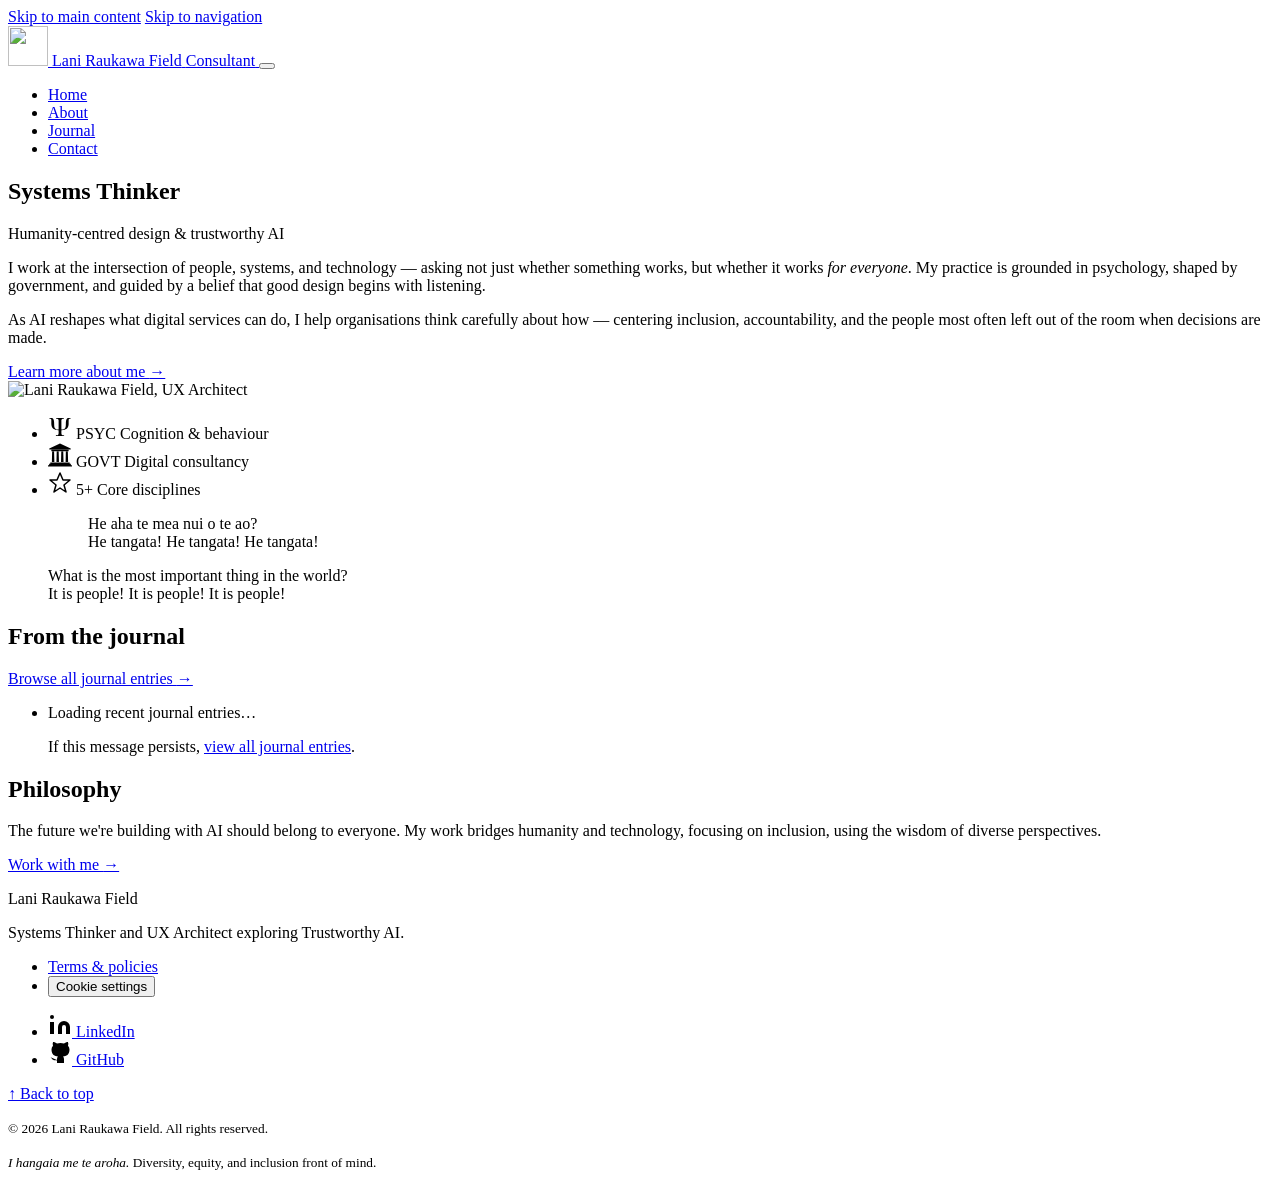
==== index.html @ 93c26df5 "Add files via upload HTML - Index (home) CSS - Base, Components, Layout JS - Cookie consent, Na" ====
<!DOCTYPE html>
<html lang="en-NZ">
<head>
  <meta charset="UTF-8" />
  <meta name="viewport" content="width=device-width, initial-scale=1.0" />
  <meta http-equiv="X-UA-Compatible" content="IE=edge" />

  <!-- ═══════════════════════════════════════════════
       PRIMARY META — SEO, AEO & GEO
  ════════════════════════════════════════════════ -->
  <title>Lani Raukawa Field — UX Architect & Trustworthy AI Consultant</title>
  <meta name="description"
        content="Lani Raukawa Field is a Wellington-based UX Architect and consultant specialising in human-centred design, trustworthy AI, accessibility, and government digital services." />
  <meta name="author" content="Lani Raukawa Field" />
  <meta name="robots" content="index, follow" />
  <link rel="canonical" href="https://lani.nz/" />

  <!-- Geo meta for local discovery -->
  <meta name="geo.region" content="NZ-WGN" />
  <meta name="geo.placename" content="Wellington, New Zealand" />

  <!-- ═══════════════════════════════════════════════
       OPEN GRAPH — social sharing
  ════════════════════════════════════════════════ -->
  <meta property="og:type"        content="website" />
  <meta property="og:url"         content="https://lani.nz/" />
  <meta property="og:title"       content="Lani Raukawa Field — UX Architect & Trustworthy AI Consultant" />
  <meta property="og:description" content="Human-centred design, trustworthy AI, and accessible government digital services. The future we're building should belong to everyone." />
  <meta property="og:image"       content="https://lani.nz/assets/images/og-image.png" />
  <meta property="og:locale"      content="en_NZ" />
  <meta property="og:site_name"   content="Lani Raukawa Field" />

  <!-- Twitter Card -->
  <meta name="twitter:card"        content="summary_large_image" />
  <meta name="twitter:title"       content="Lani Raukawa Field — UX Architect & Trustworthy AI Consultant" />
  <meta name="twitter:description" content="Human-centred design, trustworthy AI, and accessible government digital services." />
  <meta name="twitter:image"       content="https://lani.nz/assets/images/og-image.png" />

  <!-- ═══════════════════════════════════════════════
       STRUCTURED DATA — Person + WebSite schema
  ════════════════════════════════════════════════ -->
  <script type="application/ld+json">
  {
    "@context": "https://schema.org",
    "@graph": [
      {
        "@type": "Person",
        "@id": "https://lani.nz/#person",
        "name": "Lani Raukawa Field",
        "jobTitle": "UX Architect and Trustworthy AI Consultant",
        "description": "Systems thinker specialising in human-centred design, trustworthy AI, accessibility, and government digital services.",
        "url": "https://lani.nz",
        "sameAs": [
          "https://linkedin.com/in/lanifield",
          "https://github.com/lanifield"
        ],
        "address": {
          "@type": "PostalAddress",
          "addressLocality": "Wellington",
          "addressCountry": "NZ"
        }
      },
      {
        "@type": "WebSite",
        "@id": "https://lani.nz/#website",
        "url": "https://lani.nz",
        "name": "Lani Raukawa Field",
        "publisher": { "@id": "https://lani.nz/#person" }
      }
    ]
  }
  </script>

  <!-- ═══════════════════════════════════════════════
       PERFORMANCE — resource hints
       Self-hosted fonts: preload the above-the-fold
       weights to eliminate layout shift on first paint.
       Oxanium is used in the header (first visible text).
       Exo 2 regular is the body typeface throughout.
  ════════════════════════════════════════════════ -->

  <!-- Preload critical fonts — these are used above the fold -->
  <link rel="preload"
        href="assets/fonts/Oxanium-VariableFont_wght.woff2"
        as="font"
        type="font/woff2"
        crossorigin="anonymous" />
  <link rel="preload"
        href="assets/fonts/Exo2-VariableFont_wght.woff2"
        as="font"
        type="font/woff2"
        crossorigin="anonymous" />

  <!-- Site stylesheets: load order matters — base → components → layout -->
  <link rel="stylesheet" href="assets/css/base.css" />
  <link rel="stylesheet" href="assets/css/components.css" />
  <link rel="stylesheet" href="assets/css/layout.css" />

  <!-- Favicon set — ico for broad support, png fallbacks -->
  <link rel="icon"             href="assets/images/favicon.ico" sizes="any" />
  <link rel="icon"             href="assets/images/favicon-32x32.png" type="image/png" sizes="32x32" />
  <link rel="icon"             href="assets/images/favicon-16x16.png" type="image/png" sizes="16x16" />
  <link rel="apple-touch-icon" href="assets/images/apple-touch-icon.png" />

  <!-- Print stylesheet -->
  <link rel="stylesheet" href="assets/css/print.css" media="print" />
</head>

<body>

  <!-- ═══════════════════════════════════════════════
       SKIP NAVIGATION
       Must be the very first focusable element.
       Visible on focus only — keyboard users and
       screen reader users can jump past repeated nav.
  ════════════════════════════════════════════════ -->
  <a class="skip-link" href="#main-content">Skip to main content</a>
  <a class="skip-link" href="#site-nav">Skip to navigation</a>

  <!-- ═══════════════════════════════════════════════
       COOKIE CONSENT BANNER
       Shown on first visit. Controls MS Clarity load.
       Role="dialog" makes it a modal region for AT.
  ════════════════════════════════════════════════ -->
  <div id="cookie-banner"
       role="dialog"
       aria-modal="false"
       aria-labelledby="cookie-banner-heading"
       aria-describedby="cookie-banner-desc"
       hidden>
    <h2 id="cookie-banner-heading">Your privacy choices</h2>
    <p id="cookie-banner-desc">
      This site uses essential cookies to function. With your permission I also
      use Microsoft Clarity to understand how people use the site — no personal
      data is sold or shared. You can change your mind any time.
    </p>
    <div class="cookie-actions">
      <button type="button" id="cookie-accept-all"     class="btn btn--primary">Accept analytics</button>
      <button type="button" id="cookie-essential-only" class="btn btn--secondary">Essential only</button>
      <button type="button" id="cookie-decline-all"    class="btn btn--ghost">Decline all</button>
    </div>
    <p>
      <a href="terms.html#cookie-policy">Read the full cookie policy</a>
    </p>
  </div>

  <!-- ═══════════════════════════════════════════════
       SITE HEADER
       <header> with role="banner" is implicit but
       explicit role added for older AT compatibility.
       Sticky via CSS. Contains logo + nav.
  ════════════════════════════════════════════════ -->
  <header class="site-header" role="banner">
    <div class="container site-header__inner">

      <!-- Logo / site identity -->
      <a class="site-header__logo" href="/" aria-label="Lani Raukawa Field — home">
        <img src="assets/images/logo.svg"
             alt=""
             width="40"
             height="40"
             aria-hidden="true" />
        <span class="site-header__name">
          <span class="site-header__fullname">Lani Raukawa Field</span>
          <span class="site-header__title">Consultant</span>
        </span>
      </a>

      <!-- Hamburger toggle — visible on mobile only -->
      <button class="nav-toggle"
              type="button"
              aria-controls="site-nav"
              aria-expanded="false"
              aria-label="Open navigation menu">
        <!-- Three decorative lines; hidden from AT since label carries meaning -->
        <span aria-hidden="true"></span>
        <span aria-hidden="true"></span>
        <span aria-hidden="true"></span>
      </button>

      <!-- Primary navigation
           id="site-nav" matches skip-link target and aria-controls above -->
      <nav id="site-nav"
           class="site-nav"
           aria-label="Primary navigation">
        <ul class="site-nav__list" role="list">
          <li><a href="/"          class="site-nav__link site-nav__link--active" aria-current="page">Home</a></li>
          <li><a href="about.html" class="site-nav__link">About</a></li>
          <li><a href="journal.html" class="site-nav__link">Journal</a></li>
          <li><a href="contact.html" class="site-nav__link">Contact</a></li>
        </ul>
      </nav>

    </div><!-- /.container -->
  </header><!-- /site-header -->


  <!-- ═══════════════════════════════════════════════
       MAIN CONTENT
       id="main-content" is the skip-link target.
       <main> landmark is implicit but explicit for AT.
  ════════════════════════════════════════════════ -->
  <main id="main-content" role="main">


    <!-- ───────────────────────────────────────────
         SECTION 1 · HERO
         Introduces Lani as a systems thinker.
         Two-column layout: text left, image right.
         Holographic tablet visual treatment via CSS.
    ──────────────────────────────────────────── -->
    <section class="section hero"
             aria-labelledby="hero-heading">

      <div class="container hero__inner">

        <!-- Left column: text content -->
        <div class="hero__content">

          <h1 id="hero-heading" class="hero__heading">
            Systems Thinker
          </h1>

          <p class="hero__subheading">
            Humanity-centred design &amp; trustworthy AI
          </p>

          <!-- Two paragraphs of introduction copy.
               Written to reflect Lani's warm, knowledgeable voice.
               Placeholder — Lani may wish to refine this. -->
          <p class="hero__body">
            I work at the intersection of people, systems, and technology —
            asking not just whether something works, but whether it works
            <em>for everyone</em>. My practice is grounded in psychology,
            shaped by government, and guided by a belief that good design
            begins with listening.
          </p>

          <p class="hero__body">
            As AI reshapes what digital services can do, I help organisations
            think carefully about how — centering inclusion, accountability,
            and the people most often left out of the room when decisions
            are made.
          </p>

          <a href="about.html"
             class="btn btn--primary">
            Learn more about me
            <span aria-hidden="true">→</span>
          </a>

        </div><!-- /.hero__content -->

        <!-- Right column: avatar + skills highlight -->
        <div class="hero__aside">

          <!-- Avatar image
               Decorative frame applied via CSS.
               Alt text describes who this is, not the style treatment. -->
          <div class="hero__avatar-frame" aria-hidden="false">
            <img class="hero__avatar"
                 src="assets/images/avatar.png"
                 alt="Lani Raukawa Field, UX Architect"
                 width="320"
                 height="320"
                 loading="eager" />
          </div>

          <!-- Skills highlight grid
               3 columns × 1 row.
               Role="list" on ul restores list semantics removed by
               CSS list-style:none in some browsers/AT combinations. -->
          <ul class="skills-highlight" role="list" aria-label="Areas of expertise">

            <li class="skills-highlight__item">
              <!-- Icon is decorative; label carries all meaning -->
              <span class="skills-highlight__icon" aria-hidden="true">
                <!-- Psi symbol — psychology / cognition -->
                <svg width="24" height="24" viewBox="0 0 100 100" focusable="false"
                     xmlns="http://www.w3.org/2000/svg">
                  <path fill="currentColor" fill-rule="evenodd"
                    d="m 67.304417,87.23545 0,-2.116402 c 0,0 -6.613757,0.132275 -8.465609,-1.322751
                       -1.851852,-1.455027 -3.042328,-3.968254 -3.042328,-7.804233 0,-3.835979
                       0,-12.037037 0,-12.037037 0,0 17.592593,-1.851853 23.148149,-7.407408
                       5.555555,-5.555556 7.142856,-14.550264 7.142856,-20.10582 0,-2.777778
                       0.02911,-10.243841 0.02911,-14.146836 0,-2.38388 0.421245,-6.628384
                       3.656598,-6.628384 1.608726,0 4.118524,0.008 4.118524,0.008 l 0,-2.777777
                       c 0,0 -3.439153,-0.132276 -5.555555,-0.132276 -2.116402,0
                       -7.208995,0.330688 -9.78836,2.910053 -2.579365,2.579366
                       -4.232804,9.656085 -4.232804,21.825397 0,12.169313 -1.058201,15.476191
                       -4.100529,18.518519 -4.563971,4.563971 -14.41799,4.89418 -14.41799,4.89418
                       0,0 0,-30.687831 0,-34.920635 0,-4.232804 -0.132275,-6.481482
                       1.851852,-8.465609 1.984127,-1.984127 8.597884,-1.719576 8.597884,-1.719576
                       l 0,-3.042328 -32.492432,0 0,3.042328 c 0,0 6.613757,-0.264551
                       8.597884,1.719576 1.984127,1.984127 1.851852,4.232805 1.851852,8.465609
                       0,4.232804 0,34.920635 0,34.920635 0,0 -9.854019,-0.330209
                       -14.41799,-4.89418 C 26.743202,52.976191 25.685001,49.669313
                       25.685001,37.5 c 0,-12.169312 -1.653439,-19.246031
                       -4.232804,-21.825397 -2.579365,-2.579365 -7.671958,-2.910053
                       -9.78836,-2.910053 -2.1164019,0 -5.5555551,0.132276
                       -5.5555551,0.132276 l 0,2.777777 c 0,0 2.5097979,-0.008
                       4.1185241,-0.008 3.235353,0 3.656598,4.244504 3.656598,6.628384
                       0,3.902995 0.02911,11.369058 0.02911,14.146836 0,5.555556
                       1.587301,14.550264 7.142856,20.10582 5.555556,5.555555
                       23.148149,7.407408 23.148149,7.407408 0,0 0,8.201058
                       0,12.037037 0,3.835979 -1.190476,6.349206 -3.042328,7.804233
                       -1.851852,1.455026 -8.465609,1.322751 -8.465609,1.322751
                       l 0,2.116402" />
                </svg>
              </span>
              <span class="skills-highlight__abbr">PSYC</span>
              <span class="skills-highlight__label">Cognition &amp; behaviour</span>
            </li>

            <li class="skills-highlight__item">
              <span class="skills-highlight__icon" aria-hidden="true">
                <!-- Civic building — government / public sector -->
                <svg width="24" height="24" viewBox="0 0 390 373" focusable="false"
                     xmlns="http://www.w3.org/2000/svg">
                  <path fill="currentColor" stroke-width="0"
                    d="m67.164558,130.0056l31.776917,0l4.885239,171.014328l-40.937836,0.00116l4.275681,-171.016083l0,0.000595zm-29.948761,177.162003l315.327385,0l0,22.00351l18.893341,0l-0.001129,22.00354l18.322998,0l0,22.001221l-389.758392,-0.00174l0,-21.999481l18.323006,0l0,-22.00354l18.892212,0l0,-22.00351l0.00058,0zm331.772636,-224.911293l-174.112427,-82.25631l-174.115273,82.25631l0.001144,13.447571l348.225975,0.001144l0,-13.448715l0.00058,0zm-314.660698,19.600403l281.104668,0l0,21.999496l-281.104668,0l0,-21.999496zm235.877312,28.148888l31.776886,0l4.886414,171.016068l-40.937256,-0.00174l4.273956,-171.014328zm-74.346817,0l31.776901,0.001144l4.886383,171.013184l-40.938995,0.00116l4.275711,-171.016083l0,0.000595zm-74.346848,0l31.775757,-0.001755l4.888748,171.016083l-40.94017,0l4.275665,-171.014328z" />
                </svg>
              </span>
              <span class="skills-highlight__abbr">GOVT</span>
              <span class="skills-highlight__label">Digital consultancy</span>
            </li>

            <li class="skills-highlight__item">
              <span class="skills-highlight__icon" aria-hidden="true">
                <svg width="24" height="24" viewBox="0 0 24 24" focusable="false"
                     xmlns="http://www.w3.org/2000/svg">
                  <!-- Star / disciplines icon path placeholder -->
                  <polygon points="12,2 15,9 22,9 16,14 18,21 12,17 6,21 8,14 2,9 9,9"
                           stroke="currentColor" stroke-width="1.5" fill="none" stroke-linejoin="round"/>
                </svg>
              </span>
              <span class="skills-highlight__abbr">5+</span>
              <span class="skills-highlight__label">Core disciplines</span>
            </li>

          </ul><!-- /.skills-highlight -->

        </div><!-- /.hero__aside -->

      </div><!-- /.container -->

    </section><!-- /hero -->


    <!-- ───────────────────────────────────────────
         SECTION 2 · WHAKATAUKI
         Block quotation with Māori text and
         English translation. Lang attributes ensure
         correct pronunciation for screen readers
         and text-to-speech engines.
    ──────────────────────────────────────────── -->
    <section class="section whakatauaki"
             aria-label="Whakatauki — guiding proverb">

      <div class="container">

        <figure class="whakatauaki__figure">
          <blockquote class="whakatauaki__quote" lang="mi">
            <p>He aha te mea nui o te ao?<br />
               He tangata! He tangata! He tangata!</p>
          </blockquote>
          <figcaption class="whakatauaki__translation" lang="en">
            <p>What is the most important thing in the world?<br />
               It is people! It is people! It is people!</p>
          </figcaption>
        </figure>

      </div><!-- /.container -->

    </section><!-- /whakatauaki -->


    <!-- ───────────────────────────────────────────
         SECTION 3 · JOURNAL PREVIEW
         Three most recent journal cards.
         Cards are populated from journal.json via
         journal.js — falls back gracefully if JS
         is unavailable (empty state message shown).
         aria-live="polite" announces updates to AT
         when new cards load.
    ──────────────────────────────────────────── -->
    <section class="section journal-preview"
             aria-labelledby="journal-preview-heading">

      <div class="container">

        <!-- Section header: title left, CTA right -->
        <div class="journal-preview__header">
          <h2 id="journal-preview-heading" class="journal-preview__title">
            From the journal
          </h2>
          <a href="journal.html"
             class="btn btn--secondary">
            Browse all journal entries
            <span aria-hidden="true">→</span>
          </a>
        </div>

        <!-- Card grid
             aria-live so screen readers announce
             when JS populates the cards. -->
        <ul class="card-grid"
            id="journal-preview-grid"
            role="list"
            aria-live="polite"
            aria-label="Recent journal entries">

          <!-- No-JS / loading fallback — hidden once JS populates -->
          <li class="card-grid__fallback" id="journal-preview-fallback">
            <p>Loading recent journal entries…</p>
            <p>If this message persists,
               <a href="journal.html">view all journal entries</a>.</p>
          </li>

        </ul><!-- /.card-grid -->

      </div><!-- /.container -->

    </section><!-- /journal-preview -->


    <!-- ───────────────────────────────────────────
         SECTION 4 · PHILOSOPHY / SERVICE POSITION
         Introduces Lani's guiding philosophy.
         Leads visitors toward the contact page.
    ──────────────────────────────────────────── -->
    <section class="section philosophy"
             aria-labelledby="philosophy-heading">

      <div class="container philosophy__inner">

        <h2 id="philosophy-heading" class="philosophy__title">
          Philosophy
        </h2>

        <p class="philosophy__body">
          The future we're building with AI should belong to everyone.
          My work bridges humanity and technology, focusing on inclusion,
          using the wisdom of diverse perspectives.
        </p>

        <a href="contact.html"
           class="btn btn--primary">
          Work with me
          <span aria-hidden="true">→</span>
        </a>

      </div><!-- /.container -->

    </section><!-- /philosophy -->


  </main><!-- /main-content -->


  <!-- ═══════════════════════════════════════════════
       SITE FOOTER
       <footer> with role="contentinfo" is implicit
       but explicit for older AT.
  ════════════════════════════════════════════════ -->
  <footer class="site-footer" role="contentinfo">
    <div class="container site-footer__inner">

      <!-- Footer identity -->
      <div class="site-footer__brand">
        <p class="site-footer__name">Lani Raukawa Field</p>
        <p class="site-footer__statement">
          Systems Thinker and UX Architect exploring Trustworthy AI.
        </p>
      </div>

      <!-- Footer navigation -->
      <nav class="site-footer__nav"
           aria-label="Footer navigation">
        <ul role="list">
          <li><a href="terms.html">Terms &amp; policies</a></li>
          <li><button type="button" id="cookie-settings-toggle">Cookie settings</button></li>
        </ul>
      </nav>

      <!-- Social links -->
      <nav class="site-footer__social"
           aria-label="Social media links">
        <ul role="list">

          <li>
            <a href="https://linkedin.com/in/lanifield"
               target="_blank"
               rel="noopener noreferrer"
               aria-label="LinkedIn profile (opens in new tab)">
              <svg class="social-icon" width="24" height="24" viewBox="0 0 24 24"
                   focusable="false" aria-hidden="true"
                   xmlns="http://www.w3.org/2000/svg">
                <path d="M16 8a6 6 0 0 1 6 6v7h-4v-7a2 2 0 0 0-2-2 2 2 0 0 0-2 2v7h-4v-7a6 6 0 0 1 6-6z"/>
                <rect x="2" y="9" width="4" height="12"/>
                <circle cx="4" cy="4" r="2"/>
              </svg>
              <span class="sr-only">LinkedIn</span>
            </a>
          </li>

          <li>
            <a href="https://github.com/lanifield"
               target="_blank"
               rel="noopener noreferrer"
               aria-label="GitHub profile (opens in new tab)">
              <svg class="social-icon" width="24" height="24" viewBox="0 0 24 24"
                   focusable="false" aria-hidden="true"
                   xmlns="http://www.w3.org/2000/svg">
                <path d="M9 19c-5 1.5-5-2.5-7-3m14 6v-3.87a3.37 3.37 0 0 0-.94-2.61c3.14-.35 6.44-1.54 6.44-7A5.44 5.44 0 0 0 20 4.77 5.07 5.07 0 0 0 19.91 1S18.73.65 16 2.48a13.38 13.38 0 0 0-7 0C6.27.65 5.09 1 5.09 1A5.07 5.07 0 0 0 5 4.77a5.44 5.44 0 0 0-1.5 3.78c0 5.42 3.3 6.61 6.44 7A3.37 3.37 0 0 0 9 18.13V22"/>
              </svg>
              <span class="sr-only">GitHub</span>
            </a>
          </li>

        </ul>
      </nav>

      <!-- Back to top -->
      <a href="#main-content"
         class="site-footer__back-top"
         aria-label="Back to top of page">
        <span aria-hidden="true">↑</span>
        Back to top
      </a>

      <!-- Copyright and te reo acknowledgement -->
      <div class="site-footer__legal">
        <p>
          <small>
            &copy; <span id="copyright-year"></span> Lani Raukawa Field.
            All rights reserved.
          </small>
        </p>
        <p class="site-footer__whakatauaki" lang="mi">
          <small>
            <em>I hangaia me te aroha.</em>
            <span lang="en">Diversity, equity, and inclusion front of mind.</span>
          </small>
        </p>
      </div>

    </div><!-- /.container -->
  </footer><!-- /site-footer -->


  <!-- ═══════════════════════════════════════════════
       SCRIPTS
       Loaded async at end of body.
       Order: cookie consent → journal loader → nav.
       MS Clarity injected by cookie-consent.js only
       when analytics consent is granted.
  ════════════════════════════════════════════════ -->

  <!-- Dynamic copyright year — no framework needed -->
  <script>
    document.getElementById('copyright-year').textContent = new Date().getFullYear();
  </script>

  <!-- Cookie consent manager
       Handles banner display, localStorage preference,
       and conditional Clarity injection. -->
  <script src="assets/js/cookie-consent.js" defer></script>

  <!-- Navigation: hamburger toggle + active state -->
  <script src="assets/js/nav.js" defer></script>

  <!-- Journal preview loader
       Fetches journal.json and renders latest 3 cards. -->
  <script src="assets/js/journal-preview.js" defer></script>

</body>
</html>
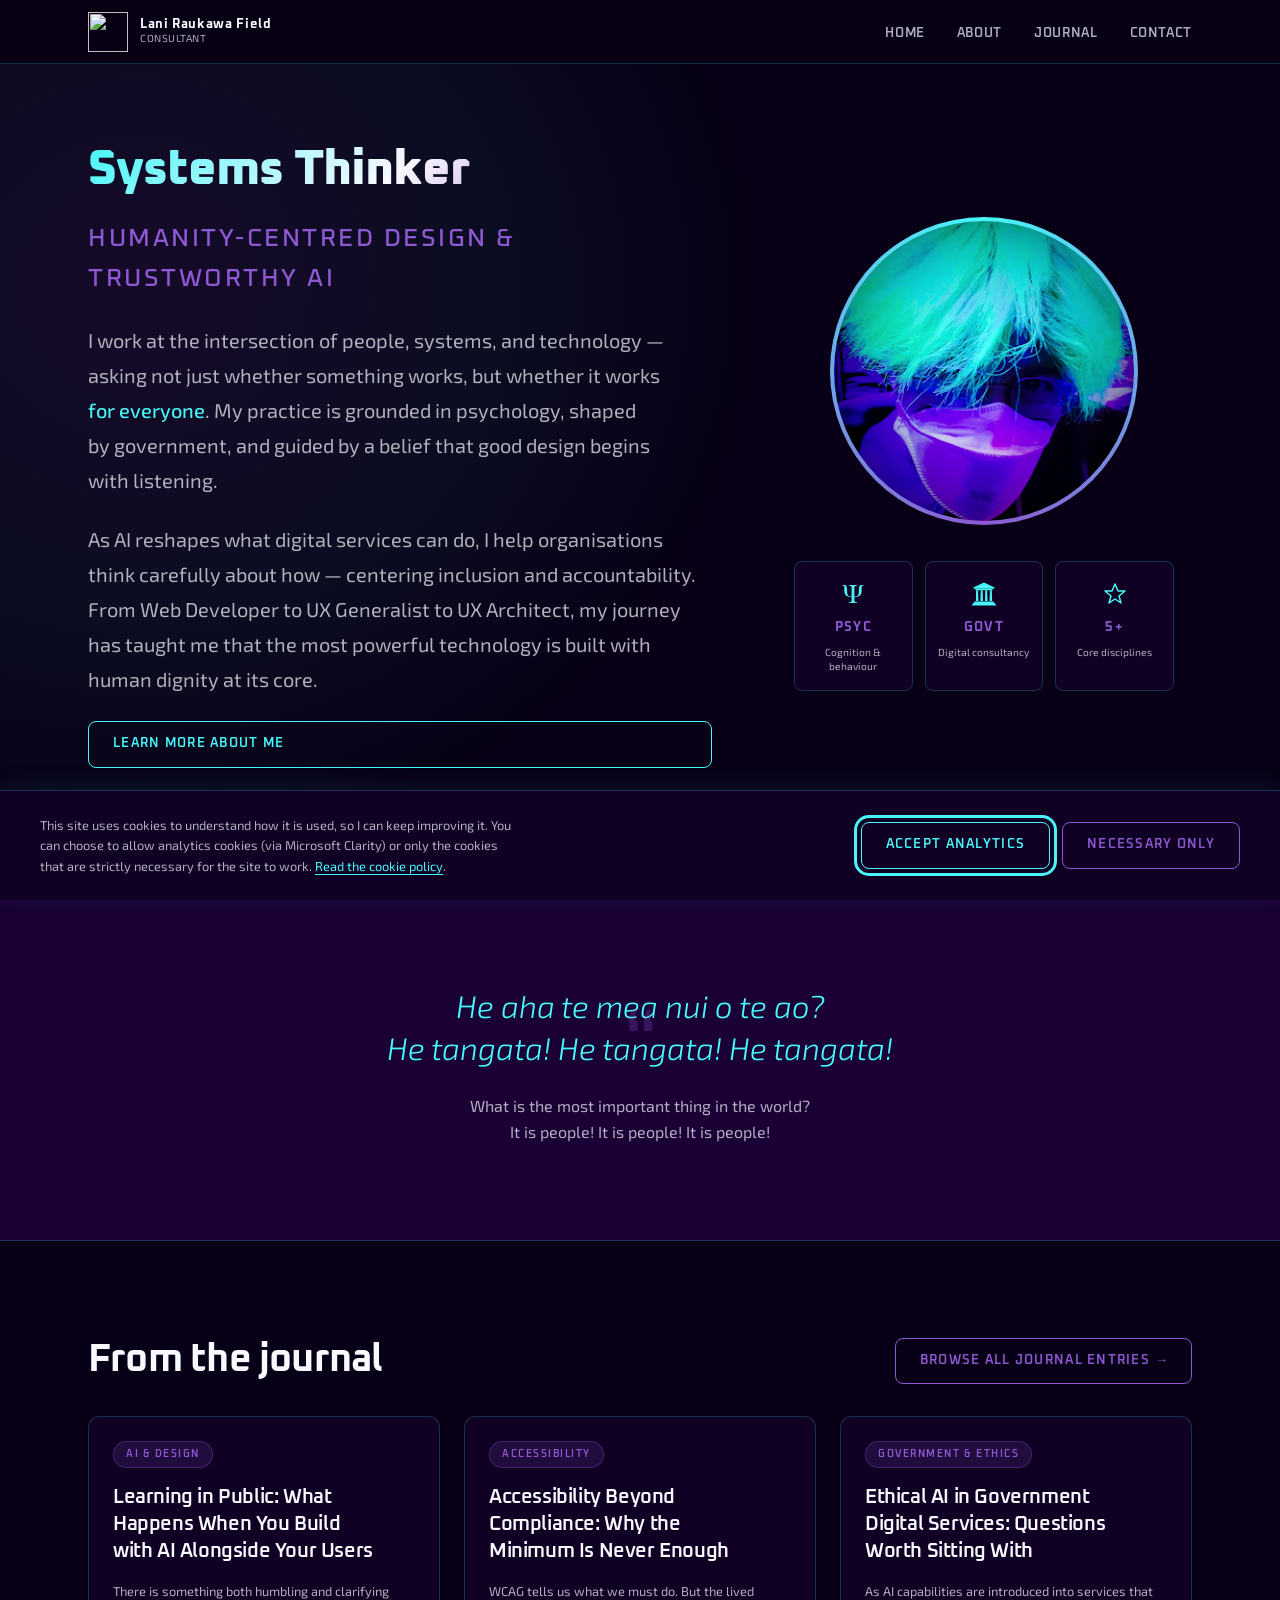
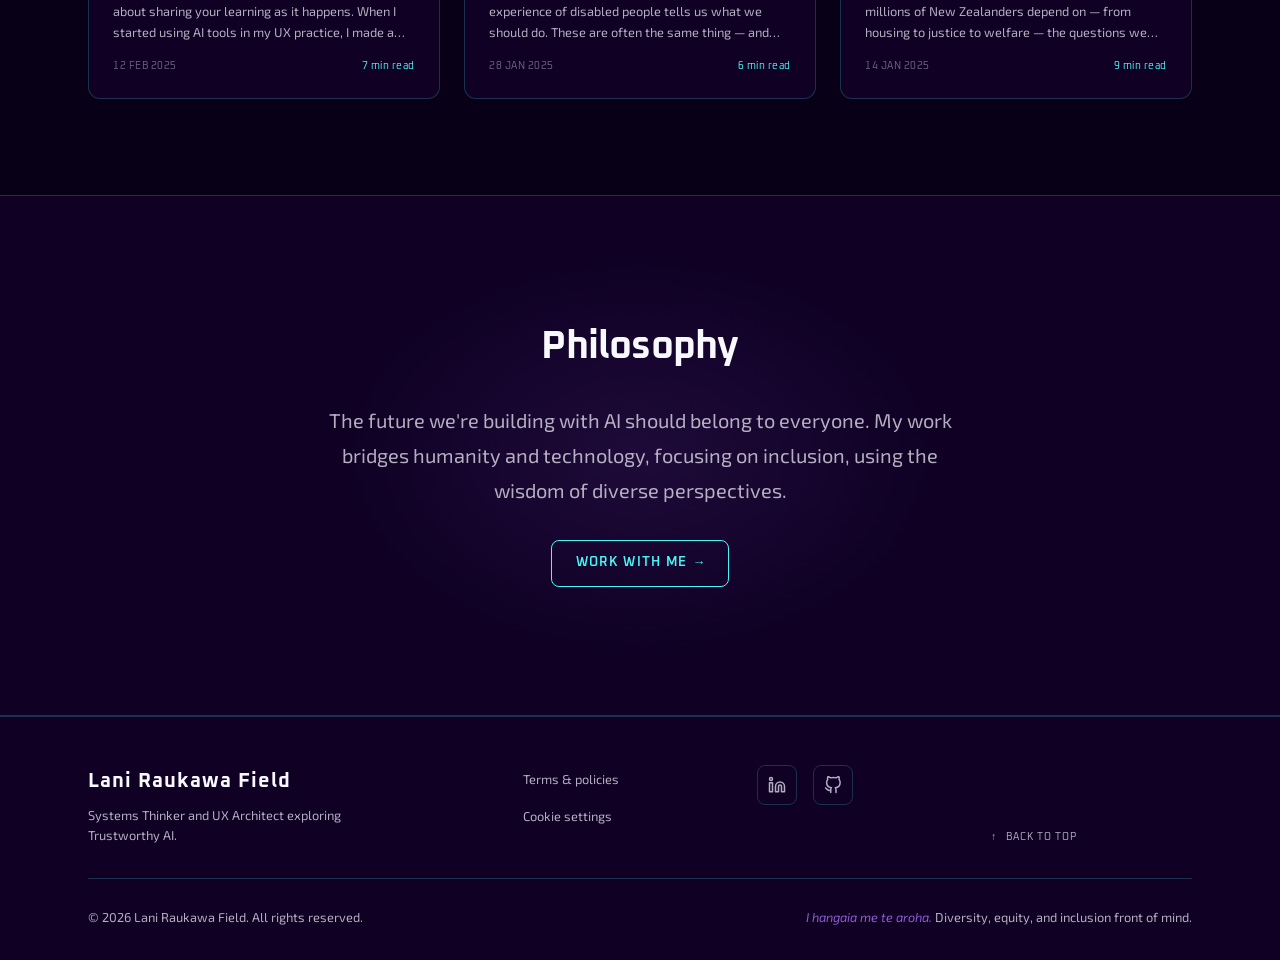
==== commit 8c6ab83f: "Refactor cookie banner and hero section content Updated aria-describedby attribute and improved text" ====
--- a/index.html
+++ b/index.html
@@ -126,10 +126,10 @@
        role="dialog"
        aria-modal="false"
        aria-labelledby="cookie-banner-heading"
-       aria-describedby="cookie-banner-desc"
+       aria-describedby="cookie-banner-description"
        hidden>
     <h2 id="cookie-banner-heading">Your privacy choices</h2>
-    <p id="cookie-banner-desc">
+    <p id="cookie-banner-description">
       This site uses essential cookies to function. With your permission I also
       use Microsoft Clarity to understand how people use the site — no personal
       data is sold or shared. You can change your mind any time.
@@ -184,7 +184,7 @@
            class="site-nav"
            aria-label="Primary navigation">
         <ul class="site-nav__list" role="list">
-          <li><a href="/"          class="site-nav__link site-nav__link--active" aria-current="page">Home</a></li>
+          <li><a href="/" class="site-nav__link site-nav__link--active" aria-current="page">Home</a></li>
           <li><a href="about.html" class="site-nav__link">About</a></li>
           <li><a href="journal.html" class="site-nav__link">Journal</a></li>
           <li><a href="contact.html" class="site-nav__link">Contact</a></li>
@@ -205,7 +205,7 @@
 
     <!-- ───────────────────────────────────────────
          SECTION 1 · HERO
-         Introduces Lani as a systems thinker.
+         Introduces me as a systems thinker.
          Two-column layout: text left, image right.
          Holographic tablet visual treatment via CSS.
     ──────────────────────────────────────────── -->
@@ -238,15 +238,15 @@
 
           <p class="hero__body">
             As AI reshapes what digital services can do, I help organisations
-            think carefully about how — centering inclusion, accountability,
-            and the people most often left out of the room when decisions
-            are made.
+            think carefully about how — centering inclusion and accountability.
+            From Web Developer to UX Generalist to UX Architect, my journey has
+            taught me that the most powerful technology is built with human 
+            dignity at its core.
           </p>
 
           <a href="about.html"
              class="btn btn--primary">
             Learn more about me
-            <span aria-hidden="true">→</span>
           </a>
 
         </div><!-- /.hero__content -->
@@ -260,7 +260,7 @@
           <div class="hero__avatar-frame" aria-hidden="false">
             <img class="hero__avatar"
                  src="assets/images/avatar.png"
-                 alt="Lani Raukawa Field, UX Architect"
+                 alt="Lani Raukawa Field, UX/AI Consultant"
                  width="320"
                  height="320"
                  loading="eager" />
--- a/assets/css/base.css
+++ b/assets/css/base.css
@@ -0,0 +1,515 @@
+/* ================================================================
+   BASE.CSS — Lani Raukawa Field · lanifield.nz
+   Design tokens · Reset · Typography · Accessibility utilities
+   ================================================================
+   Table of contents:
+     1. Design tokens (custom properties)
+     2. @font-face declarations
+     3. Reset & box model
+     4. Base typography
+     5. Focus styles
+     6. Accessibility utilities
+     7. Reduced-motion preferences
+   ================================================================ */
+
+
+/* ----------------------------------------------------------------
+   1. DESIGN TOKENS
+   All visual decisions in one place.
+   Changing a token here propagates everywhere.
+   ---------------------------------------------------------------- */
+
+:root {
+
+  /* Colour palette */
+  --color-void:      #080016;   /* Shadow Void — body background          */
+  --color-void-80:   #0f0024;   /* Slightly lighter — card/panel bg       */
+  --color-void-60:   #1a0035;   /* Section alternates                     */
+  --color-smoke:     #f8f8ff;   /* Smokey White — body text               */
+  --color-smoke-70:  rgba(248, 248, 255, 0.70); /* Muted body text        */
+  --color-smoke-40:  rgba(248, 248, 255, 0.40); /* Placeholder / disabled */
+  --color-cyan:      #48f6f8;   /* Electric Cyan — primary accent          */
+  --color-cyan-dim:  rgba(72, 246, 248, 0.15);  /* Glow / hover fill      */
+  --color-lavender:  #8d59d2;   /* Digital Lavender — secondary accent    */
+  --color-lavender-dim: rgba(141, 89, 210, 0.15);
+  --color-green:     #4efd54;   /* Neon Green — tertiary / success        */
+  --color-green-dim: rgba(78, 253, 84, 0.12);
+
+  /* Semantic colour aliases */
+  --color-bg:            var(--color-void);
+  --color-bg-raised:     var(--color-void-80);
+  --color-bg-elevated:   var(--color-void-60);
+  --color-text:          var(--color-smoke);
+  --color-text-muted:    var(--color-smoke-70);
+  --color-text-subtle:   var(--color-smoke-40);
+  --color-primary:       var(--color-cyan);
+  --color-secondary:     var(--color-lavender);
+  --color-accent:        var(--color-green);
+  --color-border:        rgba(72, 246, 248, 0.20);
+  --color-border-strong: rgba(72, 246, 248, 0.45);
+
+  /* Focus ring — WCAG 2.2 §2.4.11 requires 2px + 3:1 ratio */
+  --color-focus:         var(--color-cyan);
+  --focus-ring:          0 0 0 3px var(--color-focus);
+
+  /* Typography */
+  --font-display: 'Oxanium', 'Courier New', monospace;
+  --font-body:    'Exo 2', 'Segoe UI', system-ui, sans-serif;
+
+  /* Type scale — Major Third (×1.250) from 1rem base
+     Calculated: base × ratio^n
+     xs   0.64rem   ×0.512
+     sm   0.80rem   ×0.640
+     md   1.00rem   base
+     lg   1.25rem   ×1.250
+     xl   1.563rem  ×1.563
+     2xl  1.953rem  ×1.953
+     3xl  2.441rem  ×2.441
+     4xl  3.052rem  ×3.052
+  */
+  --text-xs:  0.64rem;
+  --text-sm:  0.80rem;
+  --text-md:  1.00rem;
+  --text-lg:  1.25rem;
+  --text-xl:  1.563rem;
+  --text-2xl: 1.953rem;
+  --text-3xl: 2.441rem;
+  --text-4xl: 3.052rem;
+
+  /* Font weights (variable font range 200–800 for both families) */
+  --weight-light:    300;
+  --weight-regular:  400;
+  --weight-medium:   500;
+  --weight-semibold: 600;
+  --weight-bold:     700;
+  --weight-extrabold: 800;
+
+  /* Line heights */
+  --leading-tight:  1.2;
+  --leading-snug:   1.35;
+  --leading-base:   1.6;
+  --leading-loose:  1.75;
+
+  /* Letter spacing */
+  --tracking-tight:  -0.02em;
+  --tracking-normal:  0em;
+  --tracking-wide:    0.05em;
+  --tracking-wider:   0.10em;
+  --tracking-widest:  0.15em;
+
+  /* Spacing — 8pt grid
+     4 / 8 / 12 / 16 / 24 / 32 / 48 / 64 / 96 / 128px */
+  --space-1:  0.25rem;   /*  4px */
+  --space-2:  0.50rem;   /*  8px */
+  --space-3:  0.75rem;   /* 12px */
+  --space-4:  1.00rem;   /* 16px */
+  --space-6:  1.50rem;   /* 24px */
+  --space-8:  2.00rem;   /* 32px */
+  --space-12: 3.00rem;   /* 48px */
+  --space-16: 4.00rem;   /* 64px */
+  --space-24: 6.00rem;   /* 96px */
+  --space-32: 8.00rem;   /* 128px */
+
+  /* Border radius */
+  --radius-sm:   4px;
+  --radius-md:   8px;
+  --radius-lg:  12px;
+  --radius-xl:  16px;
+  --radius-full: 9999px;
+
+  /* Borders */
+  --border-thin:   1px solid var(--color-border);
+  --border-medium: 1px solid var(--color-border-strong);
+
+  /* Shadows — coloured for dark-mode depth */
+  --shadow-sm:  0 1px 4px rgba(72, 246, 248, 0.08);
+  --shadow-md:  0 4px 16px rgba(72, 246, 248, 0.12),
+                0 1px 4px  rgba(0, 0, 0, 0.40);
+  --shadow-lg:  0 8px 32px rgba(72, 246, 248, 0.15),
+                0 2px 8px  rgba(0, 0, 0, 0.50);
+  --shadow-glow-cyan:     0 0 24px rgba(72, 246, 248, 0.35);
+  --shadow-glow-lavender: 0 0 24px rgba(141, 89, 210, 0.40);
+
+  /* Layout */
+  --container-max:    1200px;
+  --container-narrow:  720px;
+  --container-wide:   1400px;
+  --header-height:      64px;
+
+  /* Transitions */
+  --transition-fast:   150ms ease-out;
+  --transition-base:   250ms ease-out;
+  --transition-slow:   400ms ease-out;
+  --transition-spring: 350ms cubic-bezier(0.34, 1.56, 0.64, 1);
+
+  /* Z-index scale */
+  --z-below:   -1;
+  --z-base:     0;
+  --z-raised:  10;
+  --z-nav:     100;
+  --z-overlay: 200;
+  --z-modal:   300;
+  --z-toast:   400;
+}
+
+
+/* ----------------------------------------------------------------
+   2. @FONT-FACE DECLARATIONS
+   Variable fonts — one request per family.
+   font-display: swap prevents invisible text during load.
+   @supports ensures variable axes work where supported.
+   ---------------------------------------------------------------- */
+
+/* Oxanium — display / headings (weight range 200–800) */
+@font-face {
+  font-family: 'Oxanium';
+  src: url('../fonts/Oxanium-VariableFont_wght.woff2') format('woff2 supports variations'),
+       url('../fonts/Oxanium-VariableFont_wght.woff2') format('woff2-variations');
+  font-weight: 200 800;
+  font-style: normal;
+  font-display: swap;
+}
+
+/* Exo 2 — body / UI (weight range 100–900) */
+@font-face {
+  font-family: 'Exo 2';
+  src: url('../fonts/Exo2-VariableFont_wght.woff2') format('woff2 supports variations'),
+       url('../fonts/Exo2-VariableFont_wght.woff2') format('woff2-variations');
+  font-weight: 100 900;
+  font-style: normal;
+  font-display: swap;
+}
+
+/* Exo 2 Italic — used for whakatauki quote */
+@font-face {
+  font-family: 'Exo 2';
+  src: url('../fonts/Exo2-Italic-VariableFont_wght.woff2') format('woff2 supports variations'),
+       url('../fonts/Exo2-Italic-VariableFont_wght.woff2') format('woff2-variations');
+  font-weight: 100 900;
+  font-style: italic;
+  font-display: swap;
+}
+
+
+/* ----------------------------------------------------------------
+   3. RESET & BOX MODEL
+   Minimal opinionated reset — not a full normalise.
+   ---------------------------------------------------------------- */
+
+*,
+*::before,
+*::after {
+  box-sizing: border-box;
+  margin: 0;
+  padding: 0;
+}
+
+html {
+  /* Prevent font size inflation on mobile */
+  -webkit-text-size-adjust: 100%;
+  text-size-adjust: 100%;
+
+  /* Smooth scroll — overridden to instant for reduced-motion */
+  scroll-behavior: smooth;
+
+  /* Set root font — 16px = 1rem */
+  font-size: 100%;
+
+  /* Improve text rendering */
+  -webkit-font-smoothing: antialiased;
+  -moz-osx-font-smoothing: grayscale;
+}
+
+body {
+  background-color: var(--color-bg);
+  color: var(--color-text);
+  font-family: var(--font-body);
+  font-size: var(--text-md);
+  font-weight: var(--weight-regular);
+  line-height: var(--leading-base);
+  min-height: 100dvh;
+  overflow-x: hidden;
+}
+
+/* Remove default list styles — re-added where semantic context needs them */
+ul,
+ol {
+  list-style: none;
+}
+
+/* Improve media defaults */
+img,
+video,
+svg {
+  display: block;
+  max-width: 100%;
+}
+
+/* Inherit fonts for form elements */
+button,
+input,
+select,
+textarea {
+  font: inherit;
+}
+
+/* Remove button browser defaults */
+button {
+  background: none;
+  border: none;
+  cursor: pointer;
+}
+
+/* Improve link defaults */
+a {
+  color: inherit;
+  text-decoration: none;
+}
+
+/* Horizontal rule */
+hr {
+  border: none;
+  border-top: var(--border-thin);
+  margin-block: var(--space-8);
+}
+
+/* Prevent orphans on short text elements */
+p,
+li,
+figcaption {
+  text-wrap: pretty;
+}
+
+h1, h2, h3, h4, h5, h6 {
+  text-wrap: balance;
+}
+
+/* SVG colour inheritance */
+svg {
+  fill: currentColor;
+  overflow: visible;
+}
+
+
+/* ----------------------------------------------------------------
+   4. BASE TYPOGRAPHY
+   ---------------------------------------------------------------- */
+
+/* Headings — display font, tight tracking */
+h1, h2, h3 {
+  font-family: var(--font-display);
+  font-weight: var(--weight-bold);
+  letter-spacing: var(--tracking-tight);
+  line-height: var(--leading-tight);
+  color: var(--color-text);
+}
+
+h4, h5, h6 {
+  font-family: var(--font-body);
+  font-weight: var(--weight-semibold);
+  line-height: var(--leading-snug);
+  color: var(--color-text);
+}
+
+h1 { font-size: clamp(var(--text-2xl), 5vw, var(--text-4xl)); }
+h2 { font-size: clamp(var(--text-xl),  4vw, var(--text-3xl)); }
+h3 { font-size: clamp(var(--text-lg),  3vw, var(--text-2xl)); }
+h4 { font-size: var(--text-xl); }
+h5 { font-size: var(--text-lg); }
+h6 { font-size: var(--text-md); }
+
+/* Body text */
+p {
+  max-width: 68ch;  /* Optimal reading measure */
+  color: var(--color-text-muted);
+}
+
+/* Links inline in body text */
+p a,
+li a,
+figcaption a {
+  color: var(--color-primary);
+  text-decoration: underline;
+  text-decoration-thickness: 1px;
+  text-underline-offset: 3px;
+  transition: color var(--transition-fast),
+              text-decoration-color var(--transition-fast);
+}
+
+p a:hover,
+li a:hover,
+figcaption a:hover {
+  color: var(--color-smoke);
+  text-decoration-color: var(--color-cyan);
+}
+
+/* Emphasis */
+em {
+  font-style: italic;
+  color: var(--color-primary);
+}
+
+strong {
+  font-weight: var(--weight-bold);
+  color: var(--color-text);
+}
+
+/* Small text */
+small {
+  font-size: var(--text-sm);
+  color: var(--color-text-muted);
+}
+
+/* Block quotation */
+blockquote {
+  border-left: 3px solid var(--color-lavender);
+  padding-left: var(--space-6);
+  font-style: italic;
+  color: var(--color-text-muted);
+}
+
+/* Code — used in journal entries */
+code {
+  font-family: 'Courier New', Courier, monospace;
+  font-size: 0.875em;
+  background-color: var(--color-bg-raised);
+  color: var(--color-cyan);
+  padding: 0.1em 0.35em;
+  border-radius: var(--radius-sm);
+  border: 1px solid var(--color-border);
+}
+
+pre {
+  background-color: var(--color-bg-raised);
+  border: var(--border-thin);
+  border-radius: var(--radius-md);
+  padding: var(--space-6);
+  overflow-x: auto;
+}
+
+pre code {
+  background: none;
+  border: none;
+  padding: 0;
+  font-size: var(--text-sm);
+}
+
+
+/* ----------------------------------------------------------------
+   5. FOCUS STYLES
+   WCAG 2.2 §2.4.11 — Focus Appearance.
+   Visible focus ring on ALL interactive elements,
+   not just keyboard navigation.
+   ---------------------------------------------------------------- */
+
+/* Remove default browser outlines — we provide our own */
+:focus {
+  outline: none;
+}
+
+/* Apply focus ring to all interactive elements */
+:focus-visible {
+  outline: 3px solid var(--color-focus);
+  outline-offset: 3px;
+  border-radius: var(--radius-sm);
+}
+
+/* Button focus — slightly larger offset */
+button:focus-visible,
+[role="button"]:focus-visible {
+  outline: 3px solid var(--color-focus);
+  outline-offset: 4px;
+  border-radius: var(--radius-md);
+}
+
+/* Link focus within text — offset avoids underlining clash */
+a:focus-visible {
+  outline: 3px solid var(--color-focus);
+  outline-offset: 2px;
+  border-radius: 2px;
+}
+
+
+/* ----------------------------------------------------------------
+   6. ACCESSIBILITY UTILITIES
+   ---------------------------------------------------------------- */
+
+/* Visually hidden — readable by AT, invisible on screen.
+   Standard pattern; do not use display:none or visibility:hidden. */
+.sr-only {
+  position: absolute;
+  width: 1px;
+  height: 1px;
+  padding: 0;
+  margin: -1px;
+  overflow: hidden;
+  clip: rect(0, 0, 0, 0);
+  white-space: nowrap;
+  border: 0;
+}
+
+/* Focusable sr-only — reveals on focus (used for skip links) */
+.sr-only-focusable:focus,
+.sr-only-focusable:focus-visible {
+  position: static;
+  width: auto;
+  height: auto;
+  padding: var(--space-2) var(--space-4);
+  margin: 0;
+  overflow: visible;
+  clip: auto;
+  white-space: normal;
+}
+
+/* Skip link
+   Positioned off-screen until focused.
+   Appears top-left when tabbed to.  */
+.skip-link {
+  position: fixed;
+  top: var(--space-4);
+  left: var(--space-4);
+  z-index: var(--z-toast);
+  background-color: var(--color-bg);
+  color: var(--color-primary);
+  font-family: var(--font-display);
+  font-size: var(--text-sm);
+  font-weight: var(--weight-bold);
+  letter-spacing: var(--tracking-wide);
+  text-transform: uppercase;
+  padding: var(--space-3) var(--space-6);
+  border: 2px solid var(--color-primary);
+  border-radius: var(--radius-md);
+  transform: translateY(-200%);
+  transition: transform var(--transition-fast);
+  text-decoration: none;
+}
+
+.skip-link:focus,
+.skip-link:focus-visible {
+  transform: translateY(0);
+  outline: 3px solid var(--color-focus);
+  outline-offset: 3px;
+}
+
+
+/* ----------------------------------------------------------------
+   7. REDUCED-MOTION PREFERENCES
+   Respects prefers-reduced-motion at the base level.
+   Components add their own motion; this ensures the
+   baseline is always safe.
+   ---------------------------------------------------------------- */
+
+@media (prefers-reduced-motion: reduce) {
+  html {
+    scroll-behavior: auto;
+  }
+
+  *,
+  *::before,
+  *::after {
+    animation-duration: 0.01ms !important;
+    animation-iteration-count: 1 !important;
+    transition-duration: 0.01ms !important;
+    scroll-behavior: auto !important;
+  }
+}
--- a/assets/css/components.css
+++ b/assets/css/components.css
@@ -0,0 +1,966 @@
+/* ================================================================
+   COMPONENTS.CSS — Lani Raukawa Field · lanifield.nz
+   Reusable UI components
+   ================================================================
+   Table of contents:
+     1.  Container
+     2.  Buttons
+     3.  Site header & logo
+     4.  Navigation
+     5.  Cookie consent banner
+     6.  Journal cards
+     7.  Skills highlight
+     8.  Whakatauki (proverb block)
+     9.  Philosophy section
+    10.  Site footer
+    11.  Decorative: circuit-trace motif
+   ================================================================ */
+
+
+/* ----------------------------------------------------------------
+   1. CONTAINER
+   Centred wrapper with responsive horizontal padding.
+   ---------------------------------------------------------------- */
+
+.container {
+  width: 100%;
+  max-width: var(--container-max);
+  margin-inline: auto;
+  padding-inline: var(--space-6);
+}
+
+@media (min-width: 800px) {
+  .container {
+    padding-inline: var(--space-8);
+  }
+}
+
+@media (min-width: 1200px) {
+  .container {
+    padding-inline: var(--space-12);
+  }
+}
+
+
+/* ----------------------------------------------------------------
+   2. BUTTONS
+   Two variants: primary (cyan outline) and secondary (ghost).
+   Focus, hover, and active states all visible.
+   ---------------------------------------------------------------- */
+
+.btn {
+  display: inline-flex;
+  align-items: center;
+  gap: var(--space-2);
+  font-family: var(--font-display);
+  font-size: var(--text-sm);
+  font-weight: var(--weight-semibold);
+  letter-spacing: var(--tracking-wider);
+  text-transform: uppercase;
+  padding: var(--space-3) var(--space-6);
+  border-radius: var(--radius-md);
+  border: 1px solid transparent;
+  text-decoration: none;
+  cursor: pointer;
+  transition: background-color var(--transition-base),
+              color var(--transition-base),
+              border-color var(--transition-base),
+              box-shadow var(--transition-base),
+              transform var(--transition-fast);
+  white-space: nowrap;
+  position: relative;
+  overflow: hidden;
+}
+
+.btn:active {
+  transform: translateY(1px);
+}
+
+/* Primary — Electric Cyan outline, fills on hover */
+.btn--primary {
+  color: var(--color-cyan);
+  border-color: var(--color-cyan);
+  background-color: transparent;
+}
+
+.btn--primary::before {
+  content: '';
+  position: absolute;
+  inset: 0;
+  background-color: var(--color-cyan);
+  opacity: 0;
+  transition: opacity var(--transition-base);
+}
+
+.btn--primary:hover {
+  color: var(--color-void);
+  box-shadow: var(--shadow-glow-cyan);
+}
+
+.btn--primary:hover::before {
+  opacity: 1;
+}
+
+.btn--primary span {
+  position: relative;
+  z-index: 1;
+}
+
+.btn--primary:focus-visible {
+  outline: 3px solid var(--color-focus);
+  outline-offset: 4px;
+}
+
+/* Secondary — Lavender ghost */
+.btn--secondary {
+  color: var(--color-lavender);
+  border-color: var(--color-lavender);
+  background-color: transparent;
+}
+
+.btn--secondary:hover {
+  background-color: var(--color-lavender-dim);
+  box-shadow: var(--shadow-glow-lavender);
+}
+
+.btn--secondary:focus-visible {
+  outline: 3px solid var(--color-lavender);
+  outline-offset: 4px;
+}
+
+/* Text only — no border, for inline CTAs */
+.btn--ghost {
+  color: var(--color-cyan);
+  border-color: transparent;
+  padding-inline: var(--space-2);
+}
+
+.btn--ghost:hover {
+  color: var(--color-smoke);
+}
+
+
+/* ----------------------------------------------------------------
+   3. SITE HEADER
+   Sticky, full-width dark bar.
+   Inner content uses flex layout.
+   ---------------------------------------------------------------- */
+
+.site-header {
+  position: sticky;
+  top: 0;
+  z-index: var(--z-nav);
+  background-color: var(--color-void);
+  border-bottom: 1px solid var(--color-border);
+  height: var(--header-height);
+
+  /* Subtle backdrop blur for glass-panel feel */
+  backdrop-filter: blur(8px);
+  -webkit-backdrop-filter: blur(8px);
+
+  /* Compensate when backdrop-filter not supported */
+  background-color: rgba(8, 0, 22, 0.95);
+}
+
+.site-header__inner {
+  height: 100%;
+  display: flex;
+  align-items: center;
+  justify-content: space-between;
+  gap: var(--space-4);
+}
+
+/* Logo / site identity link */
+.site-header__logo {
+  display: flex;
+  align-items: center;
+  gap: var(--space-3);
+  text-decoration: none;
+  flex-shrink: 0;
+}
+
+.site-header__logo img {
+  width: 40px;
+  height: 40px;
+  flex-shrink: 0;
+}
+
+.site-header__name {
+  display: flex;
+  flex-direction: column;
+  gap: 1px;
+}
+
+.site-header__fullname {
+  font-family: var(--font-display);
+  font-size: var(--text-sm);
+  font-weight: var(--weight-bold);
+  color: var(--color-smoke);
+  letter-spacing: var(--tracking-wide);
+  line-height: 1.1;
+}
+
+.site-header__title {
+  font-family: var(--font-body);
+  font-size: var(--text-xs);
+  font-weight: var(--weight-regular);
+  color: var(--color-text-muted);
+  letter-spacing: var(--tracking-wide);
+  text-transform: uppercase;
+  line-height: 1.1;
+}
+
+.site-header__logo:hover .site-header__fullname {
+  color: var(--color-cyan);
+  transition: color var(--transition-fast);
+}
+
+
+/* ----------------------------------------------------------------
+   4. NAVIGATION
+   Mobile: hidden off-screen, slides in on toggle.
+   Desktop: horizontal flex list.
+   ---------------------------------------------------------------- */
+
+/* Hamburger button — mobile only */
+.nav-toggle {
+  display: flex;
+  flex-direction: column;
+  justify-content: center;
+  gap: 5px;
+  width: 40px;
+  height: 40px;
+  padding: var(--space-2);
+  flex-shrink: 0;
+  position: relative;
+  z-index: var(--z-nav);
+}
+
+.nav-toggle span {
+  display: block;
+  height: 2px;
+  width: 100%;
+  background-color: var(--color-smoke);
+  border-radius: var(--radius-full);
+  transform-origin: center;
+  transition: transform var(--transition-base),
+              opacity var(--transition-base),
+              background-color var(--transition-fast);
+}
+
+.nav-toggle:hover span {
+  background-color: var(--color-cyan);
+}
+
+/* Animated to X when open */
+.nav-toggle[aria-expanded="true"] span:nth-child(1) {
+  transform: translateY(7px) rotate(45deg);
+}
+
+.nav-toggle[aria-expanded="true"] span:nth-child(2) {
+  opacity: 0;
+  transform: scaleX(0);
+}
+
+.nav-toggle[aria-expanded="true"] span:nth-child(3) {
+  transform: translateY(-7px) rotate(-45deg);
+}
+
+/* Nav list — mobile: hidden by default */
+.site-nav {
+  position: fixed;
+  inset: var(--header-height) 0 0 0;
+  background-color: rgba(8, 0, 22, 0.97);
+  display: flex;
+  align-items: center;
+  justify-content: center;
+  opacity: 0;
+  visibility: hidden;
+  transform: translateY(-8px);
+  transition: opacity var(--transition-base),
+              visibility var(--transition-base),
+              transform var(--transition-base);
+  backdrop-filter: blur(12px);
+  -webkit-backdrop-filter: blur(12px);
+}
+
+.site-nav.is-open {
+  opacity: 1;
+  visibility: visible;
+  transform: translateY(0);
+}
+
+.site-nav__list {
+  display: flex;
+  flex-direction: column;
+  align-items: center;
+  gap: var(--space-6);
+}
+
+.site-nav__link {
+  font-family: var(--font-display);
+  font-size: var(--text-xl);
+  font-weight: var(--weight-semibold);
+  letter-spacing: var(--tracking-wide);
+  color: var(--color-text-muted);
+  text-decoration: none;
+  text-transform: uppercase;
+  transition: color var(--transition-fast);
+  position: relative;
+  padding-block: var(--space-2);
+}
+
+.site-nav__link::after {
+  content: '';
+  position: absolute;
+  bottom: 0;
+  left: 0;
+  width: 0;
+  height: 2px;
+  background-color: var(--color-cyan);
+  transition: width var(--transition-base);
+}
+
+.site-nav__link:hover {
+  color: var(--color-smoke);
+}
+
+.site-nav__link:hover::after {
+  width: 100%;
+}
+
+.site-nav__link--active {
+  color: var(--color-cyan);
+}
+
+.site-nav__link--active::after {
+  width: 100%;
+}
+
+/* Desktop nav — horizontal, no overlay */
+@media (min-width: 800px) {
+  .nav-toggle {
+    display: none;
+  }
+
+  .site-nav {
+    position: static;
+    background: none;
+    opacity: 1;
+    visibility: visible;
+    transform: none;
+    backdrop-filter: none;
+    -webkit-backdrop-filter: none;
+    inset: auto;
+    display: flex;
+    align-items: center;
+  }
+
+  .site-nav__list {
+    flex-direction: row;
+    gap: var(--space-8);
+  }
+
+  .site-nav__link {
+    font-size: var(--text-sm);
+  }
+}
+
+
+/* ----------------------------------------------------------------
+   5. COOKIE CONSENT BANNER
+   Appears at bottom of viewport.
+   Two consent tiers: necessary-only or analytics-included.
+   ---------------------------------------------------------------- */
+
+.cookie-banner {
+  position: fixed;
+  bottom: 0;
+  left: 0;
+  right: 0;
+  z-index: var(--z-overlay);
+  background-color: var(--color-bg-raised);
+  border-top: 1px solid var(--color-border);
+  padding: var(--space-6);
+  transform: translateY(100%);
+  transition: transform var(--transition-slow);
+  box-shadow: 0 -4px 24px rgba(72, 246, 248, 0.08);
+}
+
+.cookie-banner.is-visible {
+  transform: translateY(0);
+}
+
+.cookie-banner__inner {
+  max-width: var(--container-max);
+  margin-inline: auto;
+  display: flex;
+  flex-direction: column;
+  gap: var(--space-4);
+}
+
+.cookie-banner__text {
+  font-size: var(--text-sm);
+  color: var(--color-text-muted);
+  max-width: 60ch;
+}
+
+.cookie-banner__text a {
+  color: var(--color-primary);
+  text-decoration: underline;
+  text-underline-offset: 3px;
+}
+
+.cookie-banner__actions {
+  display: flex;
+  flex-wrap: wrap;
+  gap: var(--space-3);
+}
+
+@media (min-width: 800px) {
+  .cookie-banner__inner {
+    flex-direction: row;
+    align-items: center;
+    justify-content: space-between;
+  }
+}
+
+
+/* ----------------------------------------------------------------
+   6. JOURNAL CARDS
+   Card grid — 1 / 2 / 3 columns at breakpoints.
+   Each card has category tag, title, excerpt, date, read-more link.
+   ---------------------------------------------------------------- */
+
+/* Section header row: title left, CTA right */
+.journal-preview__header {
+  display: flex;
+  flex-direction: column;
+  gap: var(--space-4);
+  margin-bottom: var(--space-8);
+}
+
+.journal-preview__title {
+  color: var(--color-smoke);
+}
+
+@media (min-width: 500px) {
+  .journal-preview__header {
+    flex-direction: row;
+    align-items: center;
+    justify-content: space-between;
+  }
+}
+
+/* Card grid */
+.card-grid {
+  display: grid;
+  grid-template-columns: 1fr;
+  gap: var(--space-6);
+  list-style: none;
+}
+
+@media (min-width: 500px) {
+  .card-grid {
+    grid-template-columns: repeat(2, 1fr);
+  }
+}
+
+@media (min-width: 800px) {
+  .card-grid {
+    grid-template-columns: repeat(3, 1fr);
+  }
+}
+
+/* Loading fallback */
+.card-grid__fallback {
+  grid-column: 1 / -1;
+  color: var(--color-text-muted);
+  font-size: var(--text-sm);
+}
+
+/* Individual card */
+.card {
+  background-color: var(--color-bg-raised);
+  border: 1px solid var(--color-border);
+  border-radius: var(--radius-lg);
+  padding: var(--space-6);
+  display: flex;
+  flex-direction: column;
+  gap: var(--space-4);
+  transition: border-color var(--transition-base),
+              box-shadow var(--transition-base),
+              transform var(--transition-base);
+  position: relative;
+  overflow: hidden;
+}
+
+/* Subtle top-edge glow on hover */
+.card::before {
+  content: '';
+  position: absolute;
+  top: 0;
+  left: 0;
+  right: 0;
+  height: 1px;
+  background: linear-gradient(
+    90deg,
+    transparent,
+    var(--color-cyan),
+    transparent
+  );
+  opacity: 0;
+  transition: opacity var(--transition-base);
+}
+
+.card:hover {
+  border-color: var(--color-border-strong);
+  box-shadow: var(--shadow-md);
+  transform: translateY(-2px);
+}
+
+.card:hover::before {
+  opacity: 1;
+}
+
+/* Category tag */
+.card__category {
+  display: inline-block;
+  font-family: var(--font-display);
+  font-size: var(--text-xs);
+  font-weight: var(--weight-semibold);
+  letter-spacing: var(--tracking-widest);
+  text-transform: uppercase;
+  color: var(--color-lavender);
+  background-color: var(--color-lavender-dim);
+  padding: var(--space-1) var(--space-3);
+  border-radius: var(--radius-full);
+  border: 1px solid rgba(141, 89, 210, 0.30);
+  width: fit-content;
+}
+
+/* Card title */
+.card__title {
+  font-family: var(--font-display);
+  font-size: var(--text-lg);
+  font-weight: var(--weight-semibold);
+  color: var(--color-smoke);
+  line-height: var(--leading-snug);
+  letter-spacing: var(--tracking-tight);
+  margin: 0;
+}
+
+.card__title a {
+  color: inherit;
+  text-decoration: none;
+  transition: color var(--transition-fast);
+}
+
+.card__title a::after {
+  content: '';
+  position: absolute;
+  inset: 0;
+}
+
+.card__title a:hover {
+  color: var(--color-cyan);
+}
+
+/* Card excerpt */
+.card__excerpt {
+  font-size: var(--text-sm);
+  color: var(--color-text-muted);
+  line-height: var(--leading-base);
+  flex: 1;
+  max-width: none;
+
+  /* Clamp to 3 lines */
+  display: -webkit-box;
+  -webkit-line-clamp: 3;
+  -webkit-box-orient: vertical;
+  overflow: hidden;
+}
+
+/* Card footer: date + read time */
+.card__meta {
+  display: flex;
+  align-items: center;
+  justify-content: space-between;
+  font-size: var(--text-xs);
+  color: var(--color-text-subtle);
+  font-family: var(--font-display);
+  letter-spacing: var(--tracking-wide);
+  margin-top: auto;
+}
+
+.card__date {
+  text-transform: uppercase;
+}
+
+.card__read-time {
+  color: var(--color-cyan);
+}
+
+
+/* ----------------------------------------------------------------
+   7. SKILLS HIGHLIGHT
+   Three-item grid below avatar in hero.
+   Icon + abbreviation + label per item.
+   ---------------------------------------------------------------- */
+
+.skills-highlight {
+  display: grid;
+  grid-template-columns: repeat(3, 1fr);
+  gap: var(--space-3);
+  width: 100%;
+  margin-top: var(--space-4);
+}
+
+.skills-highlight__item {
+  display: flex;
+  flex-direction: column;
+  align-items: center;
+  gap: var(--space-2);
+  padding: var(--space-4) var(--space-3);
+  background-color: var(--color-bg-raised);
+  border: 1px solid var(--color-border);
+  border-radius: var(--radius-md);
+  text-align: center;
+  transition: border-color var(--transition-base),
+              background-color var(--transition-base);
+}
+
+.skills-highlight__item:hover {
+  border-color: var(--color-border-strong);
+  background-color: var(--color-bg-elevated);
+}
+
+.skills-highlight__icon {
+  color: var(--color-cyan);
+  display: flex;
+  align-items: center;
+  justify-content: center;
+  width: 32px;
+  height: 32px;
+}
+
+.skills-highlight__abbr {
+  font-family: var(--font-display);
+  font-size: var(--text-sm);
+  font-weight: var(--weight-bold);
+  color: var(--color-lavender);
+  letter-spacing: var(--tracking-wider);
+}
+
+.skills-highlight__label {
+  font-size: var(--text-xs);
+  color: var(--color-text-muted);
+  line-height: var(--leading-snug);
+}
+
+
+/* ----------------------------------------------------------------
+   8. WHAKATAUKI
+   Full-width proverb block with centred Māori text
+   and English translation below.
+   ---------------------------------------------------------------- */
+
+.whakatauaki {
+  background-color: var(--color-bg-elevated);
+  border-block: 1px solid var(--color-border);
+  text-align: center;
+}
+
+.whakatauaki__figure {
+  display: flex;
+  flex-direction: column;
+  align-items: center;
+  gap: var(--space-6);
+}
+
+.whakatauaki__quote {
+  border-left: none;
+  padding-left: 0;
+  font-family: var(--font-body);
+  font-style: italic;
+  font-size: clamp(var(--text-xl), 3vw, var(--text-2xl));
+  font-weight: var(--weight-light);
+  color: var(--color-cyan);
+  line-height: var(--leading-snug);
+  letter-spacing: var(--tracking-normal);
+  max-width: 30ch;
+}
+
+.whakatauaki__quote p {
+  max-width: none;
+  color: inherit;
+}
+
+.whakatauaki__translation {
+  font-size: var(--text-md);
+  color: var(--color-text-muted);
+  line-height: var(--leading-base);
+}
+
+.whakatauaki__translation p {
+  max-width: none;
+  color: inherit;
+}
+
+/* Decorative open-quote mark */
+.whakatauaki__figure::before {
+  content: '\201C';
+  font-size: 6rem;
+  font-family: var(--font-body);
+  color: var(--color-lavender);
+  opacity: 0.25;
+  line-height: 1;
+  display: block;
+  height: 0;
+  transform: translateY(var(--space-8));
+  pointer-events: none;
+  aria-hidden: true;
+}
+
+
+/* ----------------------------------------------------------------
+   9. PHILOSOPHY SECTION
+   Dark banner with centred text and CTA.
+   ---------------------------------------------------------------- */
+
+.philosophy {
+  background-color: var(--color-bg-raised);
+  border-block: 1px solid var(--color-border);
+  text-align: center;
+  position: relative;
+  overflow: hidden;
+}
+
+/* Background decoration — subtle radial gradient */
+.philosophy::before {
+  content: '';
+  position: absolute;
+  top: 50%;
+  left: 50%;
+  transform: translate(-50%, -50%);
+  width: 600px;
+  height: 400px;
+  background: radial-gradient(
+    ellipse at center,
+    rgba(141, 89, 210, 0.12) 0%,
+    transparent 70%
+  );
+  pointer-events: none;
+}
+
+.philosophy__inner {
+  position: relative;
+  z-index: 1;
+  display: flex;
+  flex-direction: column;
+  align-items: center;
+  gap: var(--space-8);
+  max-width: var(--container-narrow);
+  margin-inline: auto;
+}
+
+.philosophy__title {
+  font-size: clamp(var(--text-2xl), 4vw, var(--text-3xl));
+  color: var(--color-smoke);
+}
+
+.philosophy__body {
+  font-size: var(--text-lg);
+  color: var(--color-text-muted);
+  line-height: var(--leading-loose);
+  text-align: center;
+  max-width: 55ch;
+}
+
+
+/* ----------------------------------------------------------------
+   10. SITE FOOTER
+   Four areas: brand, nav, social, legal.
+   ---------------------------------------------------------------- */
+
+.site-footer {
+  background-color: var(--color-bg-raised);
+  border-top: 1px solid var(--color-border);
+  padding-block: var(--space-12) var(--space-8);
+}
+
+.site-footer__inner {
+  display: grid;
+  grid-template-columns: 1fr;
+  gap: var(--space-8);
+}
+
+@media (min-width: 500px) {
+  .site-footer__inner {
+    grid-template-columns: 1fr 1fr;
+  }
+}
+
+@media (min-width: 800px) {
+  .site-footer__inner {
+    grid-template-columns: 2fr 1fr 1fr 1fr;
+    align-items: start;
+  }
+}
+
+/* Brand */
+.site-footer__name {
+  font-family: var(--font-display);
+  font-size: var(--text-lg);
+  font-weight: var(--weight-bold);
+  color: var(--color-smoke);
+  letter-spacing: var(--tracking-wide);
+  max-width: none;
+  margin-bottom: var(--space-2);
+}
+
+.site-footer__statement {
+  font-size: var(--text-sm);
+  color: var(--color-text-muted);
+  max-width: 32ch;
+}
+
+/* Footer nav */
+.site-footer__nav ul,
+.site-footer__social ul {
+  display: flex;
+  flex-direction: column;
+  gap: var(--space-3);
+}
+
+.site-footer__nav a,
+.site-footer__nav button {
+  font-size: var(--text-sm);
+  color: var(--color-text-muted);
+  text-decoration: none;
+  transition: color var(--transition-fast);
+  background: none;
+  border: none;
+  cursor: pointer;
+  padding: 0;
+  text-align: left;
+  font-family: var(--font-body);
+}
+
+.site-footer__nav a:hover,
+.site-footer__nav button:hover {
+  color: var(--color-cyan);
+}
+
+/* Social icons */
+.site-footer__social ul {
+  flex-direction: row;
+  gap: var(--space-4);
+}
+
+.site-footer__social a {
+  display: flex;
+  align-items: center;
+  justify-content: center;
+  width: 40px;
+  height: 40px;
+  border: 1px solid var(--color-border);
+  border-radius: var(--radius-md);
+  color: var(--color-text-muted);
+  transition: color var(--transition-fast),
+              border-color var(--transition-fast),
+              background-color var(--transition-fast);
+}
+
+.site-footer__social a:hover {
+  color: var(--color-cyan);
+  border-color: var(--color-border-strong);
+  background-color: var(--color-cyan-dim);
+}
+
+.social-icon {
+  width: 18px;
+  height: 18px;
+  fill: none;
+  stroke: currentColor;
+  stroke-width: 2;
+  stroke-linecap: round;
+  stroke-linejoin: round;
+}
+
+/* Back to top */
+.site-footer__back-top {
+  display: inline-flex;
+  align-items: center;
+  gap: var(--space-2);
+  font-size: var(--text-xs);
+  font-family: var(--font-display);
+  letter-spacing: var(--tracking-wider);
+  text-transform: uppercase;
+  color: var(--color-text-muted);
+  text-decoration: none;
+  transition: color var(--transition-fast);
+  align-self: end;
+}
+
+.site-footer__back-top:hover {
+  color: var(--color-cyan);
+}
+
+/* Legal / copyright row */
+.site-footer__legal {
+  grid-column: 1 / -1;
+  border-top: 1px solid var(--color-border);
+  padding-top: var(--space-6);
+  display: flex;
+  flex-direction: column;
+  gap: var(--space-2);
+}
+
+@media (min-width: 500px) {
+  .site-footer__legal {
+    flex-direction: row;
+    justify-content: space-between;
+    align-items: center;
+  }
+}
+
+.site-footer__whakatauaki em {
+  color: var(--color-lavender);
+}
+
+
+/* ----------------------------------------------------------------
+   11. DECORATIVE: CIRCUIT-TRACE MOTIF
+   Pure CSS animated circuit lines — used as section decoration.
+   Applied via ::after pseudo on sections that call for it.
+   Respects prefers-reduced-motion (handled in base.css).
+   ---------------------------------------------------------------- */
+
+@keyframes trace-flow {
+  0%   { stroke-dashoffset: 1000; opacity: 0; }
+  20%  { opacity: 0.6; }
+  80%  { opacity: 0.6; }
+  100% { stroke-dashoffset: 0; opacity: 0; }
+}
+
+/* Glowing dot pulse used on skills/hero */
+@keyframes pulse-glow {
+  0%, 100% {
+    box-shadow: 0 0 4px var(--color-cyan),
+                0 0 8px var(--color-cyan);
+    opacity: 0.6;
+  }
+  50% {
+    box-shadow: 0 0 8px var(--color-cyan),
+                0 0 20px var(--color-cyan),
+                0 0 40px rgba(72, 246, 248, 0.3);
+    opacity: 1;
+  }
+}
+
+/* Scan line — used on hero avatar frame */
+@keyframes scan {
+  0%   { top: -2px; }
+  100% { top: calc(100% + 2px); }
+}
--- a/assets/css/layout.css
+++ b/assets/css/layout.css
@@ -0,0 +1,367 @@
+/* ================================================================
+   LAYOUT.CSS — Lani Raukawa Field · lanifield.nz
+   Page-level layout, section spacing, hero, responsive grid
+   ================================================================
+   Table of contents:
+     1.  Section base
+     2.  Hero layout
+     3.  Avatar frame
+     4.  Whakatauki section spacing
+     5.  Journal preview section
+     6.  Philosophy section spacing
+     7.  Page-level background
+     8.  Utility layout helpers
+   ================================================================ */
+
+
+/* ----------------------------------------------------------------
+   1. SECTION BASE
+   Consistent vertical rhythm across all sections.
+   ---------------------------------------------------------------- */
+
+.section {
+  padding-block: var(--space-16);
+}
+
+@media (min-width: 800px) {
+  .section {
+    padding-block: var(--space-24);
+  }
+}
+
+
+/* ----------------------------------------------------------------
+   2. HERO LAYOUT
+   Two-column at 800px+: text left, avatar/skills right.
+   Below 800px: stacked, text first.
+   ---------------------------------------------------------------- */
+
+.hero {
+  padding-block-start: calc(var(--space-16) + var(--space-4));
+  position: relative;
+  overflow: hidden;
+}
+
+/* Background atmosphere — deep radial glow, top-left */
+.hero::before {
+  content: '';
+  position: absolute;
+  top: -20%;
+  left: -10%;
+  width: 70%;
+  height: 120%;
+  background: radial-gradient(
+    ellipse at 30% 40%,
+    rgba(141, 89, 210, 0.10) 0%,
+    rgba(72, 246, 248, 0.05) 40%,
+    transparent 70%
+  );
+  pointer-events: none;
+  z-index: 0;
+}
+
+.hero__inner {
+  position: relative;
+  z-index: 1;
+  display: grid;
+  grid-template-columns: 1fr;
+  gap: var(--space-12);
+  align-items: center;
+}
+
+@media (min-width: 800px) {
+  .hero__inner {
+    grid-template-columns: 1fr 1fr;
+    gap: var(--space-16);
+  }
+}
+
+@media (min-width: 1200px) {
+  .hero__inner {
+    grid-template-columns: 3fr 2fr;
+  }
+}
+
+/* Left column: text content */
+.hero__content {
+  display: flex;
+  flex-direction: column;
+  gap: var(--space-6);
+}
+
+.hero__heading {
+  font-size: clamp(var(--text-3xl), 6vw, var(--text-4xl));
+  font-weight: var(--weight-extrabold);
+  letter-spacing: var(--tracking-tight);
+  line-height: 1.05;
+  color: var(--color-smoke);
+
+  /* Gradient text — cyan to lavender */
+  background: linear-gradient(
+    135deg,
+    var(--color-cyan) 0%,
+    var(--color-smoke) 50%,
+    var(--color-lavender) 100%
+  );
+  -webkit-background-clip: text;
+  -webkit-text-fill-color: transparent;
+  background-clip: text;
+}
+
+/* Fallback for browsers without gradient text */
+@supports not (-webkit-background-clip: text) {
+  .hero__heading {
+    color: var(--color-smoke);
+  }
+}
+
+.hero__subheading {
+  font-family: var(--font-display);
+  font-size: clamp(var(--text-md), 2vw, var(--text-xl));
+  font-weight: var(--weight-medium);
+  color: var(--color-lavender);
+  letter-spacing: var(--tracking-wider);
+  text-transform: uppercase;
+  max-width: none;
+}
+
+.hero__body {
+  font-size: var(--text-lg);
+  color: var(--color-text-muted);
+  line-height: var(--leading-loose);
+  max-width: 52ch;
+}
+
+.hero__body em {
+  color: var(--color-cyan);
+  font-style: normal;
+  font-weight: var(--weight-medium);
+}
+
+/* Right column: avatar + skills */
+.hero__aside {
+  display: flex;
+  flex-direction: column;
+  align-items: center;
+  gap: var(--space-6);
+}
+
+@media (min-width: 800px) {
+  .hero__aside {
+    align-items: center;
+    justify-self: center;
+    width: 100%;
+    max-width: 380px;
+  }
+}
+
+
+/* ----------------------------------------------------------------
+   3. AVATAR FRAME
+   Hexagonal clip + animated scan line + glow border.
+   ---------------------------------------------------------------- */
+
+.hero__avatar-frame {
+  position: relative;
+  width: 260px;
+  height: 260px;
+  flex-shrink: 0;
+}
+
+@media (min-width: 500px) {
+  .hero__avatar-frame {
+    width: 300px;
+    height: 300px;
+  }
+}
+
+/* Outer glow ring */
+.hero__avatar-frame::before {
+  content: '';
+  position: absolute;
+  inset: -4px;
+  border-radius: 50%;
+  background: conic-gradient(
+    from 0deg,
+    var(--color-cyan),
+    var(--color-lavender),
+    var(--color-cyan)
+  );
+  animation: ring-spin 8s linear infinite;
+  z-index: -1;
+}
+
+@keyframes ring-spin {
+  from { transform: rotate(0deg); }
+  to   { transform: rotate(360deg); }
+}
+
+/* Inner mask to create ring effect */
+.hero__avatar-frame::after {
+  content: '';
+  position: absolute;
+  inset: 0;
+  border-radius: 50%;
+  border: 2px solid transparent;
+  background: var(--color-bg) padding-box;
+  z-index: 0;
+}
+
+.hero__avatar {
+  width: 100%;
+  height: 100%;
+  object-fit: cover;
+  border-radius: 50%;
+  position: relative;
+  z-index: 1;
+  display: block;
+
+  /* Subtle filter to match cyberpunk palette */
+  filter: saturate(0.9) contrast(1.05);
+}
+
+/* Scan line animation */
+.hero__avatar-frame .scan-line {
+  position: absolute;
+  left: 0;
+  right: 0;
+  height: 2px;
+  background: linear-gradient(
+    90deg,
+    transparent,
+    rgba(72, 246, 248, 0.6),
+    transparent
+  );
+  z-index: 2;
+  pointer-events: none;
+  border-radius: 50%;
+  animation: scan 4s ease-in-out infinite;
+  animation-delay: 1s;
+}
+
+/* Pause scan line if reduced motion */
+@media (prefers-reduced-motion: reduce) {
+  .hero__avatar-frame::before {
+    animation: none;
+  }
+  .hero__avatar-frame .scan-line {
+    animation: none;
+    display: none;
+  }
+}
+
+
+/* ----------------------------------------------------------------
+   4. WHAKATAUKI SECTION SPACING
+   ---------------------------------------------------------------- */
+
+.whakatauaki {
+  padding-block: var(--space-16);
+}
+
+@media (min-width: 800px) {
+  .whakatauaki {
+    padding-block: var(--space-24);
+  }
+}
+
+
+/* ----------------------------------------------------------------
+   5. JOURNAL PREVIEW SECTION
+   ---------------------------------------------------------------- */
+
+.journal-preview {
+  background-color: var(--color-bg);
+}
+
+
+/* ----------------------------------------------------------------
+   6. PHILOSOPHY SECTION SPACING
+   ---------------------------------------------------------------- */
+
+.philosophy {
+  padding-block: var(--space-24);
+}
+
+@media (min-width: 800px) {
+  .philosophy {
+    padding-block: var(--space-32);
+  }
+}
+
+
+/* ----------------------------------------------------------------
+   7. PAGE-LEVEL BACKGROUND
+   Subtle noise texture overlay on body via SVG data URI.
+   Adds depth without additional HTTP request.
+   ---------------------------------------------------------------- */
+
+body::before {
+  content: '';
+  position: fixed;
+  inset: 0;
+  /* Micro-noise: very subtle dot pattern */
+  background-image: url("data:image/svg+xml,%3Csvg xmlns='http://www.w3.org/2000/svg' width='4' height='4'%3E%3Crect width='1' height='1' fill='rgba(248,248,255,0.015)'/%3E%3C/svg%3E");
+  background-repeat: repeat;
+  pointer-events: none;
+  z-index: var(--z-below);
+}
+
+
+/* ----------------------------------------------------------------
+   8. UTILITY LAYOUT HELPERS
+   ---------------------------------------------------------------- */
+
+/* Flex row — quick utility for inline alignment */
+.u-flex-row {
+  display: flex;
+  align-items: center;
+  gap: var(--space-4);
+}
+
+/* Cluster — wrapping flex row */
+.u-cluster {
+  display: flex;
+  flex-wrap: wrap;
+  gap: var(--space-3);
+}
+
+/* Stack — vertical flex */
+.u-stack {
+  display: flex;
+  flex-direction: column;
+  gap: var(--space-4);
+}
+
+/* Text: display font override */
+.u-font-display {
+  font-family: var(--font-display);
+}
+
+/* Colour utilities */
+.u-color-primary   { color: var(--color-primary); }
+.u-color-secondary { color: var(--color-secondary); }
+.u-color-accent    { color: var(--color-accent); }
+.u-color-muted     { color: var(--color-text-muted); }
+
+/* Text size utilities */
+.u-text-sm  { font-size: var(--text-sm); }
+.u-text-xs  { font-size: var(--text-xs); }
+
+/* Section divider — visible rule */
+.u-divider {
+  border: none;
+  border-top: 1px solid var(--color-border);
+  margin-block: var(--space-8);
+}
+
+/* Visually hidden heading (for landmark labelling) */
+.u-section-label {
+  font-family: var(--font-display);
+  font-size: var(--text-xs);
+  font-weight: var(--weight-semibold);
+  letter-spacing: var(--tracking-widest);
+  text-transform: uppercase;
+  color: var(--color-text-subtle);
+  margin-bottom: var(--space-6);
+}
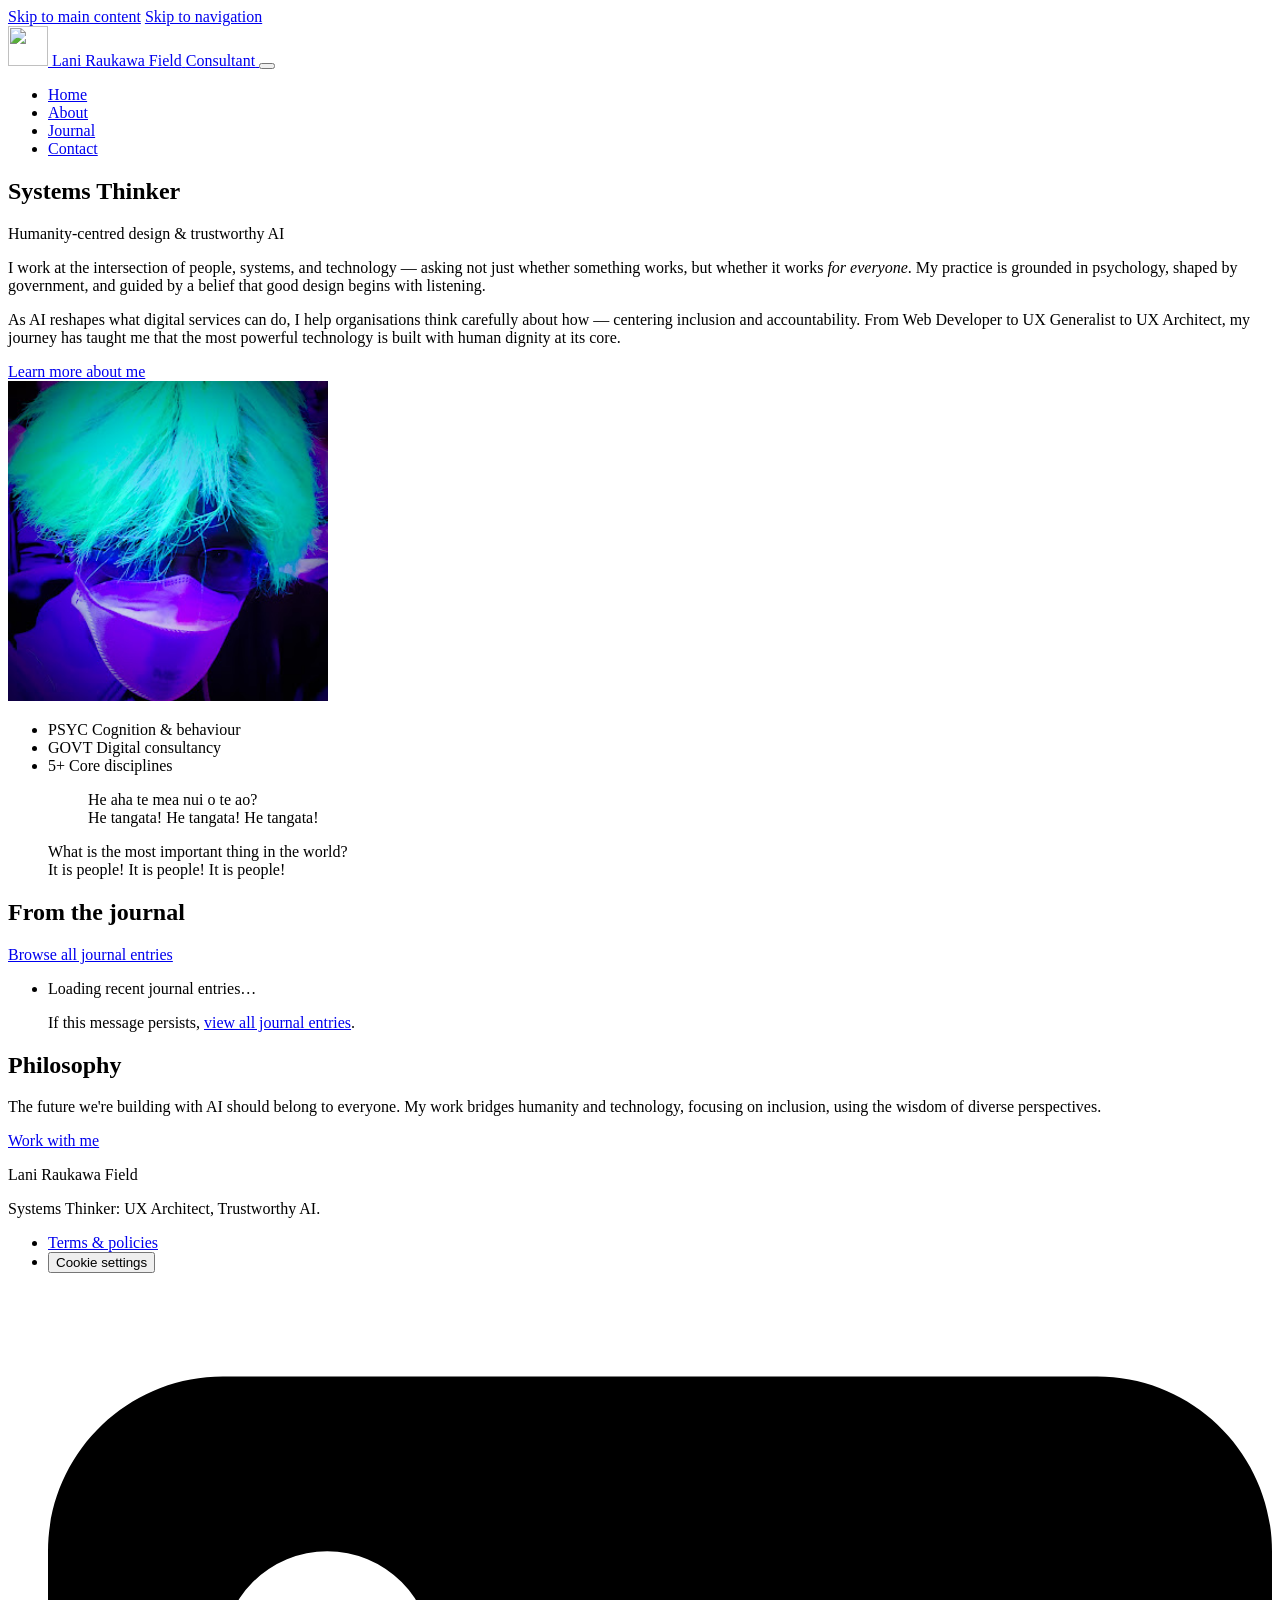
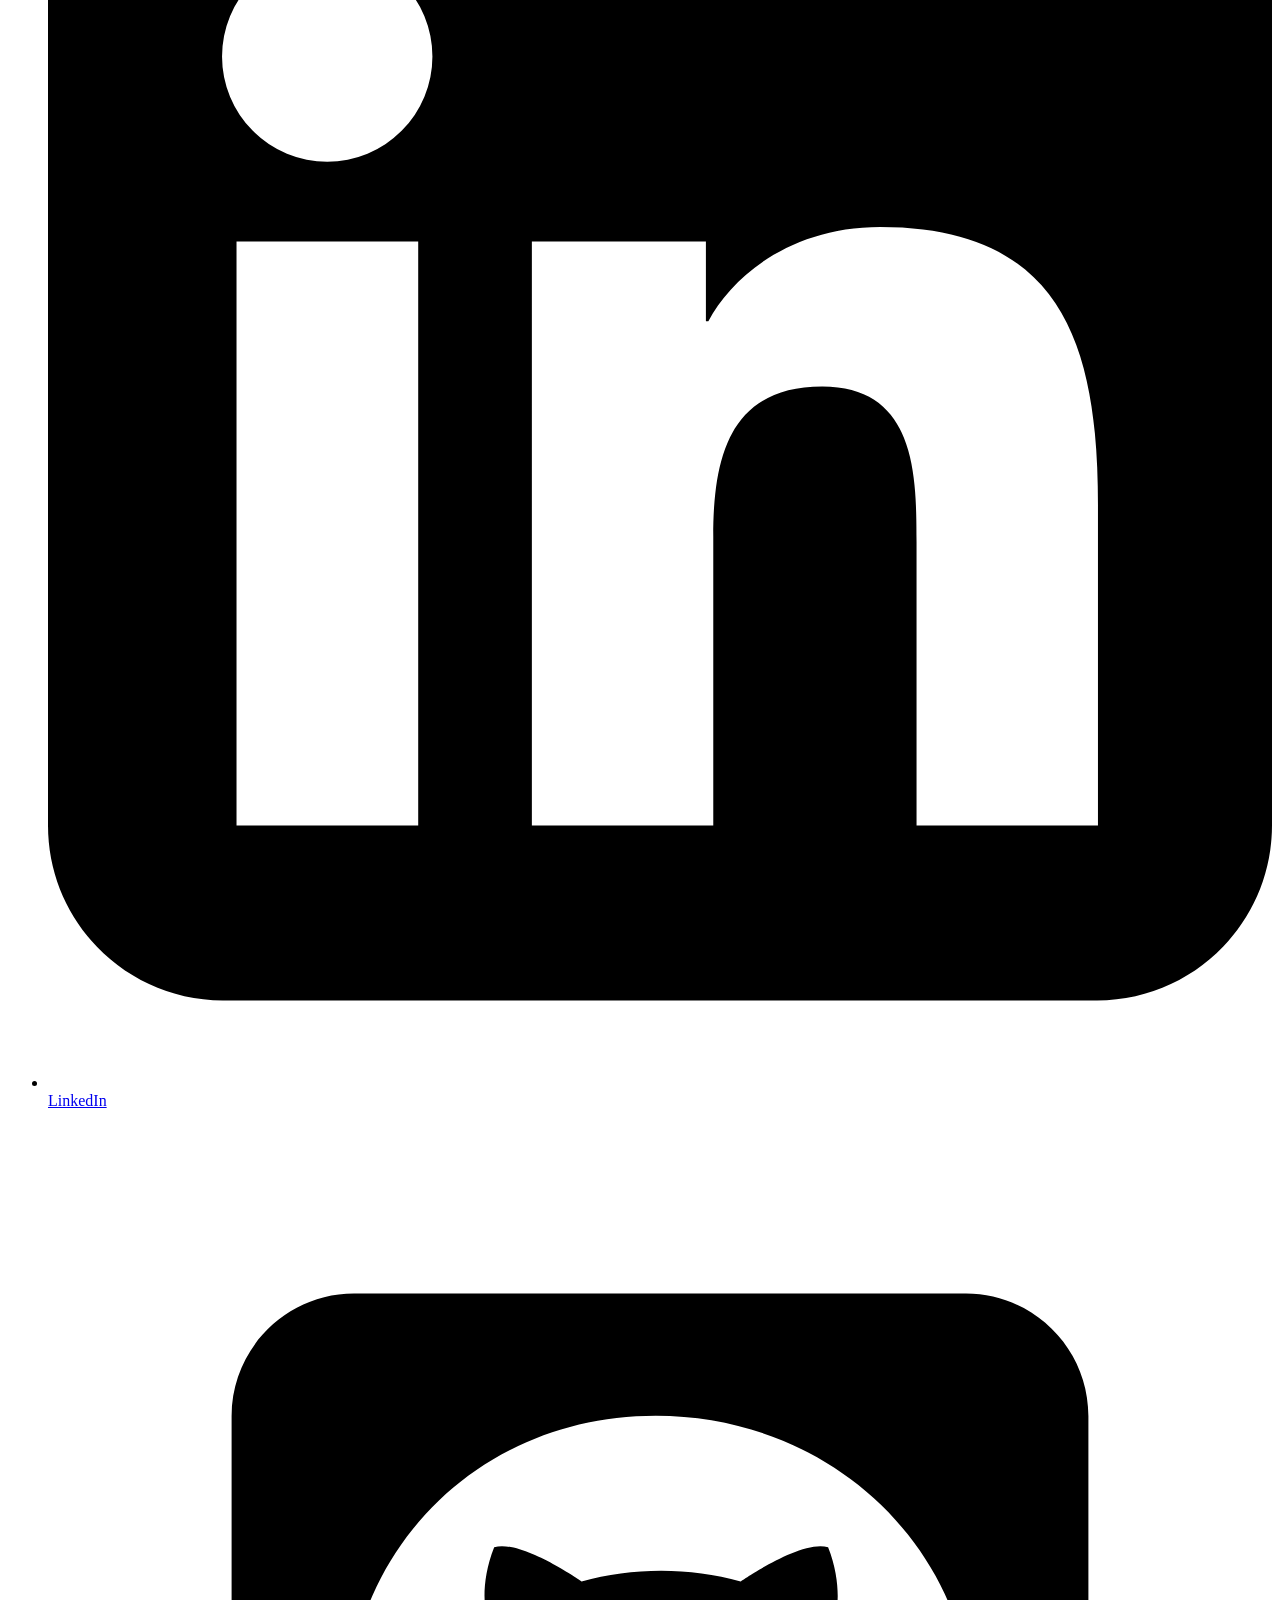
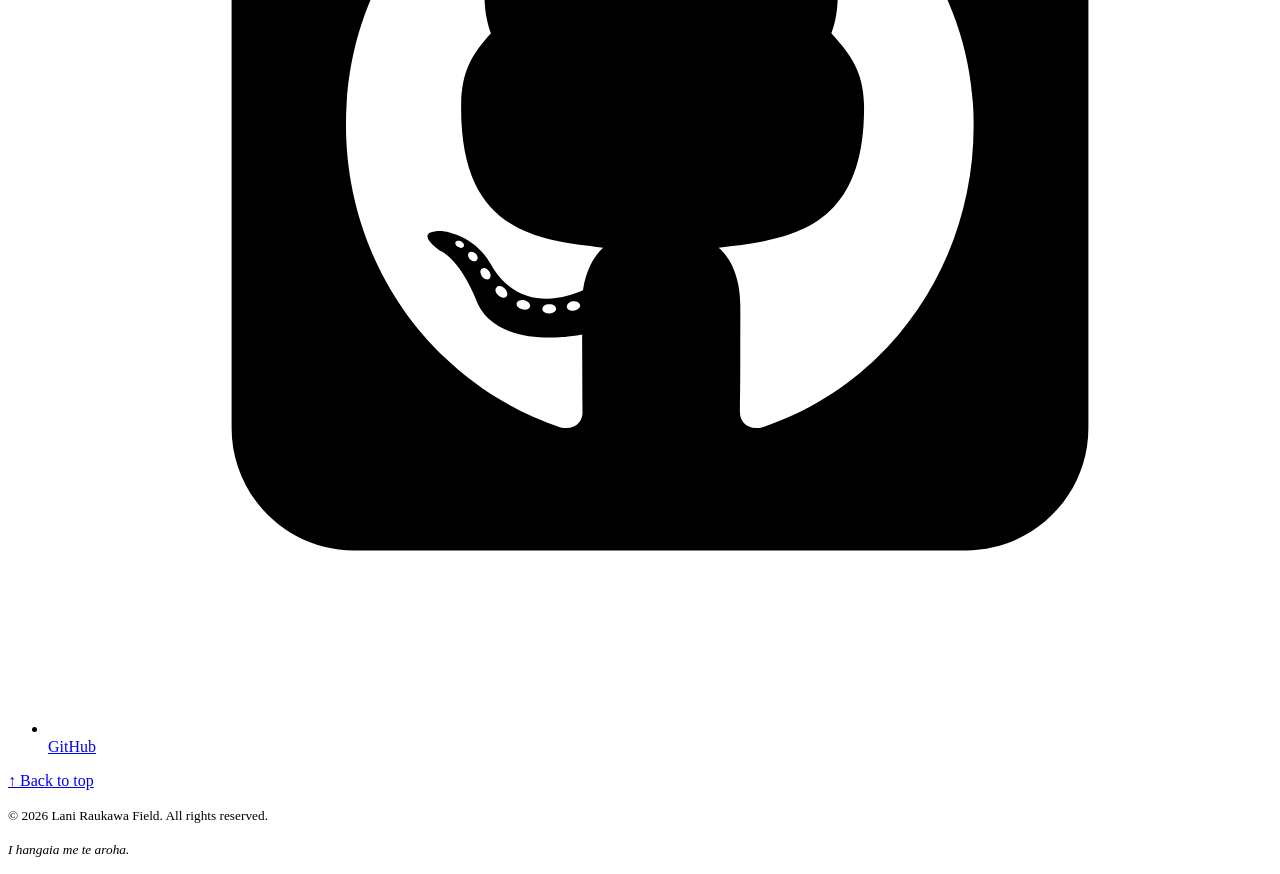
==== commit 63edc456: "Misc updates" ====
--- a/index.html
+++ b/index.html
@@ -8,9 +8,9 @@
   <!-- ═══════════════════════════════════════════════
        PRIMARY META — SEO, AEO & GEO
   ════════════════════════════════════════════════ -->
-  <title>Lani Raukawa Field — UX Architect & Trustworthy AI Consultant</title>
+  <title>Lani Raukawa Field — UX/AI Consultant</title>
   <meta name="description"
-        content="Lani Raukawa Field is a Wellington-based UX Architect and consultant specialising in human-centred design, trustworthy AI, accessibility, and government digital services." />
+        content="Lani Raukawa Field is a Wellington-based UX/AI consultant specialising in humanity-centred design, trustworthy AI, accessibility for all, Māori and Government digital services." />
   <meta name="author" content="Lani Raukawa Field" />
   <meta name="robots" content="index, follow" />
   <link rel="canonical" href="https://lani.nz/" />
@@ -24,15 +24,15 @@
   ════════════════════════════════════════════════ -->
   <meta property="og:type"        content="website" />
   <meta property="og:url"         content="https://lani.nz/" />
-  <meta property="og:title"       content="Lani Raukawa Field — UX Architect & Trustworthy AI Consultant" />
-  <meta property="og:description" content="Human-centred design, trustworthy AI, and accessible government digital services. The future we're building should belong to everyone." />
+  <meta property="og:title"       content="Lani Raukawa Field — UX/AI Consultant" />
+  <meta property="og:description" content="Lani Raukawa Field is a Wellington-based UX/AI consultant specialising in humanity-centred design, trustworthy AI, accessibility for all, Māori and Government digital services." />
   <meta property="og:image"       content="https://lani.nz/assets/images/og-image.png" />
   <meta property="og:locale"      content="en_NZ" />
   <meta property="og:site_name"   content="Lani Raukawa Field" />
 
   <!-- Twitter Card -->
   <meta name="twitter:card"        content="summary_large_image" />
-  <meta name="twitter:title"       content="Lani Raukawa Field — UX Architect & Trustworthy AI Consultant" />
+  <meta name="twitter:title"       content="Lani Raukawa Field — UX/AI Consultant" />
   <meta name="twitter:description" content="Human-centred design, trustworthy AI, and accessible government digital services." />
   <meta name="twitter:image"       content="https://lani.nz/assets/images/og-image.png" />
 
@@ -48,7 +48,7 @@
         "@id": "https://lani.nz/#person",
         "name": "Lani Raukawa Field",
         "jobTitle": "UX Architect and Trustworthy AI Consultant",
-        "description": "Systems thinker specialising in human-centred design, trustworthy AI, accessibility, and government digital services.",
+        "description": "Systems thinker specialising in humanity-centred design, trustworthy AI, accessibility for all, Māori and Government digital services.",
         "url": "https://lani.nz",
         "sameAs": [
           "https://linkedin.com/in/lanifield",
@@ -67,6 +67,25 @@
         "name": "Lani Raukawa Field",
         "publisher": { "@id": "https://lani.nz/#person" }
       }
+     "@type": "FAQPage",
+     "mainEntity": [
+        {
+          "@type": "Question",
+          "name": "Who is Lani Raukawa Field?",
+          "acceptedAnswer": {
+            "@type": "Answer",
+            "text": "Lani is a UX/AI consultant based in Wellington, New Zealand."
+          }
+        },
+        {
+          "@type": "Question",
+          "name": "What does Lani Raukawa Field do?",
+          "acceptedAnswer": {
+            "@type": "Answer",
+            "text": "Lani assists people and organisations wanting to improve their website content for human beings and artificial intelligence."
+          }
+        }
+      ]
     ]
   }
   </script>
@@ -92,9 +111,9 @@
         crossorigin="anonymous" />
 
   <!-- Site stylesheets: load order matters — base → components → layout -->
-  <link rel="stylesheet" href="assets/css/base.css" />
-  <link rel="stylesheet" href="assets/css/components.css" />
-  <link rel="stylesheet" href="assets/css/layout.css" />
+  <link rel="stylesheet" href="assets/styles/base.css" />
+  <link rel="stylesheet" href="assets/styles/components.css" />
+  <link rel="stylesheet" href="assets/styles/layout.css" />
 
   <!-- Favicon set — ico for broad support, png fallbacks -->
   <link rel="icon"             href="assets/images/favicon.ico" sizes="any" />
@@ -103,7 +122,7 @@
   <link rel="apple-touch-icon" href="assets/images/apple-touch-icon.png" />
 
   <!-- Print stylesheet -->
-  <link rel="stylesheet" href="assets/css/print.css" media="print" />
+  <link rel="stylesheet" href="assets/styles/print.css" media="print" />
 </head>
 
 <body>
@@ -275,38 +294,8 @@
             <li class="skills-highlight__item">
               <!-- Icon is decorative; label carries all meaning -->
               <span class="skills-highlight__icon" aria-hidden="true">
-                <!-- Psi symbol — psychology / cognition -->
-                <svg width="24" height="24" viewBox="0 0 100 100" focusable="false"
-                     xmlns="http://www.w3.org/2000/svg">
-                  <path fill="currentColor" fill-rule="evenodd"
-                    d="m 67.304417,87.23545 0,-2.116402 c 0,0 -6.613757,0.132275 -8.465609,-1.322751
-                       -1.851852,-1.455027 -3.042328,-3.968254 -3.042328,-7.804233 0,-3.835979
-                       0,-12.037037 0,-12.037037 0,0 17.592593,-1.851853 23.148149,-7.407408
-                       5.555555,-5.555556 7.142856,-14.550264 7.142856,-20.10582 0,-2.777778
-                       0.02911,-10.243841 0.02911,-14.146836 0,-2.38388 0.421245,-6.628384
-                       3.656598,-6.628384 1.608726,0 4.118524,0.008 4.118524,0.008 l 0,-2.777777
-                       c 0,0 -3.439153,-0.132276 -5.555555,-0.132276 -2.116402,0
-                       -7.208995,0.330688 -9.78836,2.910053 -2.579365,2.579366
-                       -4.232804,9.656085 -4.232804,21.825397 0,12.169313 -1.058201,15.476191
-                       -4.100529,18.518519 -4.563971,4.563971 -14.41799,4.89418 -14.41799,4.89418
-                       0,0 0,-30.687831 0,-34.920635 0,-4.232804 -0.132275,-6.481482
-                       1.851852,-8.465609 1.984127,-1.984127 8.597884,-1.719576 8.597884,-1.719576
-                       l 0,-3.042328 -32.492432,0 0,3.042328 c 0,0 6.613757,-0.264551
-                       8.597884,1.719576 1.984127,1.984127 1.851852,4.232805 1.851852,8.465609
-                       0,4.232804 0,34.920635 0,34.920635 0,0 -9.854019,-0.330209
-                       -14.41799,-4.89418 C 26.743202,52.976191 25.685001,49.669313
-                       25.685001,37.5 c 0,-12.169312 -1.653439,-19.246031
-                       -4.232804,-21.825397 -2.579365,-2.579365 -7.671958,-2.910053
-                       -9.78836,-2.910053 -2.1164019,0 -5.5555551,0.132276
-                       -5.5555551,0.132276 l 0,2.777777 c 0,0 2.5097979,-0.008
-                       4.1185241,-0.008 3.235353,0 3.656598,4.244504 3.656598,6.628384
-                       0,3.902995 0.02911,11.369058 0.02911,14.146836 0,5.555556
-                       1.587301,14.550264 7.142856,20.10582 5.555556,5.555555
-                       23.148149,7.407408 23.148149,7.407408 0,0 0,8.201058
-                       0,12.037037 0,3.835979 -1.190476,6.349206 -3.042328,7.804233
-                       -1.851852,1.455026 -8.465609,1.322751 -8.465609,1.322751
-                       l 0,2.116402" />
-                </svg>
+                <!-- Psi symbol — psychology / cognition -->                    
+                
               </span>
               <span class="skills-highlight__abbr">PSYC</span>
               <span class="skills-highlight__label">Cognition &amp; behaviour</span>
@@ -315,11 +304,7 @@
             <li class="skills-highlight__item">
               <span class="skills-highlight__icon" aria-hidden="true">
                 <!-- Civic building — government / public sector -->
-                <svg width="24" height="24" viewBox="0 0 390 373" focusable="false"
-                     xmlns="http://www.w3.org/2000/svg">
-                  <path fill="currentColor" stroke-width="0"
-                    d="m67.164558,130.0056l31.776917,0l4.885239,171.014328l-40.937836,0.00116l4.275681,-171.016083l0,0.000595zm-29.948761,177.162003l315.327385,0l0,22.00351l18.893341,0l-0.001129,22.00354l18.322998,0l0,22.001221l-389.758392,-0.00174l0,-21.999481l18.323006,0l0,-22.00354l18.892212,0l0,-22.00351l0.00058,0zm331.772636,-224.911293l-174.112427,-82.25631l-174.115273,82.25631l0.001144,13.447571l348.225975,0.001144l0,-13.448715l0.00058,0zm-314.660698,19.600403l281.104668,0l0,21.999496l-281.104668,0l0,-21.999496zm235.877312,28.148888l31.776886,0l4.886414,171.016068l-40.937256,-0.00174l4.273956,-171.014328zm-74.346817,0l31.776901,0.001144l4.886383,171.013184l-40.938995,0.00116l4.275711,-171.016083l0,0.000595zm-74.346848,0l31.775757,-0.001755l4.888748,171.016083l-40.94017,0l4.275665,-171.014328z" />
-                </svg>
+
               </span>
               <span class="skills-highlight__abbr">GOVT</span>
               <span class="skills-highlight__label">Digital consultancy</span>
@@ -327,12 +312,8 @@
 
             <li class="skills-highlight__item">
               <span class="skills-highlight__icon" aria-hidden="true">
-                <svg width="24" height="24" viewBox="0 0 24 24" focusable="false"
-                     xmlns="http://www.w3.org/2000/svg">
-                  <!-- Star / disciplines icon path placeholder -->
-                  <polygon points="12,2 15,9 22,9 16,14 18,21 12,17 6,21 8,14 2,9 9,9"
-                           stroke="currentColor" stroke-width="1.5" fill="none" stroke-linejoin="round"/>
-                </svg>
+                <!-- Star / disciplines icon -->
+
               </span>
               <span class="skills-highlight__abbr">5+</span>
               <span class="skills-highlight__label">Core disciplines</span>
@@ -397,7 +378,6 @@
           <a href="journal.html"
              class="btn btn--secondary">
             Browse all journal entries
-            <span aria-hidden="true">→</span>
           </a>
         </div>
 
@@ -447,7 +427,6 @@
         <a href="contact.html"
            class="btn btn--primary">
           Work with me
-          <span aria-hidden="true">→</span>
         </a>
 
       </div><!-- /.container -->
@@ -470,7 +449,7 @@
       <div class="site-footer__brand">
         <p class="site-footer__name">Lani Raukawa Field</p>
         <p class="site-footer__statement">
-          Systems Thinker and UX Architect exploring Trustworthy AI.
+          Systems Thinker: UX Architect, Trustworthy AI.
         </p>
       </div>
 
@@ -487,37 +466,24 @@
       <nav class="site-footer__social"
            aria-label="Social media links">
         <ul role="list">
-
           <li>
             <a href="https://linkedin.com/in/lanifield"
                target="_blank"
                rel="noopener noreferrer"
                aria-label="LinkedIn profile (opens in new tab)">
-              <svg class="social-icon" width="24" height="24" viewBox="0 0 24 24"
-                   focusable="false" aria-hidden="true"
-                   xmlns="http://www.w3.org/2000/svg">
-                <path d="M16 8a6 6 0 0 1 6 6v7h-4v-7a2 2 0 0 0-2-2 2 2 0 0 0-2 2v7h-4v-7a6 6 0 0 1 6-6z"/>
-                <rect x="2" y="9" width="4" height="12"/>
-                <circle cx="4" cy="4" r="2"/>
-              </svg>
+              <svg xmlns="http://www.w3.org/2000/svg" viewBox="0 0 448 512"><!--!Font Awesome Free v7.2.0 by @fontawesome - https://fontawesome.com License - https://fontawesome.com/license/free Copyright 2026 Fonticons, Inc.--><path d="M64 32C28.7 32 0 60.7 0 96L0 416c0 35.3 28.7 64 64 64l320 0c35.3 0 64-28.7 64-64l0-320c0-35.3-28.7-64-64-64L64 32zm5 170.2l66.5 0 0 213.8-66.5 0 0-213.8zm71.7-67.7a38.5 38.5 0 1 1 -77 0 38.5 38.5 0 1 1 77 0zM317.9 416l0-104c0-24.8-.5-56.7-34.5-56.7-34.6 0-39.9 27-39.9 54.9l0 105.8-66.4 0 0-213.8 63.7 0 0 29.2 .9 0c8.9-16.8 30.6-34.5 62.9-34.5 67.2 0 79.7 44.3 79.7 101.9l0 117.2-66.4 0z"/></svg>
               <span class="sr-only">LinkedIn</span>
             </a>
           </li>
-
           <li>
             <a href="https://github.com/lanifield"
                target="_blank"
                rel="noopener noreferrer"
                aria-label="GitHub profile (opens in new tab)">
-              <svg class="social-icon" width="24" height="24" viewBox="0 0 24 24"
-                   focusable="false" aria-hidden="true"
-                   xmlns="http://www.w3.org/2000/svg">
-                <path d="M9 19c-5 1.5-5-2.5-7-3m14 6v-3.87a3.37 3.37 0 0 0-.94-2.61c3.14-.35 6.44-1.54 6.44-7A5.44 5.44 0 0 0 20 4.77 5.07 5.07 0 0 0 19.91 1S18.73.65 16 2.48a13.38 13.38 0 0 0-7 0C6.27.65 5.09 1 5.09 1A5.07 5.07 0 0 0 5 4.77a5.44 5.44 0 0 0-1.5 3.78c0 5.42 3.3 6.61 6.44 7A3.37 3.37 0 0 0 9 18.13V22"/>
-              </svg>
+              <svg xmlns="http://www.w3.org/2000/svg" viewBox="0 0 640 640"><!--!Font Awesome Free v7.2.0 by @fontawesome - https://fontawesome.com License - https://fontawesome.com/license/free Copyright 2026 Fonticons, Inc.--><path d="M544 160C544 124.7 515.3 96 480 96L160 96C124.7 96 96 124.7 96 160L96 480C96 515.3 124.7 544 160 544L480 544C515.3 544 544 515.3 544 480L544 160zM361.8 471.7C361.8 469.9 361.8 465.7 361.9 460.1C362 448.7 362 431.3 362 416.4C362 400.8 356.8 390.9 350.7 385.7C387.7 381.6 426.7 376.5 426.7 312.6C426.7 294.4 420.2 285.3 409.6 273.6C411.3 269.3 417 251.6 407.9 228.6C394 224.3 362.2 246.5 362.2 246.5C335.6 239 305.6 239 279 246.5C279 246.5 247.2 224.3 233.3 228.6C224.2 251.5 229.8 269.2 231.6 273.6C221 285.3 216 294.4 216 312.6C216 376.2 253.3 381.6 290.3 385.7C285.5 390 281.2 397.4 279.7 408C270.2 412.3 245.9 419.7 231.4 394.1C222.3 378.3 205.9 377 205.9 377C189.7 376.8 204.8 387.2 204.8 387.2C215.6 392.2 223.2 411.4 223.2 411.4C232.9 441.1 279.3 431.1 279.3 431.1C279.3 440.1 279.4 452.8 279.4 461.7C279.4 466.5 279.5 470.3 279.5 471.7C279.5 476 276.5 481.2 268 479.7C202 457.6 155.8 394.8 155.8 321.4C155.8 229.6 226 159.9 317.8 159.9C409.6 159.9 484 229.6 484 321.4C484.1 394.8 439.3 457.7 373.3 479.7C364.9 481.2 361.8 476 361.8 471.7zM271.3 416.9C271.1 415.4 272.4 414.1 274.3 413.7C276.2 413.5 278 414.3 278.2 415.6C278.5 416.9 277.2 418.2 275.2 418.6C273.3 419 271.5 418.2 271.3 416.9zM262.2 420.1C260 420.3 258.5 419.2 258.5 417.7C258.5 416.4 260 415.3 262 415.3C263.9 415.1 265.7 416.2 265.7 417.7C265.7 419 264.2 420.1 262.2 420.1zM247.9 417.9C246 417.5 244.7 416 245.1 414.7C245.5 413.4 247.5 412.8 249.2 413.2C251.2 413.8 252.5 415.3 252 416.6C251.6 417.9 249.6 418.5 247.9 417.9zM235.4 410.6C233.9 409.3 233.5 407.4 234.5 406.5C235.4 405.4 237.3 405.6 238.8 407.1C240.1 408.4 240.6 410.4 239.7 411.2C238.8 412.3 236.9 412.1 235.4 410.6zM226.9 400.6C225.8 399.1 225.8 397.4 226.9 396.7C228 395.8 229.7 396.5 230.6 398C231.7 399.5 231.7 401.3 230.6 402.1C229.7 402.7 228 402.1 226.9 400.6zM220.6 391.8C219.5 390.5 219.3 389 220.2 388.3C221.1 387.4 222.6 387.9 223.7 388.9C224.8 390.2 225 391.7 224.1 392.4C223.2 393.3 221.7 392.8 220.6 391.8zM214.6 385.4C213.3 384.8 212.7 383.7 213.1 382.8C213.5 382.2 214.6 381.9 215.9 382.4C217.2 383.1 217.8 384.2 217.4 385C217 385.9 215.7 386.1 214.6 385.4z"/></svg>
               <span class="sr-only">GitHub</span>
             </a>
           </li>
-
         </ul>
       </nav>
 
@@ -540,11 +506,9 @@
         <p class="site-footer__whakatauaki" lang="mi">
           <small>
             <em>I hangaia me te aroha.</em>
-            <span lang="en">Diversity, equity, and inclusion front of mind.</span>
           </small>
         </p>
       </div>
-
     </div><!-- /.container -->
   </footer><!-- /site-footer -->
 
@@ -565,14 +529,14 @@
   <!-- Cookie consent manager
        Handles banner display, localStorage preference,
        and conditional Clarity injection. -->
-  <script src="assets/js/cookie-consent.js" defer></script>
-
-  <!-- Navigation: hamburger toggle + active state -->
-  <script src="assets/js/nav.js" defer></script>
+  <script src="assets/scripts/cookie-consent.js" defer></script>
 
   <!-- Journal preview loader
        Fetches journal.json and renders latest 3 cards. -->
-  <script src="assets/js/journal-preview.js" defer></script>
+  <script src="assets/scripts/journal-preview.js" defer></script>
+
+  <!-- Navigation: hamburger toggle + active state -->
+  <script src="assets/scripts/nav.js" defer></script>
 
 </body>
 </html>
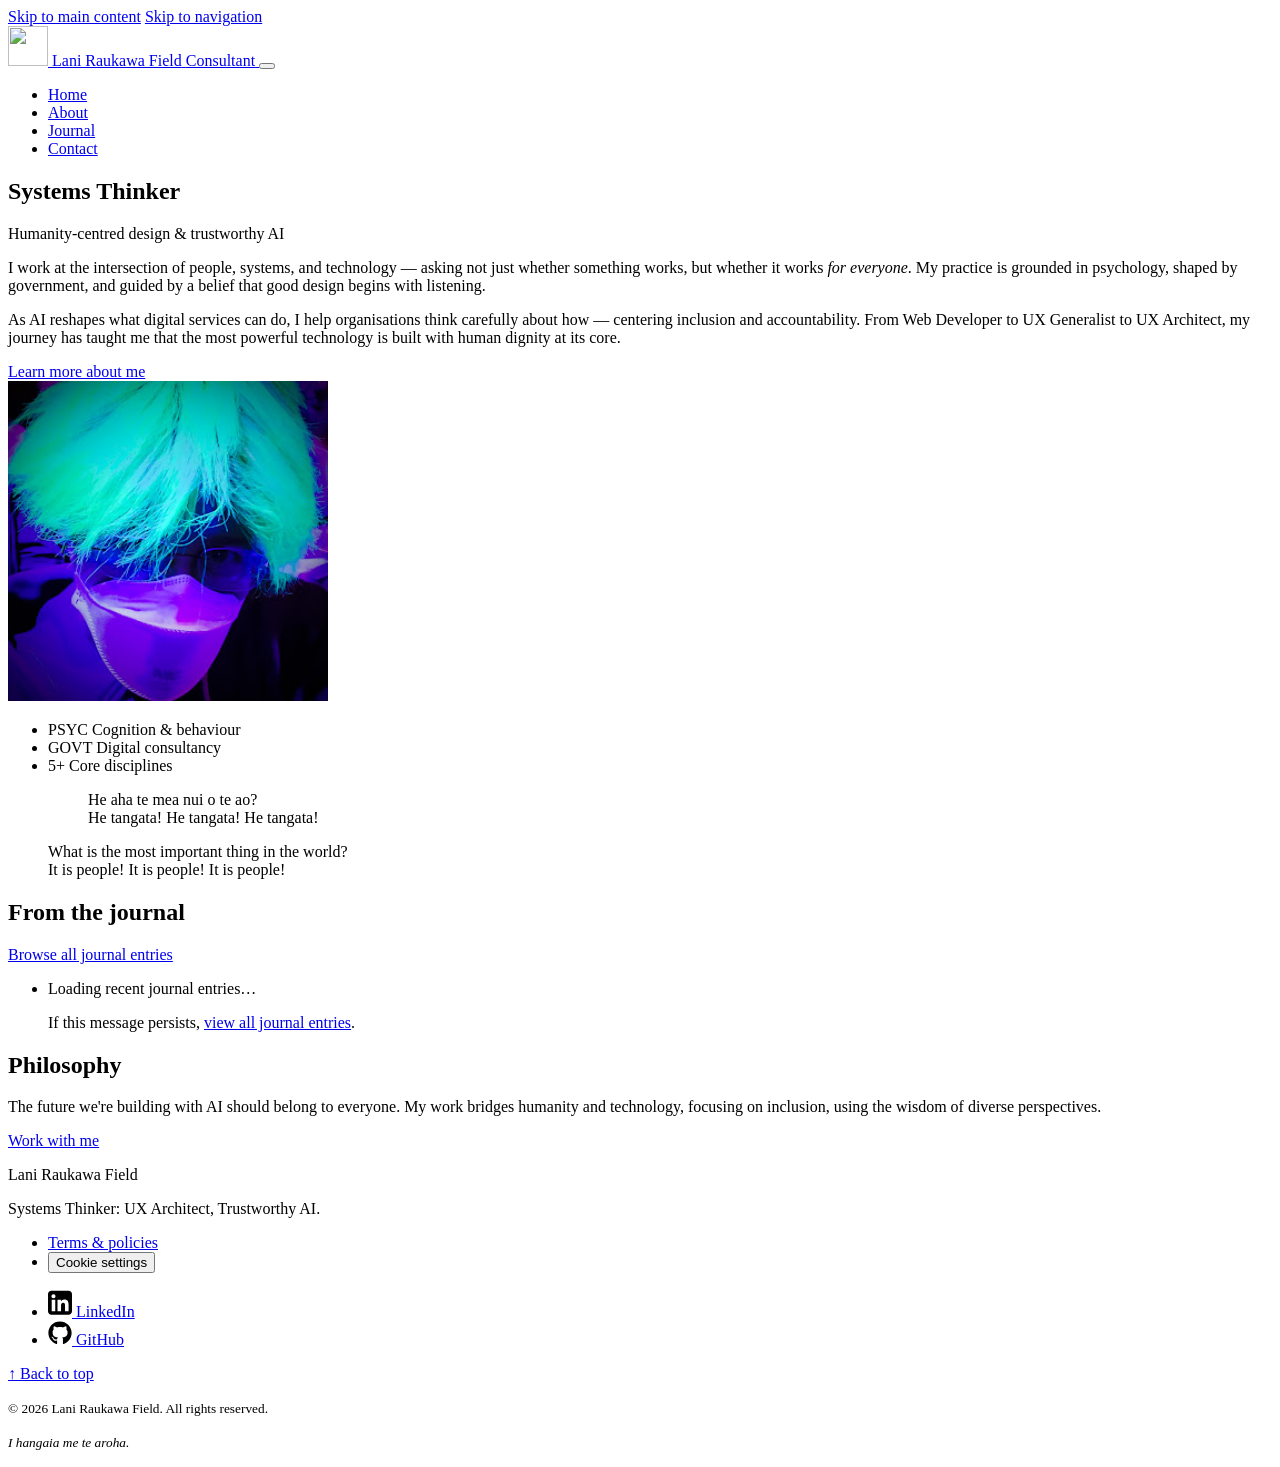
==== commit c2570878: "Modified brand svgs" ====
--- a/index.html
+++ b/index.html
@@ -471,7 +471,7 @@
                target="_blank"
                rel="noopener noreferrer"
                aria-label="LinkedIn profile (opens in new tab)">
-              <svg xmlns="http://www.w3.org/2000/svg" viewBox="0 0 448 512"><!--!Font Awesome Free v7.2.0 by @fontawesome - https://fontawesome.com License - https://fontawesome.com/license/free Copyright 2026 Fonticons, Inc.--><path d="M64 32C28.7 32 0 60.7 0 96L0 416c0 35.3 28.7 64 64 64l320 0c35.3 0 64-28.7 64-64l0-320c0-35.3-28.7-64-64-64L64 32zm5 170.2l66.5 0 0 213.8-66.5 0 0-213.8zm71.7-67.7a38.5 38.5 0 1 1 -77 0 38.5 38.5 0 1 1 77 0zM317.9 416l0-104c0-24.8-.5-56.7-34.5-56.7-34.6 0-39.9 27-39.9 54.9l0 105.8-66.4 0 0-213.8 63.7 0 0 29.2 .9 0c8.9-16.8 30.6-34.5 62.9-34.5 67.2 0 79.7 44.3 79.7 101.9l0 117.2-66.4 0z"/></svg>
+              <svg xmlns="http://www.w3.org/2000/svg" viewBox="0 0 448 512" width="24"><!--!Font Awesome Free v7.2.0 by @fontawesome - https://fontawesome.com License - https://fontawesome.com/license/free Copyright 2026 Fonticons, Inc.--><path d="M64 32C28.7 32 0 60.7 0 96L0 416c0 35.3 28.7 64 64 64l320 0c35.3 0 64-28.7 64-64l0-320c0-35.3-28.7-64-64-64L64 32zm5 170.2l66.5 0 0 213.8-66.5 0 0-213.8zm71.7-67.7a38.5 38.5 0 1 1 -77 0 38.5 38.5 0 1 1 77 0zM317.9 416l0-104c0-24.8-.5-56.7-34.5-56.7-34.6 0-39.9 27-39.9 54.9l0 105.8-66.4 0 0-213.8 63.7 0 0 29.2 .9 0c8.9-16.8 30.6-34.5 62.9-34.5 67.2 0 79.7 44.3 79.7 101.9l0 117.2-66.4 0z"/></svg>
               <span class="sr-only">LinkedIn</span>
             </a>
           </li>
@@ -480,7 +480,7 @@
                target="_blank"
                rel="noopener noreferrer"
                aria-label="GitHub profile (opens in new tab)">
-              <svg xmlns="http://www.w3.org/2000/svg" viewBox="0 0 640 640"><!--!Font Awesome Free v7.2.0 by @fontawesome - https://fontawesome.com License - https://fontawesome.com/license/free Copyright 2026 Fonticons, Inc.--><path d="M544 160C544 124.7 515.3 96 480 96L160 96C124.7 96 96 124.7 96 160L96 480C96 515.3 124.7 544 160 544L480 544C515.3 544 544 515.3 544 480L544 160zM361.8 471.7C361.8 469.9 361.8 465.7 361.9 460.1C362 448.7 362 431.3 362 416.4C362 400.8 356.8 390.9 350.7 385.7C387.7 381.6 426.7 376.5 426.7 312.6C426.7 294.4 420.2 285.3 409.6 273.6C411.3 269.3 417 251.6 407.9 228.6C394 224.3 362.2 246.5 362.2 246.5C335.6 239 305.6 239 279 246.5C279 246.5 247.2 224.3 233.3 228.6C224.2 251.5 229.8 269.2 231.6 273.6C221 285.3 216 294.4 216 312.6C216 376.2 253.3 381.6 290.3 385.7C285.5 390 281.2 397.4 279.7 408C270.2 412.3 245.9 419.7 231.4 394.1C222.3 378.3 205.9 377 205.9 377C189.7 376.8 204.8 387.2 204.8 387.2C215.6 392.2 223.2 411.4 223.2 411.4C232.9 441.1 279.3 431.1 279.3 431.1C279.3 440.1 279.4 452.8 279.4 461.7C279.4 466.5 279.5 470.3 279.5 471.7C279.5 476 276.5 481.2 268 479.7C202 457.6 155.8 394.8 155.8 321.4C155.8 229.6 226 159.9 317.8 159.9C409.6 159.9 484 229.6 484 321.4C484.1 394.8 439.3 457.7 373.3 479.7C364.9 481.2 361.8 476 361.8 471.7zM271.3 416.9C271.1 415.4 272.4 414.1 274.3 413.7C276.2 413.5 278 414.3 278.2 415.6C278.5 416.9 277.2 418.2 275.2 418.6C273.3 419 271.5 418.2 271.3 416.9zM262.2 420.1C260 420.3 258.5 419.2 258.5 417.7C258.5 416.4 260 415.3 262 415.3C263.9 415.1 265.7 416.2 265.7 417.7C265.7 419 264.2 420.1 262.2 420.1zM247.9 417.9C246 417.5 244.7 416 245.1 414.7C245.5 413.4 247.5 412.8 249.2 413.2C251.2 413.8 252.5 415.3 252 416.6C251.6 417.9 249.6 418.5 247.9 417.9zM235.4 410.6C233.9 409.3 233.5 407.4 234.5 406.5C235.4 405.4 237.3 405.6 238.8 407.1C240.1 408.4 240.6 410.4 239.7 411.2C238.8 412.3 236.9 412.1 235.4 410.6zM226.9 400.6C225.8 399.1 225.8 397.4 226.9 396.7C228 395.8 229.7 396.5 230.6 398C231.7 399.5 231.7 401.3 230.6 402.1C229.7 402.7 228 402.1 226.9 400.6zM220.6 391.8C219.5 390.5 219.3 389 220.2 388.3C221.1 387.4 222.6 387.9 223.7 388.9C224.8 390.2 225 391.7 224.1 392.4C223.2 393.3 221.7 392.8 220.6 391.8zM214.6 385.4C213.3 384.8 212.7 383.7 213.1 382.8C213.5 382.2 214.6 381.9 215.9 382.4C217.2 383.1 217.8 384.2 217.4 385C217 385.9 215.7 386.1 214.6 385.4z"/></svg>
+              <svg xmlns="http://www.w3.org/2000/svg" viewBox="0 0 512 512" width="24"><!--!Font Awesome Free v7.2.0 by @fontawesome - https://fontawesome.com License - https://fontawesome.com/license/free Copyright 2026 Fonticons, Inc.--><path d="M173.9 397.4c0 2-2.3 3.6-5.2 3.6-3.3 .3-5.6-1.3-5.6-3.6 0-2 2.3-3.6 5.2-3.6 3-.3 5.6 1.3 5.6 3.6zm-31.1-4.5c-.7 2 1.3 4.3 4.3 4.9 2.6 1 5.6 0 6.2-2s-1.3-4.3-4.3-5.2c-2.6-.7-5.5 .3-6.2 2.3zm44.2-1.7c-2.9 .7-4.9 2.6-4.6 4.9 .3 2 2.9 3.3 5.9 2.6 2.9-.7 4.9-2.6 4.6-4.6-.3-1.9-3-3.2-5.9-2.9zM252.8 8c-138.7 0-244.8 105.3-244.8 244 0 110.9 69.8 205.8 169.5 239.2 12.8 2.3 17.3-5.6 17.3-12.1 0-6.2-.3-40.4-.3-61.4 0 0-70 15-84.7-29.8 0 0-11.4-29.1-27.8-36.6 0 0-22.9-15.7 1.6-15.4 0 0 24.9 2 38.6 25.8 21.9 38.6 58.6 27.5 72.9 20.9 2.3-16 8.8-27.1 16-33.7-55.9-6.2-112.3-14.3-112.3-110.5 0-27.5 7.6-41.3 23.6-58.9-2.6-6.5-11.1-33.3 2.6-67.9 20.9-6.5 69 27 69 27 20-5.6 41.5-8.5 62.8-8.5s42.8 2.9 62.8 8.5c0 0 48.1-33.6 69-27 13.7 34.7 5.2 61.4 2.6 67.9 16 17.7 25.8 31.5 25.8 58.9 0 96.5-58.9 104.2-114.8 110.5 9.2 7.9 17 22.9 17 46.4 0 33.7-.3 75.4-.3 83.6 0 6.5 4.6 14.4 17.3 12.1 100-33.2 167.8-128.1 167.8-239 0-138.7-112.5-244-251.2-244zM105.2 352.9c-1.3 1-1 3.3 .7 5.2 1.6 1.6 3.9 2.3 5.2 1 1.3-1 1-3.3-.7-5.2-1.6-1.6-3.9-2.3-5.2-1zm-10.8-8.1c-.7 1.3 .3 2.9 2.3 3.9 1.6 1 3.6 .7 4.3-.7 .7-1.3-.3-2.9-2.3-3.9-2-.6-3.6-.3-4.3 .7zm32.4 35.6c-1.6 1.3-1 4.3 1.3 6.2 2.3 2.3 5.2 2.6 6.5 1 1.3-1.3 .7-4.3-1.3-6.2-2.2-2.3-5.2-2.6-6.5-1zm-11.4-14.7c-1.6 1-1.6 3.6 0 5.9s4.3 3.3 5.6 2.3c1.6-1.3 1.6-3.9 0-6.2-1.4-2.3-4-3.3-5.6-2z"/></svg>
               <span class="sr-only">GitHub</span>
             </a>
           </li>
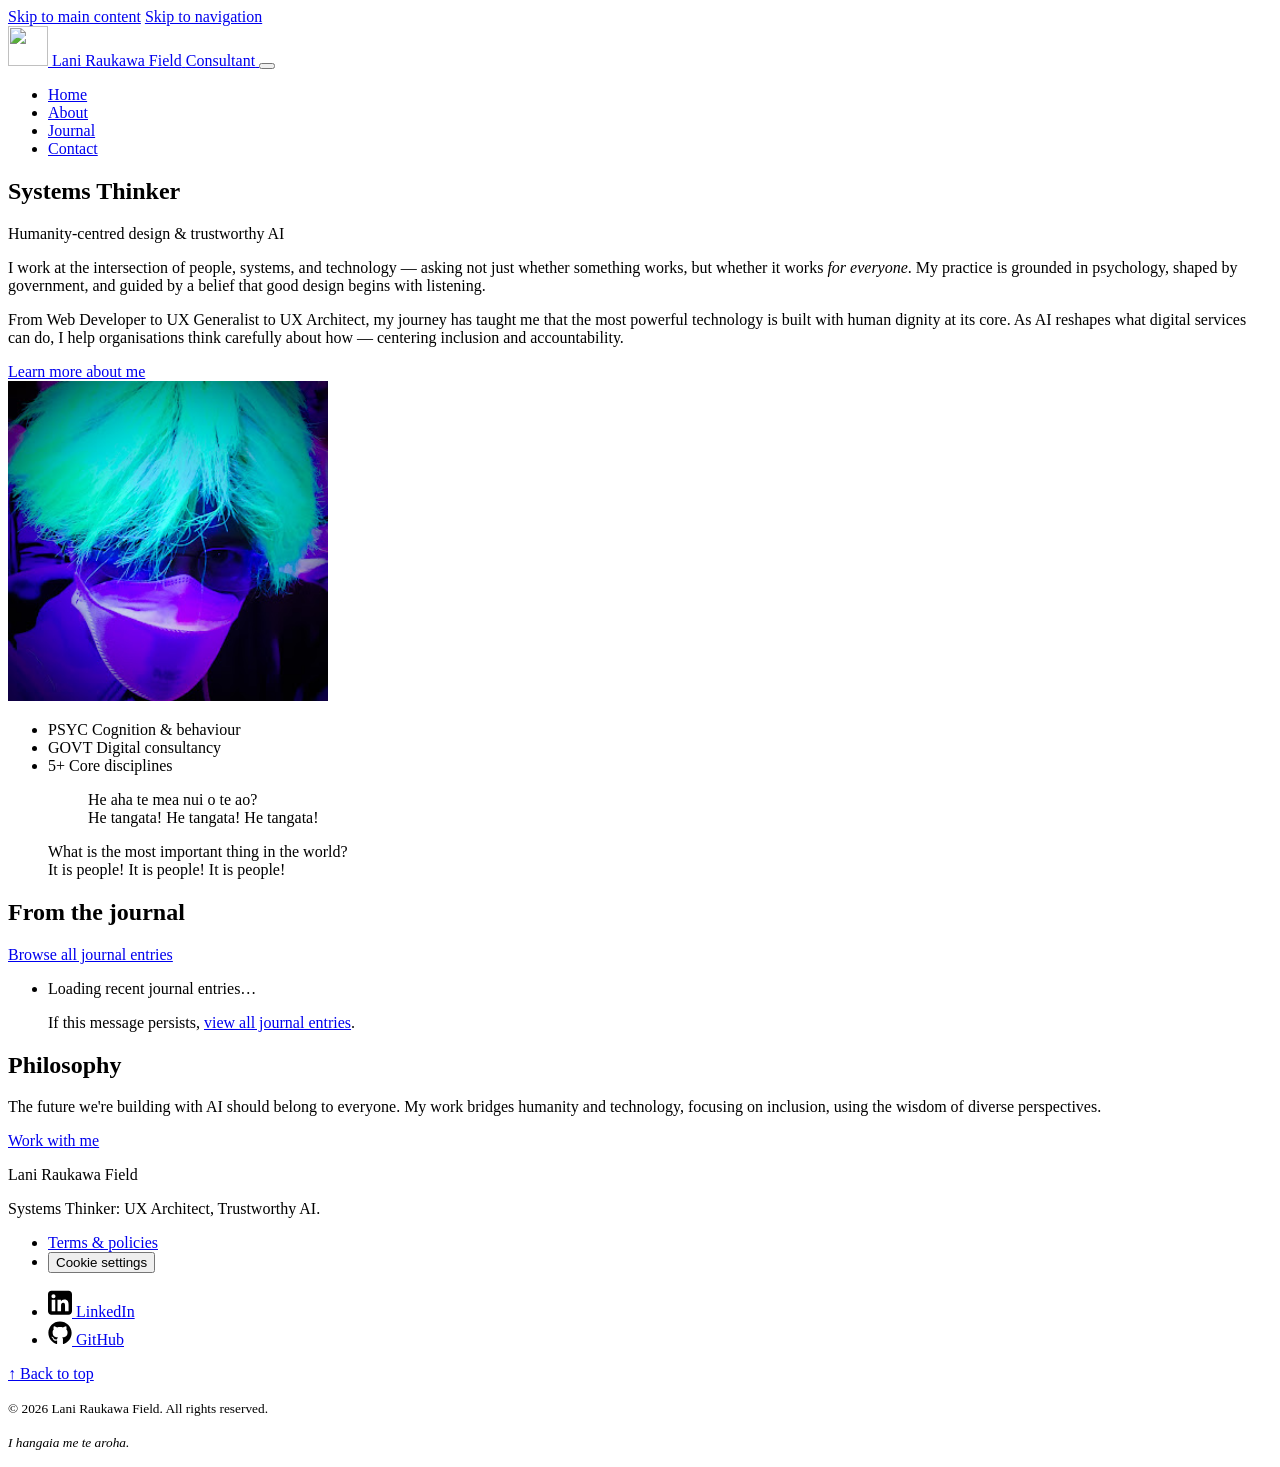
==== commit 734ac3e6: "Reorder hero text" ====
--- a/index.html
+++ b/index.html
@@ -256,11 +256,11 @@
           </p>
 
           <p class="hero__body">
-            As AI reshapes what digital services can do, I help organisations
-            think carefully about how — centering inclusion and accountability.
             From Web Developer to UX Generalist to UX Architect, my journey has
             taught me that the most powerful technology is built with human 
             dignity at its core.
+            As AI reshapes what digital services can do, I help organisations
+            think carefully about how — centering inclusion and accountability.
           </p>
 
           <a href="about.html"
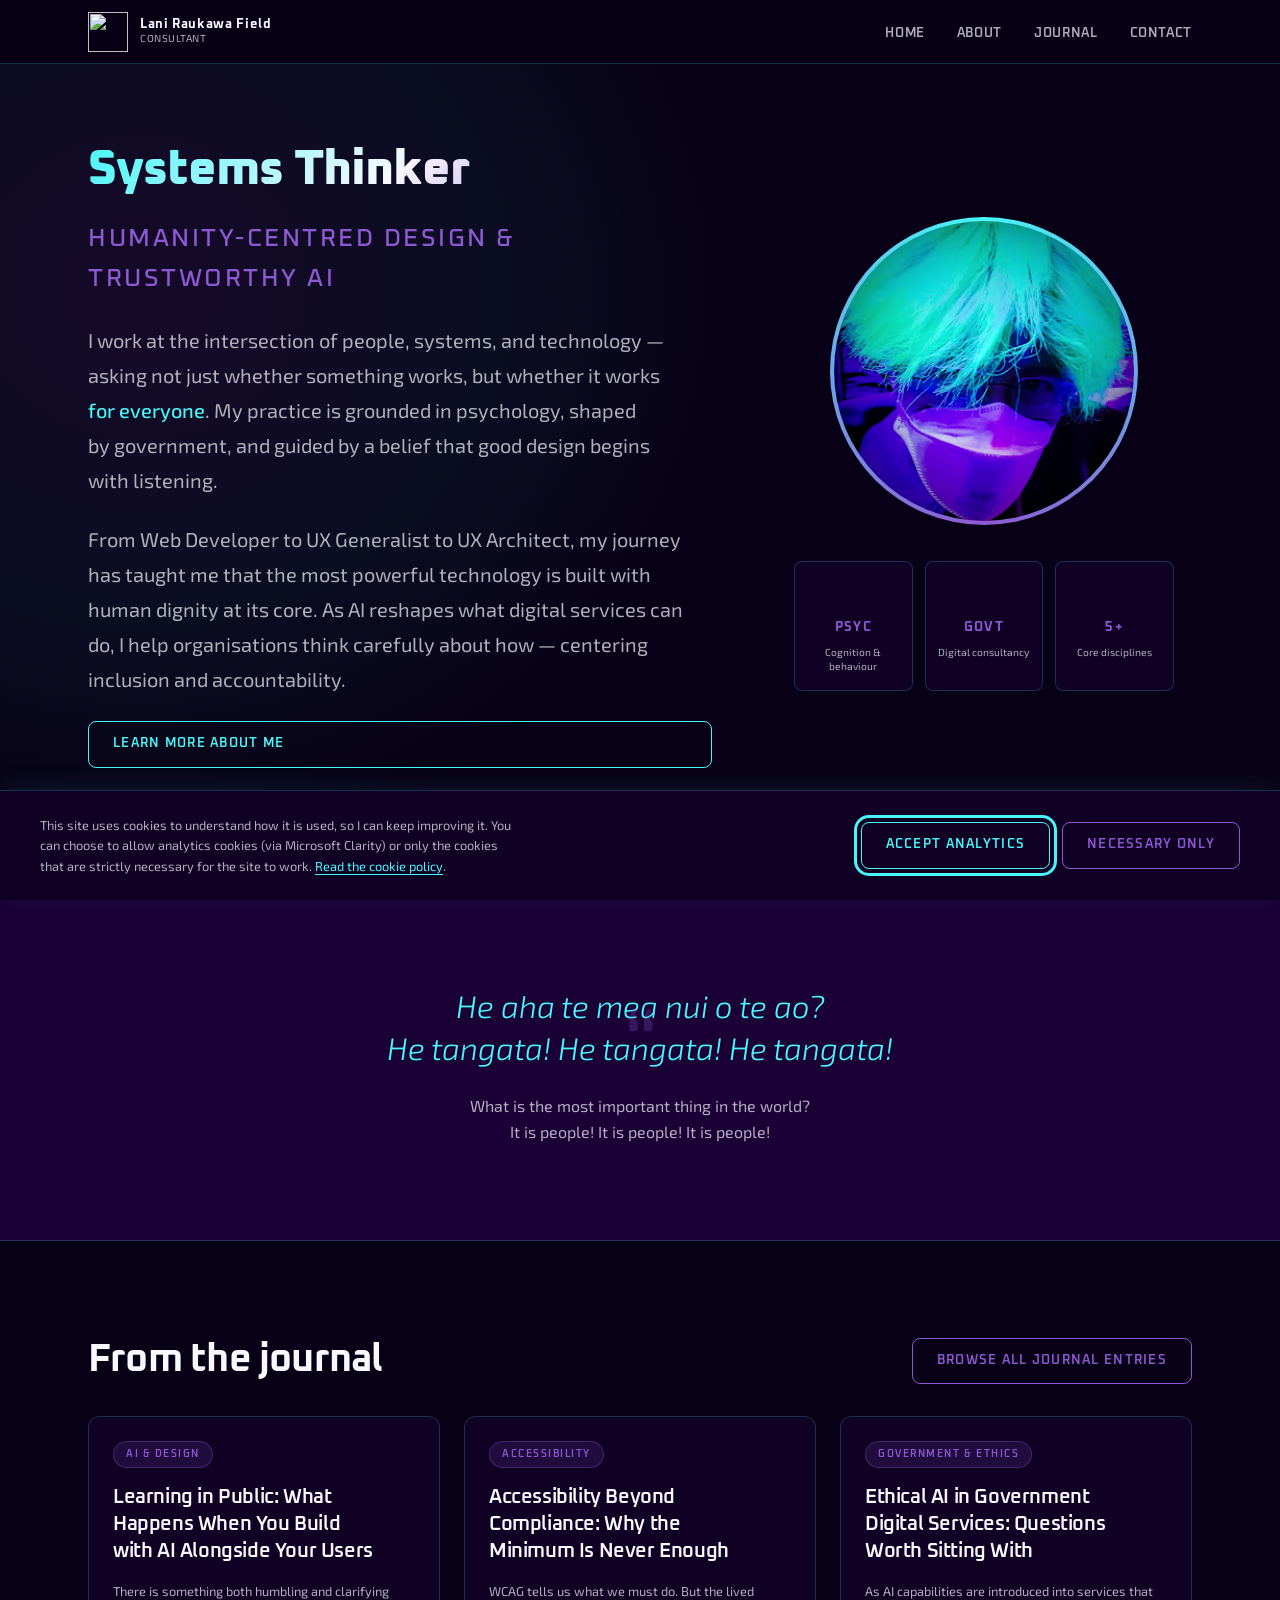
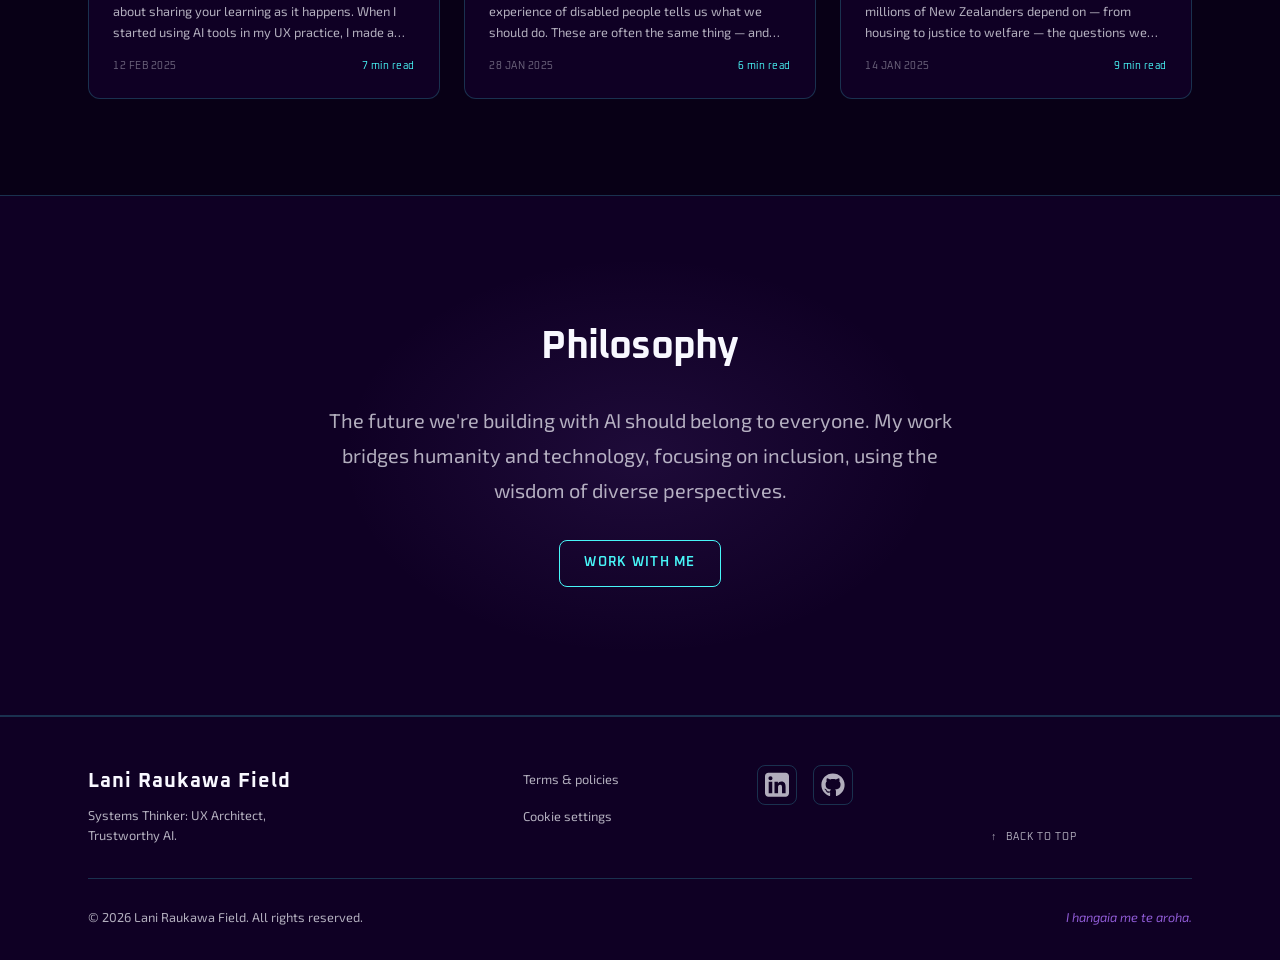
==== commit 89d42d98: "Fix missing bracket in json-ld" ====
--- a/index.html
+++ b/index.html
@@ -66,26 +66,28 @@
         "url": "https://lani.nz",
         "name": "Lani Raukawa Field",
         "publisher": { "@id": "https://lani.nz/#person" }
+      },
+      {
+        "@type": "FAQPage",
+        "mainEntity": [
+          {
+            "@type": "Question",
+            "name": "Who is Lani Raukawa Field?",
+            "acceptedAnswer": {
+              "@type": "Answer",
+              "text": "Lani is a UX/AI consultant based in Wellington, New Zealand."
+            }
+          },
+          {
+            "@type": "Question",
+            "name": "What does Lani Raukawa Field do?",
+            "acceptedAnswer": {
+              "@type": "Answer",
+              "text": "Lani assists people and organisations wanting to improve their website content for human beings and artificial intelligence."
+            }
+          }
+        ]
       }
-     "@type": "FAQPage",
-     "mainEntity": [
-        {
-          "@type": "Question",
-          "name": "Who is Lani Raukawa Field?",
-          "acceptedAnswer": {
-            "@type": "Answer",
-            "text": "Lani is a UX/AI consultant based in Wellington, New Zealand."
-          }
-        },
-        {
-          "@type": "Question",
-          "name": "What does Lani Raukawa Field do?",
-          "acceptedAnswer": {
-            "@type": "Answer",
-            "text": "Lani assists people and organisations wanting to improve their website content for human beings and artificial intelligence."
-          }
-        }
-      ]
     ]
   }
   </script>
--- a/assets/styles/base.css
+++ b/assets/styles/base.css
@@ -0,0 +1,515 @@
+/* ================================================================
+   BASE.CSS — Lani Raukawa Field · lanifield.nz
+   Design tokens · Reset · Typography · Accessibility utilities
+   ================================================================
+   Table of contents:
+     1. Design tokens (custom properties)
+     2. @font-face declarations
+     3. Reset & box model
+     4. Base typography
+     5. Focus styles
+     6. Accessibility utilities
+     7. Reduced-motion preferences
+   ================================================================ */
+
+
+/* ----------------------------------------------------------------
+   1. DESIGN TOKENS
+   All visual decisions in one place.
+   Changing a token here propagates everywhere.
+   ---------------------------------------------------------------- */
+
+:root {
+
+  /* Colour palette */
+  --color-void:      #080016;   /* Shadow Void — body background          */
+  --color-void-80:   #0f0024;   /* Slightly lighter — card/panel bg       */
+  --color-void-60:   #1a0035;   /* Section alternates                     */
+  --color-smoke:     #f8f8ff;   /* Smokey White — body text               */
+  --color-smoke-70:  rgba(248, 248, 255, 0.70); /* Muted body text        */
+  --color-smoke-40:  rgba(248, 248, 255, 0.40); /* Placeholder / disabled */
+  --color-cyan:      #48f6f8;   /* Electric Cyan — primary accent          */
+  --color-cyan-dim:  rgba(72, 246, 248, 0.15);  /* Glow / hover fill      */
+  --color-lavender:  #8d59d2;   /* Digital Lavender — secondary accent    */
+  --color-lavender-dim: rgba(141, 89, 210, 0.15);
+  --color-green:     #4efd54;   /* Neon Green — tertiary / success        */
+  --color-green-dim: rgba(78, 253, 84, 0.12);
+
+  /* Semantic colour aliases */
+  --color-bg:            var(--color-void);
+  --color-bg-raised:     var(--color-void-80);
+  --color-bg-elevated:   var(--color-void-60);
+  --color-text:          var(--color-smoke);
+  --color-text-muted:    var(--color-smoke-70);
+  --color-text-subtle:   var(--color-smoke-40);
+  --color-primary:       var(--color-cyan);
+  --color-secondary:     var(--color-lavender);
+  --color-accent:        var(--color-green);
+  --color-border:        rgba(72, 246, 248, 0.20);
+  --color-border-strong: rgba(72, 246, 248, 0.45);
+
+  /* Focus ring — WCAG 2.2 §2.4.11 requires 2px + 3:1 ratio */
+  --color-focus:         var(--color-cyan);
+  --focus-ring:          0 0 0 3px var(--color-focus);
+
+  /* Typography */
+  --font-display: 'Oxanium', 'Courier New', monospace;
+  --font-body:    'Exo 2', 'Segoe UI', system-ui, sans-serif;
+
+  /* Type scale — Major Third (×1.250) from 1rem base
+     Calculated: base × ratio^n
+     xs   0.64rem   ×0.512
+     sm   0.80rem   ×0.640
+     md   1.00rem   base
+     lg   1.25rem   ×1.250
+     xl   1.563rem  ×1.563
+     2xl  1.953rem  ×1.953
+     3xl  2.441rem  ×2.441
+     4xl  3.052rem  ×3.052
+  */
+  --text-xs:  0.64rem;
+  --text-sm:  0.80rem;
+  --text-md:  1.00rem;
+  --text-lg:  1.25rem;
+  --text-xl:  1.563rem;
+  --text-2xl: 1.953rem;
+  --text-3xl: 2.441rem;
+  --text-4xl: 3.052rem;
+
+  /* Font weights (variable font range 200–800 for both families) */
+  --weight-light:    300;
+  --weight-regular:  400;
+  --weight-medium:   500;
+  --weight-semibold: 600;
+  --weight-bold:     700;
+  --weight-extrabold: 800;
+
+  /* Line heights */
+  --leading-tight:  1.2;
+  --leading-snug:   1.35;
+  --leading-base:   1.6;
+  --leading-loose:  1.75;
+
+  /* Letter spacing */
+  --tracking-tight:  -0.02em;
+  --tracking-normal:  0em;
+  --tracking-wide:    0.05em;
+  --tracking-wider:   0.10em;
+  --tracking-widest:  0.15em;
+
+  /* Spacing — 8pt grid
+     4 / 8 / 12 / 16 / 24 / 32 / 48 / 64 / 96 / 128px */
+  --space-1:  0.25rem;   /*  4px */
+  --space-2:  0.50rem;   /*  8px */
+  --space-3:  0.75rem;   /* 12px */
+  --space-4:  1.00rem;   /* 16px */
+  --space-6:  1.50rem;   /* 24px */
+  --space-8:  2.00rem;   /* 32px */
+  --space-12: 3.00rem;   /* 48px */
+  --space-16: 4.00rem;   /* 64px */
+  --space-24: 6.00rem;   /* 96px */
+  --space-32: 8.00rem;   /* 128px */
+
+  /* Border radius */
+  --radius-sm:   4px;
+  --radius-md:   8px;
+  --radius-lg:  12px;
+  --radius-xl:  16px;
+  --radius-full: 9999px;
+
+  /* Borders */
+  --border-thin:   1px solid var(--color-border);
+  --border-medium: 1px solid var(--color-border-strong);
+
+  /* Shadows — coloured for dark-mode depth */
+  --shadow-sm:  0 1px 4px rgba(72, 246, 248, 0.08);
+  --shadow-md:  0 4px 16px rgba(72, 246, 248, 0.12),
+                0 1px 4px  rgba(0, 0, 0, 0.40);
+  --shadow-lg:  0 8px 32px rgba(72, 246, 248, 0.15),
+                0 2px 8px  rgba(0, 0, 0, 0.50);
+  --shadow-glow-cyan:     0 0 24px rgba(72, 246, 248, 0.35);
+  --shadow-glow-lavender: 0 0 24px rgba(141, 89, 210, 0.40);
+
+  /* Layout */
+  --container-max:    1200px;
+  --container-narrow:  720px;
+  --container-wide:   1400px;
+  --header-height:      64px;
+
+  /* Transitions */
+  --transition-fast:   150ms ease-out;
+  --transition-base:   250ms ease-out;
+  --transition-slow:   400ms ease-out;
+  --transition-spring: 350ms cubic-bezier(0.34, 1.56, 0.64, 1);
+
+  /* Z-index scale */
+  --z-below:   -1;
+  --z-base:     0;
+  --z-raised:  10;
+  --z-nav:     100;
+  --z-overlay: 200;
+  --z-modal:   300;
+  --z-toast:   400;
+}
+
+
+/* ----------------------------------------------------------------
+   2. @FONT-FACE DECLARATIONS
+   Variable fonts — one request per family.
+   font-display: swap prevents invisible text during load.
+   @supports ensures variable axes work where supported.
+   ---------------------------------------------------------------- */
+
+/* Oxanium — display / headings (weight range 200–800) */
+@font-face {
+  font-family: 'Oxanium';
+  src: url('../fonts/Oxanium-VariableFont_wght.woff2') format('woff2 supports variations'),
+       url('../fonts/Oxanium-VariableFont_wght.woff2') format('woff2-variations');
+  font-weight: 200 800;
+  font-style: normal;
+  font-display: swap;
+}
+
+/* Exo 2 — body / UI (weight range 100–900) */
+@font-face {
+  font-family: 'Exo 2';
+  src: url('../fonts/Exo2-VariableFont_wght.woff2') format('woff2 supports variations'),
+       url('../fonts/Exo2-VariableFont_wght.woff2') format('woff2-variations');
+  font-weight: 100 900;
+  font-style: normal;
+  font-display: swap;
+}
+
+/* Exo 2 Italic — used for whakatauki quote */
+@font-face {
+  font-family: 'Exo 2';
+  src: url('../fonts/Exo2-Italic-VariableFont_wght.woff2') format('woff2 supports variations'),
+       url('../fonts/Exo2-Italic-VariableFont_wght.woff2') format('woff2-variations');
+  font-weight: 100 900;
+  font-style: italic;
+  font-display: swap;
+}
+
+
+/* ----------------------------------------------------------------
+   3. RESET & BOX MODEL
+   Minimal opinionated reset — not a full normalise.
+   ---------------------------------------------------------------- */
+
+*,
+*::before,
+*::after {
+  box-sizing: border-box;
+  margin: 0;
+  padding: 0;
+}
+
+html {
+  /* Prevent font size inflation on mobile */
+  -webkit-text-size-adjust: 100%;
+  text-size-adjust: 100%;
+
+  /* Smooth scroll — overridden to instant for reduced-motion */
+  scroll-behavior: smooth;
+
+  /* Set root font — 16px = 1rem */
+  font-size: 100%;
+
+  /* Improve text rendering */
+  -webkit-font-smoothing: antialiased;
+  -moz-osx-font-smoothing: grayscale;
+}
+
+body {
+  background-color: var(--color-bg);
+  color: var(--color-text);
+  font-family: var(--font-body);
+  font-size: var(--text-md);
+  font-weight: var(--weight-regular);
+  line-height: var(--leading-base);
+  min-height: 100dvh;
+  overflow-x: hidden;
+}
+
+/* Remove default list styles — re-added where semantic context needs them */
+ul,
+ol {
+  list-style: none;
+}
+
+/* Improve media defaults */
+img,
+video,
+svg {
+  display: block;
+  max-width: 100%;
+}
+
+/* Inherit fonts for form elements */
+button,
+input,
+select,
+textarea {
+  font: inherit;
+}
+
+/* Remove button browser defaults */
+button {
+  background: none;
+  border: none;
+  cursor: pointer;
+}
+
+/* Improve link defaults */
+a {
+  color: inherit;
+  text-decoration: none;
+}
+
+/* Horizontal rule */
+hr {
+  border: none;
+  border-top: var(--border-thin);
+  margin-block: var(--space-8);
+}
+
+/* Prevent orphans on short text elements */
+p,
+li,
+figcaption {
+  text-wrap: pretty;
+}
+
+h1, h2, h3, h4, h5, h6 {
+  text-wrap: balance;
+}
+
+/* SVG colour inheritance */
+svg {
+  fill: currentColor;
+  overflow: visible;
+}
+
+
+/* ----------------------------------------------------------------
+   4. BASE TYPOGRAPHY
+   ---------------------------------------------------------------- */
+
+/* Headings — display font, tight tracking */
+h1, h2, h3 {
+  font-family: var(--font-display);
+  font-weight: var(--weight-bold);
+  letter-spacing: var(--tracking-tight);
+  line-height: var(--leading-tight);
+  color: var(--color-text);
+}
+
+h4, h5, h6 {
+  font-family: var(--font-body);
+  font-weight: var(--weight-semibold);
+  line-height: var(--leading-snug);
+  color: var(--color-text);
+}
+
+h1 { font-size: clamp(var(--text-2xl), 5vw, var(--text-4xl)); }
+h2 { font-size: clamp(var(--text-xl),  4vw, var(--text-3xl)); }
+h3 { font-size: clamp(var(--text-lg),  3vw, var(--text-2xl)); }
+h4 { font-size: var(--text-xl); }
+h5 { font-size: var(--text-lg); }
+h6 { font-size: var(--text-md); }
+
+/* Body text */
+p {
+  max-width: 68ch;  /* Optimal reading measure */
+  color: var(--color-text-muted);
+}
+
+/* Links inline in body text */
+p a,
+li a,
+figcaption a {
+  color: var(--color-primary);
+  text-decoration: underline;
+  text-decoration-thickness: 1px;
+  text-underline-offset: 3px;
+  transition: color var(--transition-fast),
+              text-decoration-color var(--transition-fast);
+}
+
+p a:hover,
+li a:hover,
+figcaption a:hover {
+  color: var(--color-smoke);
+  text-decoration-color: var(--color-cyan);
+}
+
+/* Emphasis */
+em {
+  font-style: italic;
+  color: var(--color-primary);
+}
+
+strong {
+  font-weight: var(--weight-bold);
+  color: var(--color-text);
+}
+
+/* Small text */
+small {
+  font-size: var(--text-sm);
+  color: var(--color-text-muted);
+}
+
+/* Block quotation */
+blockquote {
+  border-left: 3px solid var(--color-lavender);
+  padding-left: var(--space-6);
+  font-style: italic;
+  color: var(--color-text-muted);
+}
+
+/* Code — used in journal entries */
+code {
+  font-family: 'Courier New', Courier, monospace;
+  font-size: 0.875em;
+  background-color: var(--color-bg-raised);
+  color: var(--color-cyan);
+  padding: 0.1em 0.35em;
+  border-radius: var(--radius-sm);
+  border: 1px solid var(--color-border);
+}
+
+pre {
+  background-color: var(--color-bg-raised);
+  border: var(--border-thin);
+  border-radius: var(--radius-md);
+  padding: var(--space-6);
+  overflow-x: auto;
+}
+
+pre code {
+  background: none;
+  border: none;
+  padding: 0;
+  font-size: var(--text-sm);
+}
+
+
+/* ----------------------------------------------------------------
+   5. FOCUS STYLES
+   WCAG 2.2 §2.4.11 — Focus Appearance.
+   Visible focus ring on ALL interactive elements,
+   not just keyboard navigation.
+   ---------------------------------------------------------------- */
+
+/* Remove default browser outlines — we provide our own */
+:focus {
+  outline: none;
+}
+
+/* Apply focus ring to all interactive elements */
+:focus-visible {
+  outline: 3px solid var(--color-focus);
+  outline-offset: 3px;
+  border-radius: var(--radius-sm);
+}
+
+/* Button focus — slightly larger offset */
+button:focus-visible,
+[role="button"]:focus-visible {
+  outline: 3px solid var(--color-focus);
+  outline-offset: 4px;
+  border-radius: var(--radius-md);
+}
+
+/* Link focus within text — offset avoids underlining clash */
+a:focus-visible {
+  outline: 3px solid var(--color-focus);
+  outline-offset: 2px;
+  border-radius: 2px;
+}
+
+
+/* ----------------------------------------------------------------
+   6. ACCESSIBILITY UTILITIES
+   ---------------------------------------------------------------- */
+
+/* Visually hidden — readable by AT, invisible on screen.
+   Standard pattern; do not use display:none or visibility:hidden. */
+.sr-only {
+  position: absolute;
+  width: 1px;
+  height: 1px;
+  padding: 0;
+  margin: -1px;
+  overflow: hidden;
+  clip: rect(0, 0, 0, 0);
+  white-space: nowrap;
+  border: 0;
+}
+
+/* Focusable sr-only — reveals on focus (used for skip links) */
+.sr-only-focusable:focus,
+.sr-only-focusable:focus-visible {
+  position: static;
+  width: auto;
+  height: auto;
+  padding: var(--space-2) var(--space-4);
+  margin: 0;
+  overflow: visible;
+  clip: auto;
+  white-space: normal;
+}
+
+/* Skip link
+   Positioned off-screen until focused.
+   Appears top-left when tabbed to.  */
+.skip-link {
+  position: fixed;
+  top: var(--space-4);
+  left: var(--space-4);
+  z-index: var(--z-toast);
+  background-color: var(--color-bg);
+  color: var(--color-primary);
+  font-family: var(--font-display);
+  font-size: var(--text-sm);
+  font-weight: var(--weight-bold);
+  letter-spacing: var(--tracking-wide);
+  text-transform: uppercase;
+  padding: var(--space-3) var(--space-6);
+  border: 2px solid var(--color-primary);
+  border-radius: var(--radius-md);
+  transform: translateY(-200%);
+  transition: transform var(--transition-fast);
+  text-decoration: none;
+}
+
+.skip-link:focus,
+.skip-link:focus-visible {
+  transform: translateY(0);
+  outline: 3px solid var(--color-focus);
+  outline-offset: 3px;
+}
+
+
+/* ----------------------------------------------------------------
+   7. REDUCED-MOTION PREFERENCES
+   Respects prefers-reduced-motion at the base level.
+   Components add their own motion; this ensures the
+   baseline is always safe.
+   ---------------------------------------------------------------- */
+
+@media (prefers-reduced-motion: reduce) {
+  html {
+    scroll-behavior: auto;
+  }
+
+  *,
+  *::before,
+  *::after {
+    animation-duration: 0.01ms !important;
+    animation-iteration-count: 1 !important;
+    transition-duration: 0.01ms !important;
+    scroll-behavior: auto !important;
+  }
+}
--- a/assets/styles/components.css
+++ b/assets/styles/components.css
@@ -0,0 +1,966 @@
+/* ================================================================
+   COMPONENTS.CSS — Lani Raukawa Field · lanifield.nz
+   Reusable UI components
+   ================================================================
+   Table of contents:
+     1.  Container
+     2.  Buttons
+     3.  Site header & logo
+     4.  Navigation
+     5.  Cookie consent banner
+     6.  Journal cards
+     7.  Skills highlight
+     8.  Whakatauki (proverb block)
+     9.  Philosophy section
+    10.  Site footer
+    11.  Decorative: circuit-trace motif
+   ================================================================ */
+
+
+/* ----------------------------------------------------------------
+   1. CONTAINER
+   Centred wrapper with responsive horizontal padding.
+   ---------------------------------------------------------------- */
+
+.container {
+  width: 100%;
+  max-width: var(--container-max);
+  margin-inline: auto;
+  padding-inline: var(--space-6);
+}
+
+@media (min-width: 800px) {
+  .container {
+    padding-inline: var(--space-8);
+  }
+}
+
+@media (min-width: 1200px) {
+  .container {
+    padding-inline: var(--space-12);
+  }
+}
+
+
+/* ----------------------------------------------------------------
+   2. BUTTONS
+   Two variants: primary (cyan outline) and secondary (ghost).
+   Focus, hover, and active states all visible.
+   ---------------------------------------------------------------- */
+
+.btn {
+  display: inline-flex;
+  align-items: center;
+  gap: var(--space-2);
+  font-family: var(--font-display);
+  font-size: var(--text-sm);
+  font-weight: var(--weight-semibold);
+  letter-spacing: var(--tracking-wider);
+  text-transform: uppercase;
+  padding: var(--space-3) var(--space-6);
+  border-radius: var(--radius-md);
+  border: 1px solid transparent;
+  text-decoration: none;
+  cursor: pointer;
+  transition: background-color var(--transition-base),
+              color var(--transition-base),
+              border-color var(--transition-base),
+              box-shadow var(--transition-base),
+              transform var(--transition-fast);
+  white-space: nowrap;
+  position: relative;
+  overflow: hidden;
+}
+
+.btn:active {
+  transform: translateY(1px);
+}
+
+/* Primary — Electric Cyan outline, fills on hover */
+.btn--primary {
+  color: var(--color-cyan);
+  border-color: var(--color-cyan);
+  background-color: transparent;
+}
+
+.btn--primary::before {
+  content: '';
+  position: absolute;
+  inset: 0;
+  background-color: var(--color-cyan);
+  opacity: 0;
+  transition: opacity var(--transition-base);
+}
+
+.btn--primary:hover {
+  color: var(--color-void);
+  box-shadow: var(--shadow-glow-cyan);
+}
+
+.btn--primary:hover::before {
+  opacity: 1;
+}
+
+.btn--primary span {
+  position: relative;
+  z-index: 1;
+}
+
+.btn--primary:focus-visible {
+  outline: 3px solid var(--color-focus);
+  outline-offset: 4px;
+}
+
+/* Secondary — Lavender ghost */
+.btn--secondary {
+  color: var(--color-lavender);
+  border-color: var(--color-lavender);
+  background-color: transparent;
+}
+
+.btn--secondary:hover {
+  background-color: var(--color-lavender-dim);
+  box-shadow: var(--shadow-glow-lavender);
+}
+
+.btn--secondary:focus-visible {
+  outline: 3px solid var(--color-lavender);
+  outline-offset: 4px;
+}
+
+/* Text only — no border, for inline CTAs */
+.btn--ghost {
+  color: var(--color-cyan);
+  border-color: transparent;
+  padding-inline: var(--space-2);
+}
+
+.btn--ghost:hover {
+  color: var(--color-smoke);
+}
+
+
+/* ----------------------------------------------------------------
+   3. SITE HEADER
+   Sticky, full-width dark bar.
+   Inner content uses flex layout.
+   ---------------------------------------------------------------- */
+
+.site-header {
+  position: sticky;
+  top: 0;
+  z-index: var(--z-nav);
+  background-color: var(--color-void);
+  border-bottom: 1px solid var(--color-border);
+  height: var(--header-height);
+
+  /* Subtle backdrop blur for glass-panel feel */
+  backdrop-filter: blur(8px);
+  -webkit-backdrop-filter: blur(8px);
+
+  /* Compensate when backdrop-filter not supported */
+  background-color: rgba(8, 0, 22, 0.95);
+}
+
+.site-header__inner {
+  height: 100%;
+  display: flex;
+  align-items: center;
+  justify-content: space-between;
+  gap: var(--space-4);
+}
+
+/* Logo / site identity link */
+.site-header__logo {
+  display: flex;
+  align-items: center;
+  gap: var(--space-3);
+  text-decoration: none;
+  flex-shrink: 0;
+}
+
+.site-header__logo img {
+  width: 40px;
+  height: 40px;
+  flex-shrink: 0;
+}
+
+.site-header__name {
+  display: flex;
+  flex-direction: column;
+  gap: 1px;
+}
+
+.site-header__fullname {
+  font-family: var(--font-display);
+  font-size: var(--text-sm);
+  font-weight: var(--weight-bold);
+  color: var(--color-smoke);
+  letter-spacing: var(--tracking-wide);
+  line-height: 1.1;
+}
+
+.site-header__title {
+  font-family: var(--font-body);
+  font-size: var(--text-xs);
+  font-weight: var(--weight-regular);
+  color: var(--color-text-muted);
+  letter-spacing: var(--tracking-wide);
+  text-transform: uppercase;
+  line-height: 1.1;
+}
+
+.site-header__logo:hover .site-header__fullname {
+  color: var(--color-cyan);
+  transition: color var(--transition-fast);
+}
+
+
+/* ----------------------------------------------------------------
+   4. NAVIGATION
+   Mobile: hidden off-screen, slides in on toggle.
+   Desktop: horizontal flex list.
+   ---------------------------------------------------------------- */
+
+/* Hamburger button — mobile only */
+.nav-toggle {
+  display: flex;
+  flex-direction: column;
+  justify-content: center;
+  gap: 5px;
+  width: 40px;
+  height: 40px;
+  padding: var(--space-2);
+  flex-shrink: 0;
+  position: relative;
+  z-index: var(--z-nav);
+}
+
+.nav-toggle span {
+  display: block;
+  height: 2px;
+  width: 100%;
+  background-color: var(--color-smoke);
+  border-radius: var(--radius-full);
+  transform-origin: center;
+  transition: transform var(--transition-base),
+              opacity var(--transition-base),
+              background-color var(--transition-fast);
+}
+
+.nav-toggle:hover span {
+  background-color: var(--color-cyan);
+}
+
+/* Animated to X when open */
+.nav-toggle[aria-expanded="true"] span:nth-child(1) {
+  transform: translateY(7px) rotate(45deg);
+}
+
+.nav-toggle[aria-expanded="true"] span:nth-child(2) {
+  opacity: 0;
+  transform: scaleX(0);
+}
+
+.nav-toggle[aria-expanded="true"] span:nth-child(3) {
+  transform: translateY(-7px) rotate(-45deg);
+}
+
+/* Nav list — mobile: hidden by default */
+.site-nav {
+  position: fixed;
+  inset: var(--header-height) 0 0 0;
+  background-color: rgba(8, 0, 22, 0.97);
+  display: flex;
+  align-items: center;
+  justify-content: center;
+  opacity: 0;
+  visibility: hidden;
+  transform: translateY(-8px);
+  transition: opacity var(--transition-base),
+              visibility var(--transition-base),
+              transform var(--transition-base);
+  backdrop-filter: blur(12px);
+  -webkit-backdrop-filter: blur(12px);
+}
+
+.site-nav.is-open {
+  opacity: 1;
+  visibility: visible;
+  transform: translateY(0);
+}
+
+.site-nav__list {
+  display: flex;
+  flex-direction: column;
+  align-items: center;
+  gap: var(--space-6);
+}
+
+.site-nav__link {
+  font-family: var(--font-display);
+  font-size: var(--text-xl);
+  font-weight: var(--weight-semibold);
+  letter-spacing: var(--tracking-wide);
+  color: var(--color-text-muted);
+  text-decoration: none;
+  text-transform: uppercase;
+  transition: color var(--transition-fast);
+  position: relative;
+  padding-block: var(--space-2);
+}
+
+.site-nav__link::after {
+  content: '';
+  position: absolute;
+  bottom: 0;
+  left: 0;
+  width: 0;
+  height: 2px;
+  background-color: var(--color-cyan);
+  transition: width var(--transition-base);
+}
+
+.site-nav__link:hover {
+  color: var(--color-smoke);
+}
+
+.site-nav__link:hover::after {
+  width: 100%;
+}
+
+.site-nav__link--active {
+  color: var(--color-cyan);
+}
+
+.site-nav__link--active::after {
+  width: 100%;
+}
+
+/* Desktop nav — horizontal, no overlay */
+@media (min-width: 800px) {
+  .nav-toggle {
+    display: none;
+  }
+
+  .site-nav {
+    position: static;
+    background: none;
+    opacity: 1;
+    visibility: visible;
+    transform: none;
+    backdrop-filter: none;
+    -webkit-backdrop-filter: none;
+    inset: auto;
+    display: flex;
+    align-items: center;
+  }
+
+  .site-nav__list {
+    flex-direction: row;
+    gap: var(--space-8);
+  }
+
+  .site-nav__link {
+    font-size: var(--text-sm);
+  }
+}
+
+
+/* ----------------------------------------------------------------
+   5. COOKIE CONSENT BANNER
+   Appears at bottom of viewport.
+   Two consent tiers: necessary-only or analytics-included.
+   ---------------------------------------------------------------- */
+
+.cookie-banner {
+  position: fixed;
+  bottom: 0;
+  left: 0;
+  right: 0;
+  z-index: var(--z-overlay);
+  background-color: var(--color-bg-raised);
+  border-top: 1px solid var(--color-border);
+  padding: var(--space-6);
+  transform: translateY(100%);
+  transition: transform var(--transition-slow);
+  box-shadow: 0 -4px 24px rgba(72, 246, 248, 0.08);
+}
+
+.cookie-banner.is-visible {
+  transform: translateY(0);
+}
+
+.cookie-banner__inner {
+  max-width: var(--container-max);
+  margin-inline: auto;
+  display: flex;
+  flex-direction: column;
+  gap: var(--space-4);
+}
+
+.cookie-banner__text {
+  font-size: var(--text-sm);
+  color: var(--color-text-muted);
+  max-width: 60ch;
+}
+
+.cookie-banner__text a {
+  color: var(--color-primary);
+  text-decoration: underline;
+  text-underline-offset: 3px;
+}
+
+.cookie-banner__actions {
+  display: flex;
+  flex-wrap: wrap;
+  gap: var(--space-3);
+}
+
+@media (min-width: 800px) {
+  .cookie-banner__inner {
+    flex-direction: row;
+    align-items: center;
+    justify-content: space-between;
+  }
+}
+
+
+/* ----------------------------------------------------------------
+   6. JOURNAL CARDS
+   Card grid — 1 / 2 / 3 columns at breakpoints.
+   Each card has category tag, title, excerpt, date, read-more link.
+   ---------------------------------------------------------------- */
+
+/* Section header row: title left, CTA right */
+.journal-preview__header {
+  display: flex;
+  flex-direction: column;
+  gap: var(--space-4);
+  margin-bottom: var(--space-8);
+}
+
+.journal-preview__title {
+  color: var(--color-smoke);
+}
+
+@media (min-width: 500px) {
+  .journal-preview__header {
+    flex-direction: row;
+    align-items: center;
+    justify-content: space-between;
+  }
+}
+
+/* Card grid */
+.card-grid {
+  display: grid;
+  grid-template-columns: 1fr;
+  gap: var(--space-6);
+  list-style: none;
+}
+
+@media (min-width: 500px) {
+  .card-grid {
+    grid-template-columns: repeat(2, 1fr);
+  }
+}
+
+@media (min-width: 800px) {
+  .card-grid {
+    grid-template-columns: repeat(3, 1fr);
+  }
+}
+
+/* Loading fallback */
+.card-grid__fallback {
+  grid-column: 1 / -1;
+  color: var(--color-text-muted);
+  font-size: var(--text-sm);
+}
+
+/* Individual card */
+.card {
+  background-color: var(--color-bg-raised);
+  border: 1px solid var(--color-border);
+  border-radius: var(--radius-lg);
+  padding: var(--space-6);
+  display: flex;
+  flex-direction: column;
+  gap: var(--space-4);
+  transition: border-color var(--transition-base),
+              box-shadow var(--transition-base),
+              transform var(--transition-base);
+  position: relative;
+  overflow: hidden;
+}
+
+/* Subtle top-edge glow on hover */
+.card::before {
+  content: '';
+  position: absolute;
+  top: 0;
+  left: 0;
+  right: 0;
+  height: 1px;
+  background: linear-gradient(
+    90deg,
+    transparent,
+    var(--color-cyan),
+    transparent
+  );
+  opacity: 0;
+  transition: opacity var(--transition-base);
+}
+
+.card:hover {
+  border-color: var(--color-border-strong);
+  box-shadow: var(--shadow-md);
+  transform: translateY(-2px);
+}
+
+.card:hover::before {
+  opacity: 1;
+}
+
+/* Category tag */
+.card__category {
+  display: inline-block;
+  font-family: var(--font-display);
+  font-size: var(--text-xs);
+  font-weight: var(--weight-semibold);
+  letter-spacing: var(--tracking-widest);
+  text-transform: uppercase;
+  color: var(--color-lavender);
+  background-color: var(--color-lavender-dim);
+  padding: var(--space-1) var(--space-3);
+  border-radius: var(--radius-full);
+  border: 1px solid rgba(141, 89, 210, 0.30);
+  width: fit-content;
+}
+
+/* Card title */
+.card__title {
+  font-family: var(--font-display);
+  font-size: var(--text-lg);
+  font-weight: var(--weight-semibold);
+  color: var(--color-smoke);
+  line-height: var(--leading-snug);
+  letter-spacing: var(--tracking-tight);
+  margin: 0;
+}
+
+.card__title a {
+  color: inherit;
+  text-decoration: none;
+  transition: color var(--transition-fast);
+}
+
+.card__title a::after {
+  content: '';
+  position: absolute;
+  inset: 0;
+}
+
+.card__title a:hover {
+  color: var(--color-cyan);
+}
+
+/* Card excerpt */
+.card__excerpt {
+  font-size: var(--text-sm);
+  color: var(--color-text-muted);
+  line-height: var(--leading-base);
+  flex: 1;
+  max-width: none;
+
+  /* Clamp to 3 lines */
+  display: -webkit-box;
+  -webkit-line-clamp: 3;
+  -webkit-box-orient: vertical;
+  overflow: hidden;
+}
+
+/* Card footer: date + read time */
+.card__meta {
+  display: flex;
+  align-items: center;
+  justify-content: space-between;
+  font-size: var(--text-xs);
+  color: var(--color-text-subtle);
+  font-family: var(--font-display);
+  letter-spacing: var(--tracking-wide);
+  margin-top: auto;
+}
+
+.card__date {
+  text-transform: uppercase;
+}
+
+.card__read-time {
+  color: var(--color-cyan);
+}
+
+
+/* ----------------------------------------------------------------
+   7. SKILLS HIGHLIGHT
+   Three-item grid below avatar in hero.
+   Icon + abbreviation + label per item.
+   ---------------------------------------------------------------- */
+
+.skills-highlight {
+  display: grid;
+  grid-template-columns: repeat(3, 1fr);
+  gap: var(--space-3);
+  width: 100%;
+  margin-top: var(--space-4);
+}
+
+.skills-highlight__item {
+  display: flex;
+  flex-direction: column;
+  align-items: center;
+  gap: var(--space-2);
+  padding: var(--space-4) var(--space-3);
+  background-color: var(--color-bg-raised);
+  border: 1px solid var(--color-border);
+  border-radius: var(--radius-md);
+  text-align: center;
+  transition: border-color var(--transition-base),
+              background-color var(--transition-base);
+}
+
+.skills-highlight__item:hover {
+  border-color: var(--color-border-strong);
+  background-color: var(--color-bg-elevated);
+}
+
+.skills-highlight__icon {
+  color: var(--color-cyan);
+  display: flex;
+  align-items: center;
+  justify-content: center;
+  width: 32px;
+  height: 32px;
+}
+
+.skills-highlight__abbr {
+  font-family: var(--font-display);
+  font-size: var(--text-sm);
+  font-weight: var(--weight-bold);
+  color: var(--color-lavender);
+  letter-spacing: var(--tracking-wider);
+}
+
+.skills-highlight__label {
+  font-size: var(--text-xs);
+  color: var(--color-text-muted);
+  line-height: var(--leading-snug);
+}
+
+
+/* ----------------------------------------------------------------
+   8. WHAKATAUKI
+   Full-width proverb block with centred Māori text
+   and English translation below.
+   ---------------------------------------------------------------- */
+
+.whakatauaki {
+  background-color: var(--color-bg-elevated);
+  border-block: 1px solid var(--color-border);
+  text-align: center;
+}
+
+.whakatauaki__figure {
+  display: flex;
+  flex-direction: column;
+  align-items: center;
+  gap: var(--space-6);
+}
+
+.whakatauaki__quote {
+  border-left: none;
+  padding-left: 0;
+  font-family: var(--font-body);
+  font-style: italic;
+  font-size: clamp(var(--text-xl), 3vw, var(--text-2xl));
+  font-weight: var(--weight-light);
+  color: var(--color-cyan);
+  line-height: var(--leading-snug);
+  letter-spacing: var(--tracking-normal);
+  max-width: 30ch;
+}
+
+.whakatauaki__quote p {
+  max-width: none;
+  color: inherit;
+}
+
+.whakatauaki__translation {
+  font-size: var(--text-md);
+  color: var(--color-text-muted);
+  line-height: var(--leading-base);
+}
+
+.whakatauaki__translation p {
+  max-width: none;
+  color: inherit;
+}
+
+/* Decorative open-quote mark */
+.whakatauaki__figure::before {
+  content: '\201C';
+  font-size: 6rem;
+  font-family: var(--font-body);
+  color: var(--color-lavender);
+  opacity: 0.25;
+  line-height: 1;
+  display: block;
+  height: 0;
+  transform: translateY(var(--space-8));
+  pointer-events: none;
+  aria-hidden: true;
+}
+
+
+/* ----------------------------------------------------------------
+   9. PHILOSOPHY SECTION
+   Dark banner with centred text and CTA.
+   ---------------------------------------------------------------- */
+
+.philosophy {
+  background-color: var(--color-bg-raised);
+  border-block: 1px solid var(--color-border);
+  text-align: center;
+  position: relative;
+  overflow: hidden;
+}
+
+/* Background decoration — subtle radial gradient */
+.philosophy::before {
+  content: '';
+  position: absolute;
+  top: 50%;
+  left: 50%;
+  transform: translate(-50%, -50%);
+  width: 600px;
+  height: 400px;
+  background: radial-gradient(
+    ellipse at center,
+    rgba(141, 89, 210, 0.12) 0%,
+    transparent 70%
+  );
+  pointer-events: none;
+}
+
+.philosophy__inner {
+  position: relative;
+  z-index: 1;
+  display: flex;
+  flex-direction: column;
+  align-items: center;
+  gap: var(--space-8);
+  max-width: var(--container-narrow);
+  margin-inline: auto;
+}
+
+.philosophy__title {
+  font-size: clamp(var(--text-2xl), 4vw, var(--text-3xl));
+  color: var(--color-smoke);
+}
+
+.philosophy__body {
+  font-size: var(--text-lg);
+  color: var(--color-text-muted);
+  line-height: var(--leading-loose);
+  text-align: center;
+  max-width: 55ch;
+}
+
+
+/* ----------------------------------------------------------------
+   10. SITE FOOTER
+   Four areas: brand, nav, social, legal.
+   ---------------------------------------------------------------- */
+
+.site-footer {
+  background-color: var(--color-bg-raised);
+  border-top: 1px solid var(--color-border);
+  padding-block: var(--space-12) var(--space-8);
+}
+
+.site-footer__inner {
+  display: grid;
+  grid-template-columns: 1fr;
+  gap: var(--space-8);
+}
+
+@media (min-width: 500px) {
+  .site-footer__inner {
+    grid-template-columns: 1fr 1fr;
+  }
+}
+
+@media (min-width: 800px) {
+  .site-footer__inner {
+    grid-template-columns: 2fr 1fr 1fr 1fr;
+    align-items: start;
+  }
+}
+
+/* Brand */
+.site-footer__name {
+  font-family: var(--font-display);
+  font-size: var(--text-lg);
+  font-weight: var(--weight-bold);
+  color: var(--color-smoke);
+  letter-spacing: var(--tracking-wide);
+  max-width: none;
+  margin-bottom: var(--space-2);
+}
+
+.site-footer__statement {
+  font-size: var(--text-sm);
+  color: var(--color-text-muted);
+  max-width: 32ch;
+}
+
+/* Footer nav */
+.site-footer__nav ul,
+.site-footer__social ul {
+  display: flex;
+  flex-direction: column;
+  gap: var(--space-3);
+}
+
+.site-footer__nav a,
+.site-footer__nav button {
+  font-size: var(--text-sm);
+  color: var(--color-text-muted);
+  text-decoration: none;
+  transition: color var(--transition-fast);
+  background: none;
+  border: none;
+  cursor: pointer;
+  padding: 0;
+  text-align: left;
+  font-family: var(--font-body);
+}
+
+.site-footer__nav a:hover,
+.site-footer__nav button:hover {
+  color: var(--color-cyan);
+}
+
+/* Social icons */
+.site-footer__social ul {
+  flex-direction: row;
+  gap: var(--space-4);
+}
+
+.site-footer__social a {
+  display: flex;
+  align-items: center;
+  justify-content: center;
+  width: 40px;
+  height: 40px;
+  border: 1px solid var(--color-border);
+  border-radius: var(--radius-md);
+  color: var(--color-text-muted);
+  transition: color var(--transition-fast),
+              border-color var(--transition-fast),
+              background-color var(--transition-fast);
+}
+
+.site-footer__social a:hover {
+  color: var(--color-cyan);
+  border-color: var(--color-border-strong);
+  background-color: var(--color-cyan-dim);
+}
+
+.social-icon {
+  width: 18px;
+  height: 18px;
+  fill: none;
+  stroke: currentColor;
+  stroke-width: 2;
+  stroke-linecap: round;
+  stroke-linejoin: round;
+}
+
+/* Back to top */
+.site-footer__back-top {
+  display: inline-flex;
+  align-items: center;
+  gap: var(--space-2);
+  font-size: var(--text-xs);
+  font-family: var(--font-display);
+  letter-spacing: var(--tracking-wider);
+  text-transform: uppercase;
+  color: var(--color-text-muted);
+  text-decoration: none;
+  transition: color var(--transition-fast);
+  align-self: end;
+}
+
+.site-footer__back-top:hover {
+  color: var(--color-cyan);
+}
+
+/* Legal / copyright row */
+.site-footer__legal {
+  grid-column: 1 / -1;
+  border-top: 1px solid var(--color-border);
+  padding-top: var(--space-6);
+  display: flex;
+  flex-direction: column;
+  gap: var(--space-2);
+}
+
+@media (min-width: 500px) {
+  .site-footer__legal {
+    flex-direction: row;
+    justify-content: space-between;
+    align-items: center;
+  }
+}
+
+.site-footer__whakatauaki em {
+  color: var(--color-lavender);
+}
+
+
+/* ----------------------------------------------------------------
+   11. DECORATIVE: CIRCUIT-TRACE MOTIF
+   Pure CSS animated circuit lines — used as section decoration.
+   Applied via ::after pseudo on sections that call for it.
+   Respects prefers-reduced-motion (handled in base.css).
+   ---------------------------------------------------------------- */
+
+@keyframes trace-flow {
+  0%   { stroke-dashoffset: 1000; opacity: 0; }
+  20%  { opacity: 0.6; }
+  80%  { opacity: 0.6; }
+  100% { stroke-dashoffset: 0; opacity: 0; }
+}
+
+/* Glowing dot pulse used on skills/hero */
+@keyframes pulse-glow {
+  0%, 100% {
+    box-shadow: 0 0 4px var(--color-cyan),
+                0 0 8px var(--color-cyan);
+    opacity: 0.6;
+  }
+  50% {
+    box-shadow: 0 0 8px var(--color-cyan),
+                0 0 20px var(--color-cyan),
+                0 0 40px rgba(72, 246, 248, 0.3);
+    opacity: 1;
+  }
+}
+
+/* Scan line — used on hero avatar frame */
+@keyframes scan {
+  0%   { top: -2px; }
+  100% { top: calc(100% + 2px); }
+}
--- a/assets/styles/layout.css
+++ b/assets/styles/layout.css
@@ -0,0 +1,367 @@
+/* ================================================================
+   LAYOUT.CSS — Lani Raukawa Field · lanifield.nz
+   Page-level layout, section spacing, hero, responsive grid
+   ================================================================
+   Table of contents:
+     1.  Section base
+     2.  Hero layout
+     3.  Avatar frame
+     4.  Whakatauki section spacing
+     5.  Journal preview section
+     6.  Philosophy section spacing
+     7.  Page-level background
+     8.  Utility layout helpers
+   ================================================================ */
+
+
+/* ----------------------------------------------------------------
+   1. SECTION BASE
+   Consistent vertical rhythm across all sections.
+   ---------------------------------------------------------------- */
+
+.section {
+  padding-block: var(--space-16);
+}
+
+@media (min-width: 800px) {
+  .section {
+    padding-block: var(--space-24);
+  }
+}
+
+
+/* ----------------------------------------------------------------
+   2. HERO LAYOUT
+   Two-column at 800px+: text left, avatar/skills right.
+   Below 800px: stacked, text first.
+   ---------------------------------------------------------------- */
+
+.hero {
+  padding-block-start: calc(var(--space-16) + var(--space-4));
+  position: relative;
+  overflow: hidden;
+}
+
+/* Background atmosphere — deep radial glow, top-left */
+.hero::before {
+  content: '';
+  position: absolute;
+  top: -20%;
+  left: -10%;
+  width: 70%;
+  height: 120%;
+  background: radial-gradient(
+    ellipse at 30% 40%,
+    rgba(141, 89, 210, 0.10) 0%,
+    rgba(72, 246, 248, 0.05) 40%,
+    transparent 70%
+  );
+  pointer-events: none;
+  z-index: 0;
+}
+
+.hero__inner {
+  position: relative;
+  z-index: 1;
+  display: grid;
+  grid-template-columns: 1fr;
+  gap: var(--space-12);
+  align-items: center;
+}
+
+@media (min-width: 800px) {
+  .hero__inner {
+    grid-template-columns: 1fr 1fr;
+    gap: var(--space-16);
+  }
+}
+
+@media (min-width: 1200px) {
+  .hero__inner {
+    grid-template-columns: 3fr 2fr;
+  }
+}
+
+/* Left column: text content */
+.hero__content {
+  display: flex;
+  flex-direction: column;
+  gap: var(--space-6);
+}
+
+.hero__heading {
+  font-size: clamp(var(--text-3xl), 6vw, var(--text-4xl));
+  font-weight: var(--weight-extrabold);
+  letter-spacing: var(--tracking-tight);
+  line-height: 1.05;
+  color: var(--color-smoke);
+
+  /* Gradient text — cyan to lavender */
+  background: linear-gradient(
+    135deg,
+    var(--color-cyan) 0%,
+    var(--color-smoke) 50%,
+    var(--color-lavender) 100%
+  );
+  -webkit-background-clip: text;
+  -webkit-text-fill-color: transparent;
+  background-clip: text;
+}
+
+/* Fallback for browsers without gradient text */
+@supports not (-webkit-background-clip: text) {
+  .hero__heading {
+    color: var(--color-smoke);
+  }
+}
+
+.hero__subheading {
+  font-family: var(--font-display);
+  font-size: clamp(var(--text-md), 2vw, var(--text-xl));
+  font-weight: var(--weight-medium);
+  color: var(--color-lavender);
+  letter-spacing: var(--tracking-wider);
+  text-transform: uppercase;
+  max-width: none;
+}
+
+.hero__body {
+  font-size: var(--text-lg);
+  color: var(--color-text-muted);
+  line-height: var(--leading-loose);
+  max-width: 52ch;
+}
+
+.hero__body em {
+  color: var(--color-cyan);
+  font-style: normal;
+  font-weight: var(--weight-medium);
+}
+
+/* Right column: avatar + skills */
+.hero__aside {
+  display: flex;
+  flex-direction: column;
+  align-items: center;
+  gap: var(--space-6);
+}
+
+@media (min-width: 800px) {
+  .hero__aside {
+    align-items: center;
+    justify-self: center;
+    width: 100%;
+    max-width: 380px;
+  }
+}
+
+
+/* ----------------------------------------------------------------
+   3. AVATAR FRAME
+   Hexagonal clip + animated scan line + glow border.
+   ---------------------------------------------------------------- */
+
+.hero__avatar-frame {
+  position: relative;
+  width: 260px;
+  height: 260px;
+  flex-shrink: 0;
+}
+
+@media (min-width: 500px) {
+  .hero__avatar-frame {
+    width: 300px;
+    height: 300px;
+  }
+}
+
+/* Outer glow ring */
+.hero__avatar-frame::before {
+  content: '';
+  position: absolute;
+  inset: -4px;
+  border-radius: 50%;
+  background: conic-gradient(
+    from 0deg,
+    var(--color-cyan),
+    var(--color-lavender),
+    var(--color-cyan)
+  );
+  animation: ring-spin 8s linear infinite;
+  z-index: -1;
+}
+
+@keyframes ring-spin {
+  from { transform: rotate(0deg); }
+  to   { transform: rotate(360deg); }
+}
+
+/* Inner mask to create ring effect */
+.hero__avatar-frame::after {
+  content: '';
+  position: absolute;
+  inset: 0;
+  border-radius: 50%;
+  border: 2px solid transparent;
+  background: var(--color-bg) padding-box;
+  z-index: 0;
+}
+
+.hero__avatar {
+  width: 100%;
+  height: 100%;
+  object-fit: cover;
+  border-radius: 50%;
+  position: relative;
+  z-index: 1;
+  display: block;
+
+  /* Subtle filter to match cyberpunk palette */
+  filter: saturate(0.9) contrast(1.05);
+}
+
+/* Scan line animation */
+.hero__avatar-frame .scan-line {
+  position: absolute;
+  left: 0;
+  right: 0;
+  height: 2px;
+  background: linear-gradient(
+    90deg,
+    transparent,
+    rgba(72, 246, 248, 0.6),
+    transparent
+  );
+  z-index: 2;
+  pointer-events: none;
+  border-radius: 50%;
+  animation: scan 4s ease-in-out infinite;
+  animation-delay: 1s;
+}
+
+/* Pause scan line if reduced motion */
+@media (prefers-reduced-motion: reduce) {
+  .hero__avatar-frame::before {
+    animation: none;
+  }
+  .hero__avatar-frame .scan-line {
+    animation: none;
+    display: none;
+  }
+}
+
+
+/* ----------------------------------------------------------------
+   4. WHAKATAUKI SECTION SPACING
+   ---------------------------------------------------------------- */
+
+.whakatauaki {
+  padding-block: var(--space-16);
+}
+
+@media (min-width: 800px) {
+  .whakatauaki {
+    padding-block: var(--space-24);
+  }
+}
+
+
+/* ----------------------------------------------------------------
+   5. JOURNAL PREVIEW SECTION
+   ---------------------------------------------------------------- */
+
+.journal-preview {
+  background-color: var(--color-bg);
+}
+
+
+/* ----------------------------------------------------------------
+   6. PHILOSOPHY SECTION SPACING
+   ---------------------------------------------------------------- */
+
+.philosophy {
+  padding-block: var(--space-24);
+}
+
+@media (min-width: 800px) {
+  .philosophy {
+    padding-block: var(--space-32);
+  }
+}
+
+
+/* ----------------------------------------------------------------
+   7. PAGE-LEVEL BACKGROUND
+   Subtle noise texture overlay on body via SVG data URI.
+   Adds depth without additional HTTP request.
+   ---------------------------------------------------------------- */
+
+body::before {
+  content: '';
+  position: fixed;
+  inset: 0;
+  /* Micro-noise: very subtle dot pattern */
+  background-image: url("data:image/svg+xml,%3Csvg xmlns='http://www.w3.org/2000/svg' width='4' height='4'%3E%3Crect width='1' height='1' fill='rgba(248,248,255,0.015)'/%3E%3C/svg%3E");
+  background-repeat: repeat;
+  pointer-events: none;
+  z-index: var(--z-below);
+}
+
+
+/* ----------------------------------------------------------------
+   8. UTILITY LAYOUT HELPERS
+   ---------------------------------------------------------------- */
+
+/* Flex row — quick utility for inline alignment */
+.u-flex-row {
+  display: flex;
+  align-items: center;
+  gap: var(--space-4);
+}
+
+/* Cluster — wrapping flex row */
+.u-cluster {
+  display: flex;
+  flex-wrap: wrap;
+  gap: var(--space-3);
+}
+
+/* Stack — vertical flex */
+.u-stack {
+  display: flex;
+  flex-direction: column;
+  gap: var(--space-4);
+}
+
+/* Text: display font override */
+.u-font-display {
+  font-family: var(--font-display);
+}
+
+/* Colour utilities */
+.u-color-primary   { color: var(--color-primary); }
+.u-color-secondary { color: var(--color-secondary); }
+.u-color-accent    { color: var(--color-accent); }
+.u-color-muted     { color: var(--color-text-muted); }
+
+/* Text size utilities */
+.u-text-sm  { font-size: var(--text-sm); }
+.u-text-xs  { font-size: var(--text-xs); }
+
+/* Section divider — visible rule */
+.u-divider {
+  border: none;
+  border-top: 1px solid var(--color-border);
+  margin-block: var(--space-8);
+}
+
+/* Visually hidden heading (for landmark labelling) */
+.u-section-label {
+  font-family: var(--font-display);
+  font-size: var(--text-xs);
+  font-weight: var(--weight-semibold);
+  letter-spacing: var(--tracking-widest);
+  text-transform: uppercase;
+  color: var(--color-text-subtle);
+  margin-bottom: var(--space-6);
+}
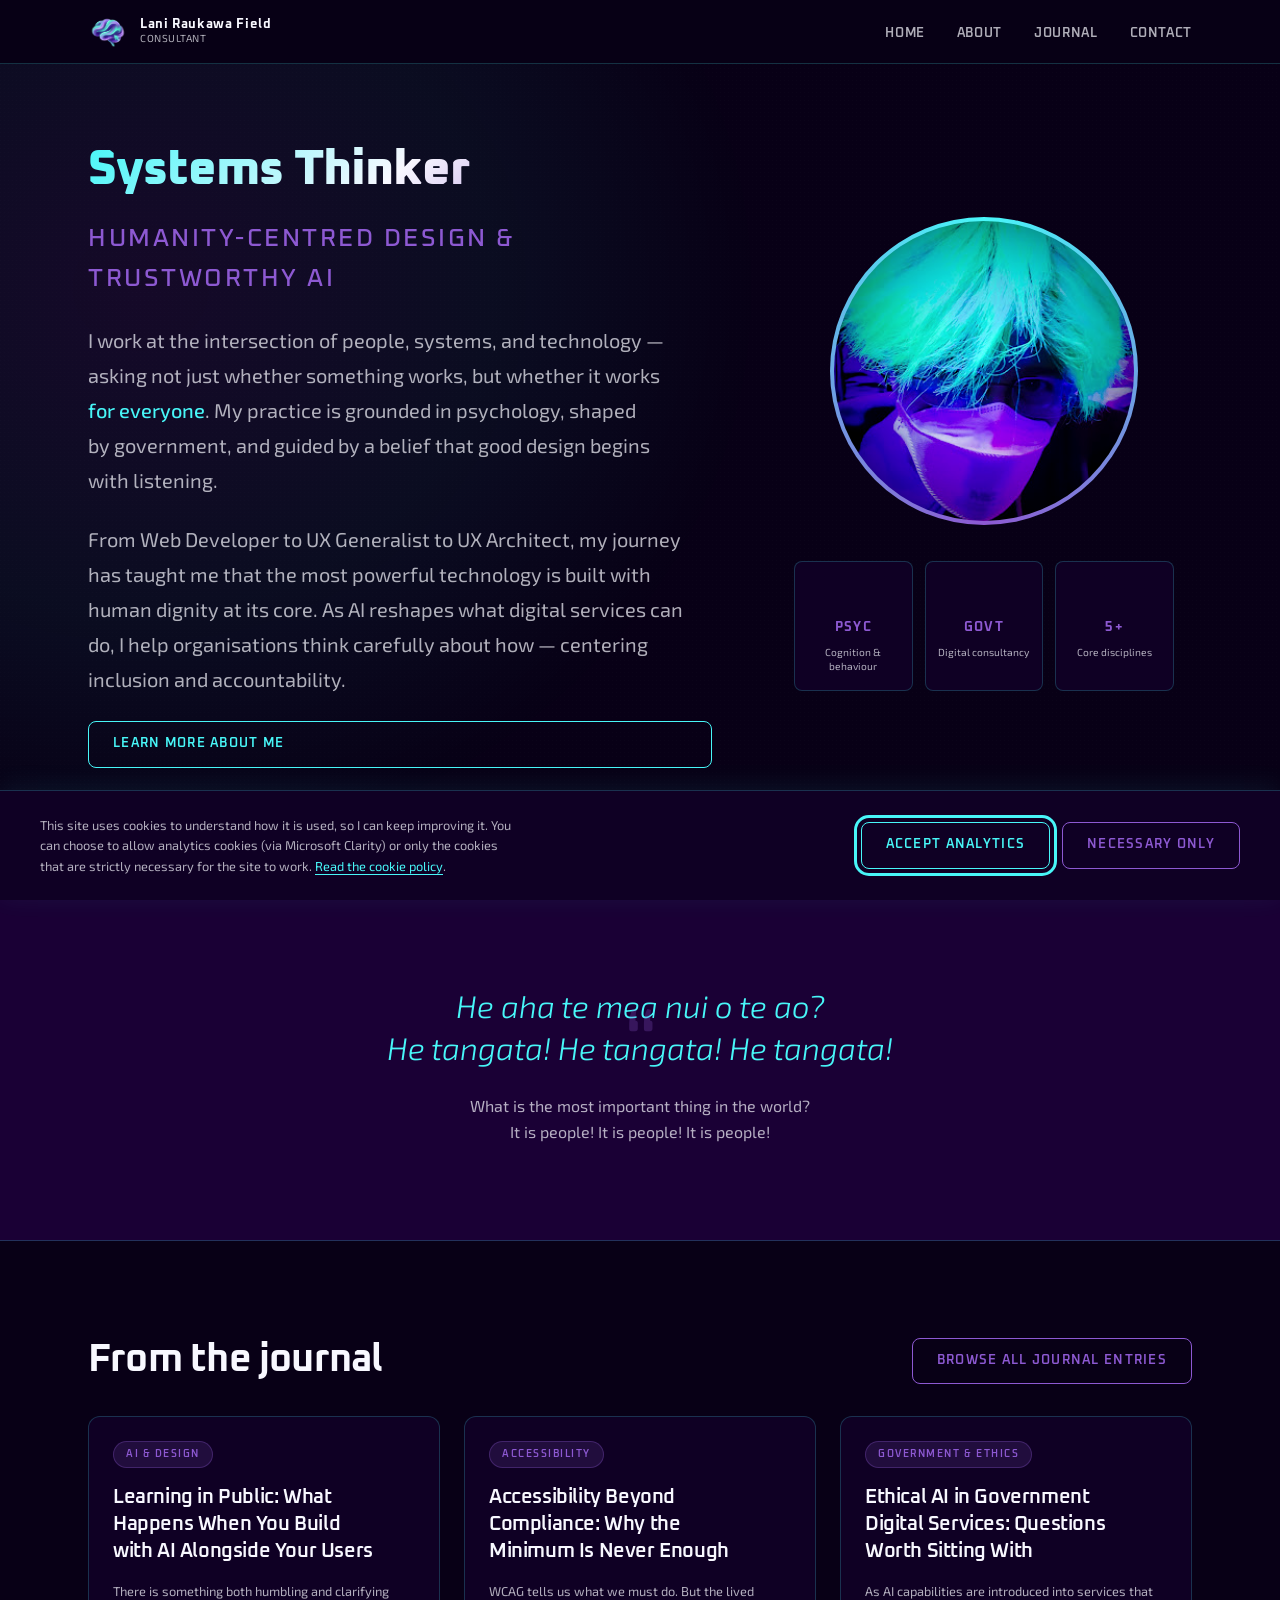
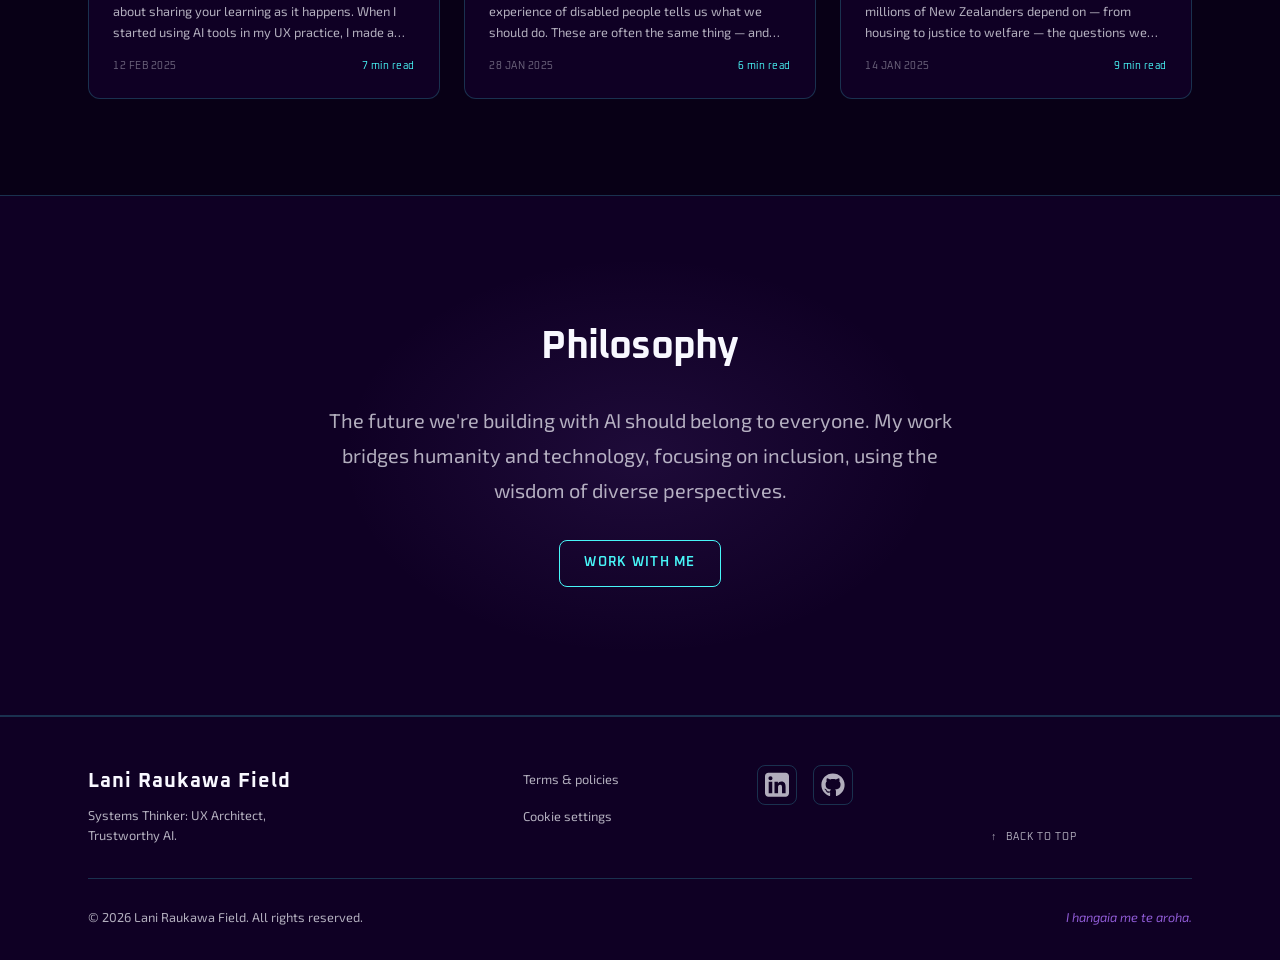
==== commit 22fd380d: "Fixed logo image" ====
--- a/index.html
+++ b/index.html
@@ -176,7 +176,7 @@
 
       <!-- Logo / site identity -->
       <a class="site-header__logo" href="/" aria-label="Lani Raukawa Field — home">
-        <img src="assets/images/logo.svg"
+        <img src="assets/images/logo-icon.png"
              alt=""
              width="40"
              height="40"
